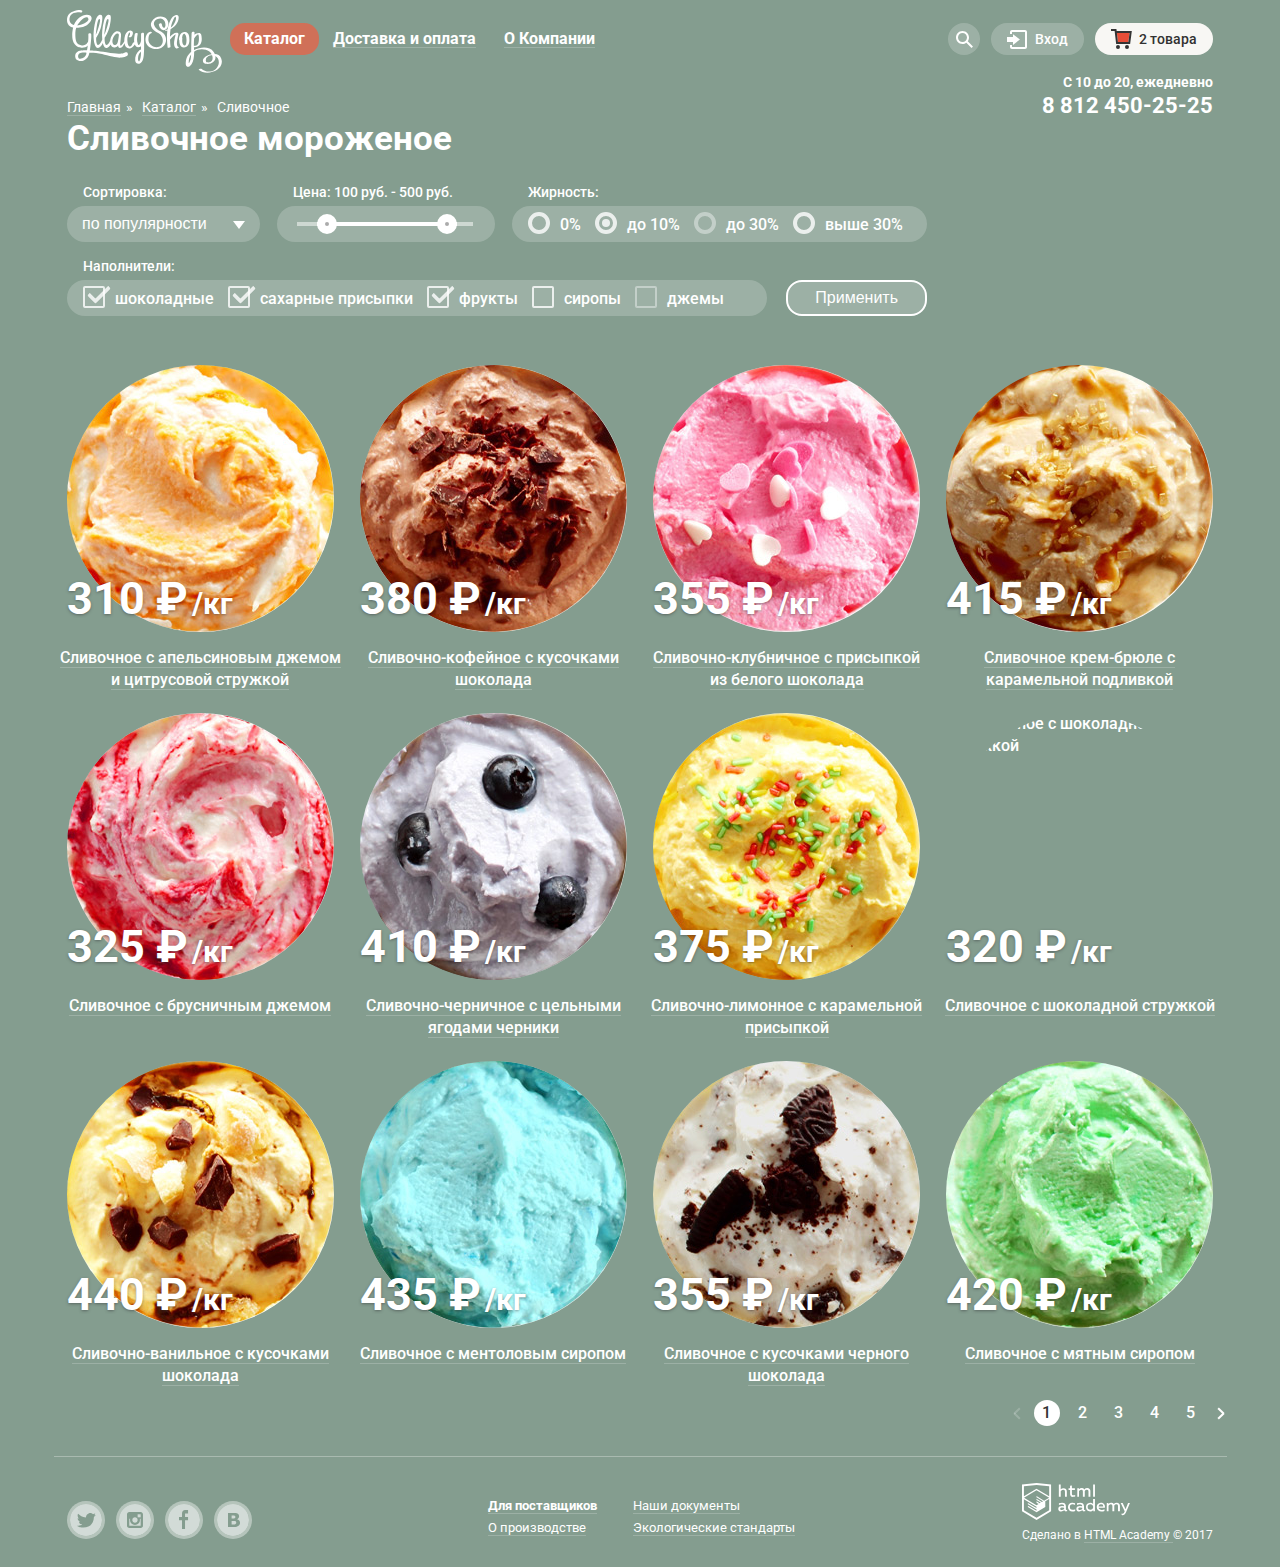
==== catalog.html @ 7d94f4c0 "Стилизовал чекбоксы" ====
<!DOCTYPE html>
<html lang="ru">

<head>
  <meta charset="UTF-8">
  <meta name="viewport" content="width=device-width, initial-scale=1.0">
  <meta http-equiv="X-UA-Compatible" content="ie=edge">
  <title>Каталог Глейси</title>
  <link href="https://fonts.googleapis.com/css?family=Roboto:400,500,700&amp;subset=cyrillic" rel="stylesheet">
  <link href="css/normalize.css" rel="stylesheet">
  <link href="css/style.css" rel="stylesheet">
</head>

<body class="general-body">

  <header class="general-header">
    <div class="container flex">
      <!-- Логитип -->
      <a class="general-header__link" href="index.html">
        <img class="general-header__logo" src="img/general-header__logo.svg" alt="Глейси" width="155" height="65" />
      </a>
      <!-- Главное меню -->
      <nav class="main-nav">
        <ul class="main-nav__menu flex">
          <li class="main-nav__item">
            <a class="main-nav__link main-nav__link--active" href="catmenu.html">Каталог</a>
            <ul class="main-nav__submenu">
              <li class="main-nav__subitem main-nav__promoitem">
                <a class="main-nav__sublink" href="#" tabindex="-1">Новинки</a>
              </li>
              <li class="main-nav__subitem">
                <a class="main-nav__sublink main-nav__sublink--active" tabindex="-1">Сливочное</a>
              </li>
              <li class="main-nav__subitem">
                <a class="main-nav__sublink" href="#" tabindex="-1">Щербеты</a>
              </li>
              <li class="main-nav__subitem">
                <a class="main-nav__sublink" href="#" tabindex="-1">Фруктовый лед</a>
              </li>
              <li class="main-nav__subitem">
                <a class="main-nav__sublink" href="#" tabindex="-1">Мелорин</a>
              </li>
            </ul>
          </li>
          <li class="main-nav__item">
            <a class="main-nav__link" href="#">Доставка и оплата</a>
          </li>
          <li class="main-nav__item">
            <a class="main-nav__link" href="#">О Компании</a>
          </li>
        </ul>
      </nav>
      <!-- Меню с пользовательскими функциями -->
      <!-- Иконки кнопок вставить псевдоэлементами -->
      <div class="user-interface flex">
        <div class="user-interface__wrapper">
          <!-- Кнопка поиска -->
          <a class="button button--interface button--search" href="search.html" name="search-button">Поиск</a>
          <!-- Форма поиска -->
          <form class="search-form" action="https://echo.htmlacademy.ru" method="post">
            <h3 class="visually-hidden">Форма поиска</h3>
            <label class="visually-hidden" for="search-input">Поиск:</label>
            <input class="search-form__input" type="text" name="search-input" id="search-input" placeholder="Что ищем?" tabindex="-1">
            <button class="button button--primary visually-hidden" type="submit" name="search-submit" tabindex="-1">Найти</button>
          </form>
        </div>
        <div class="user-interface__wrapper">
          <!-- Кнопка логина -->
          <a class="button button--interface button--login" href="login.html">Вход</a>
          <!-- Форма логина -->
          <form class="login-form" action="https://echo.htmlacademy.ru" method="post">
            <h3 class="visually-hidden">Форма входа</h3>
            <label class="visually-hidden" for="email-input">Электронная почта:</label>
            <input class="login-form__input" type="text" name="email-input" id="email-input" placeholder="Электронная почта" tabindex="-1">
            <label class="visually-hidden" for="password-input">Пароль:</label>
            <input class="login-form__input" type="password" name="password-input" id="password-input" placeholder="Пароль" tabindex="-1">
            <div class="flex">
              <button class="button button--primary" type="submit" name="login-button" tabindex="-1">Войти</button>
              <div class="flex flex--column">
                <span class="login-form__wrapper">
                  <a class="login-form__link" href="#" tabindex="-1">Забыли пароль?</a>
                </span>
                <span class="login-form__wrapper">
                  <a class="login-form__link" href="#" tabindex="-1">Новая регистрация</a>
                </span>
              </div>
            </div>
          </form>
        </div>
        <div class="user-interface__wrapper">
          <!-- Кнопка корзины -->
          <a class="button button--interface button--cart-active" href="cart.html">
            <span class="cart-counter">2 товара</span>
          </a>
          <!-- Корзина -->
          <form class="cart flex flex--column" action="https://echo.htmlacademy.ru" method="post">
            <h3 class="visually-hidden">Корзина</h3>
            <table class="cart__products">
              <caption class="cart__total">Итого: 750 руб.</caption>
              <tr class="cart__row visually-hidden">
                <th class="cart__col-header">Удалить товар</th>
                <th class="cart__col-header">Изображение товара</th>
                <th class="cart__col-header">Наименование товара</th>
                <th class="cart__col-header">Количество (вес)</th>
                <th class="cart__col-header">Цена</th>
                <th class="cart__col-header">Стоимость</th>
              </tr>
              <tr class="cart__row">
                <td class="cart__td cart__td--remove">
                  <button class="button button--remove" type="button" name="cart-button-remove" id="cart-button-remove-1" tabindex="-1">Удалить</button>
                </td>
                <td class="cart__td cart__td--img">
                  <img class="cart__image" src="img/cart__orange.jpg" alt="Апельсиновый джем" width="35" height="35" />
                </td>
                <td class="cart__td cart__name">Пломбир с апельсиновым джемом</td>
                <td class="cart__td cart__quantity">1,5 кг х</td>
                <td class="cart__td cart__price">200 руб</td>
                <td class="cart__td cart__subtotal">300 руб</td>
              </tr>
              <tr class="cart__row">
                <td class="cart__td cart__td--remove">
                  <button class="button button--remove" type="button" name="cart-button-remove" id="cart-button-remove-2" tabindex="-1">Удалить</button>
                </td>
                <td class="cart__td cart__td--img">
                  <img class="cart__image" src="img/cart__strawberry.jpg" alt="Клубника с белым шоколадом" width="35" height="35" />
                </td>
                <td class="cart__td cart__name">Клубничный пломбир с присыпкой из белого шоколада</td>
                <td class="cart__td cart__quantity">1,5 кг х</td>
                <td class="cart__td cart__price">300 руб</td>
                <td class="cart__td cart__subtotal">450 руб</td>
              </tr>
            </table>
            <button class="button button--primary" type="submit" name="cart-button" tabindex="-1">Оформить заказ</button>
          </form>
        </div>
      </div>
    </div>
    <div class="container flex flex--column flex--end">
      <p class="workhours">С 10 до 20, ежедневно</p>
      <p class="workphone">8 812 450-25-25</p>
    </div>
  </header>

  <main class="main">
    <div class="container flex flex--column relative">
      <!-- Хлебные крошки -->
      <nav class="breadcrumbs">
        <ul class="breadcrumbs__list">
          <li class="breadcrumbs__item">
            <a class="breadcrumbs__link" href="index.html">Главная</a>
          </li>
          <li class="breadcrumbs__item">
            <a class="breadcrumbs__link" href="#">Каталог</a>
          </li>
          <li class="breadcrumbs__item">
            Сливочное
          </li>
        </ul>
      </nav>


      <h1 class="main__title">Сливочное мороженое</h1>
    </div>

    <section class="filter">
      <!-- Фильтр -->
      <div class="container">
        <h2 class="visually-hidden">Фильтр товаров</h2>
        <form class="filter__form" action="https://echo.htmlacademy.ru" method="post">
          <div class="flex flex--wrap flex--between">
            <div class="flex flex--column relative">
              <!-- Выпадающий список -->
              <label class="filter__label" for="filter-sort">Сортировка:</label>
              <select class="filter__select" name="filter-sort" id="filter-sort">
                  <option class="filter__option">по популярности</option>
                  <option class="filter__option">сначала недорогие</option>
                  <option class="filter__option">сначала дорогие</option>
                  <option class="filter__option">по жирности</option>
                </select>
              <div class="filter__select-dropdown"></div>
            </div>
            <div class="flex flex--column">
              <!-- Ползунок -->
              <p class="filter__label">
                Цена: <span class="filter__range-start" id="filter-range-start">100</span> руб. -
                <span class="filter__range-end" id="filter-range-end">500</span> руб.
              </p>
              <div class="filter__range-control">
                <input class="filter__range visually-hidden" type="number" name="filter-range-start" id="filter-range-start" min="0" max="800" value="100" step="100" tabindex="-1">
                <label class="filter__label" for="filter-range-start" tabindex="0">Мин. цена</label>
                <input class="filter__range visually-hidden" type="number" name="filter-range-end" id="filter-range-end" min="0" max="800" value="500" step="100" tabindex="-1">
                <label class="filter__label" for="filter-range-end" tabindex="0">Макс. цена</label>
              </div>
            </div>
            <div class="flex flex--column">
              <!-- Радиокнопки -->
              <label class="filter__label" for="filter-fat2">Жирность:</label>
              <div class="filter__item filter__item--fat">
                <input class="filter__radio visually-hidden" type="radio" id="filter-fat1" name="filter-fat" value="0%">
                <label class="filter__label filter__label--big" for="filter-fat1">0%</label>
                <input class="filter__radio visually-hidden" type="radio" id="filter-fat2" name="filter-fat" value="до 10%" checked>
                <label class="filter__label filter__label--big" for="filter-fat2">до 10%</label>
                <input class="filter__radio visually-hidden" type="radio" id="filter-fat3" name="filter-fat" value="до 30%" disabled>
                <label class="filter__label filter__label--big" for="filter-fat3">до 30%</label>
                <input class="filter__radio visually-hidden" type="radio" id="filter-fat4" name="filter-fat" value="выше 30%">
                <label class="filter__label filter__label--big" for="filter-fat4">выше 30%</label>
              </div>
            </div>
            <!-- Чекбоксы -->
            <div class="flex flex--column">
              <label class="filter__label filter__label--checkbox" for="filter-filler3">Наполнители:</label>
              <div class="filter__item filter__item--filler">
                <input class="filter__checkbox visually-hidden" type="checkbox" id="filter-filler1" name="filter-filler" value="шоколадные" checked>
                <label class="filter__label filter__label--big" for="filter-filler1">шоколадные</label>
                <input class="filter__checkbox visually-hidden" type="checkbox" id="filter-filler2" name="filter-filler" value="сахарные присыпки" checked>
                <label class="filter__label filter__label--big" for="filter-filler2">сахарные присыпки</label>
                <input class="filter__checkbox visually-hidden" type="checkbox" id="filter-filler3" name="filter-filler" value="фрукты" checked>
                <label class="filter__label filter__label--big" for="filter-filler3">фрукты</label>
                <input class="filter__checkbox visually-hidden" type="checkbox" id="filter-filler4" name="filter-filler" value="сиропы">
                <label class="filter__label filter__label--big" for="filter-filler4">сиропы</label>
                <input class="filter__checkbox visually-hidden" type="checkbox" id="filter-filler5" name="filter-filler" value="джемы" disabled>
                <label class="filter__label filter__label--big" for="filter-filler5">джемы</label>
              </div>
            </div>
            <!-- Кнопка Применить -->
            <input class="button button--filter" type="submit" name="filter-button" value="Применить">
          </div>
        </form>
      </div>
    </section>

    <section class="products products--catalog">
      <!-- Список товаров -->
      <div class="container container--products">
        <h2 class="visually-hidden">Товары каталога</h2>
        <ul class="products__list flex flex--wrap">
          <li class="products__item flex flex--column flex--center">
            <a class="products__link flex flex--wrap" href="#">
              <img class="products__image flex-center" src="img/products__orange.jpg" alt="Сливочное с апельсиновым джемом и цитрусовой стружкой" width="267" height="267">
              <p class="products__wrapper">
                <span class="products__price">310 ₽</span>
                <span class="products__kg">/кг</span>
              </p>
              <p class="products__name">
                <span class="products__title">Сливочное с апельсиновым джемом и цитрусовой стружкой</span>
              </p>
            </a>
            <div class="products__quickview flex">
              <a class="button button--primary" href="#">Быстрый просмотр</a>
            </div>
          </li>
          <li class="products__item flex flex--column flex--center">
            <a class="products__link flex flex--wrap" href="#">
              <img class="products__image flex-center" src="img/products__coffee.jpg" alt="Сливочно-кофейное с кусочками шоколада" width="267" height="267">
              <p class="products__wrapper">
                <span class="products__price">380 ₽</span>
                <span class="products__kg">/кг</span>
              </p>
              <p class="products__name">
                <span class="products__title">Сливочно-кофейное с кусочками шоколада</span>
              </p>
            </a>
            <div class="products__quickview flex">
              <a class="button button--primary" href="#">Быстрый просмотр</a>
            </div>
          </li>
          <li class="products__item flex flex--column flex--center">
            <a class="products__link flex flex--wrap" href="#">
              <img class="products__image flex-center" src="img/products__strawberry.jpg" alt="Сливочно-клубничное с присыпкой из белого шоколада" width="267" height="267">
              <p class="products__wrapper">
                <span class="products__price">355 ₽</span>
                <span class="products__kg">/кг</span>
              </p>
              <p class="products__name">
                <span class="products__title">Сливочно-клубничное с присыпкой из белого шоколада</span>
              </p>
            </a>
            <div class="products__quickview flex">
              <a class="button button--primary" href="#">Быстрый просмотр</a>
            </div>
          </li>
          <li class="products__item flex flex--column flex--center">
            <a class="products__link flex flex--wrap" href="#">
              <img class="products__image flex-center" src="img/products__cream.jpg" alt="Сливочное крем-брюле с карамельной подливкой" width="267" height="267">
              <p class="products__wrapper">
                <span class="products__price">415 ₽</span>
                <span class="products__kg">/кг</span>
              </p>
              <p class="products__name">
                <span class="products__title">Сливочное крем-брюле с карамельной подливкой</span>
              </p>
            </a>
            <div class="products__quickview flex">
              <a class="button button--primary" href="#">Быстрый просмотр</a>
            </div>
          </li>
          <li class="products__item flex flex--column flex--center">
            <a class="products__link flex flex--wrap" href="#">
              <img class="products__image flex-center" src="img/products__lingonberry.jpg" alt="Сливочное с брусничным джемом" width="267" height="267">
              <p class="products__wrapper">
                <span class="products__price">325 ₽</span>
                <span class="products__kg">/кг</span>
              </p>
              <p class="products__name">
                <span class="products__title">Сливочное с брусничным джемом</span>
              </p>
            </a>
            <div class="products__quickview flex">
              <a class="button button--primary" href="#">Быстрый просмотр</a>
            </div>
          </li>
          <li class="products__item flex flex--column flex--center">
            <a class="products__link flex flex--wrap" href="#">
              <img class="products__image flex-center" src="img/products__blueberry.jpg" alt="Сливочно-черничное с цельными ягодами черники" width="267" height="267">
              <p class="products__wrapper">
                <span class="products__price">410 ₽</span>
                <span class="products__kg">/кг</span>
              </p>
              <p class="products__name">
                <span class="products__title">Сливочно-черничное с цельными ягодами черники</span>
              </p>
            </a>
            <div class="products__quickview flex">
              <a class="button button--primary" href="#">Быстрый просмотр</a>
            </div>
          </li>
          <li class="products__item flex flex--column flex--center">
            <a class="products__link flex flex--wrap" href="#">
              <img class="products__image flex-center" src="img/products__lemon.jpg" alt="Сливочно-лимонное с карамельной присыпкой" width="267" height="267">
              <p class="products__wrapper">
                <span class="products__price">375 ₽</span>
                <span class="products__kg">/кг</span>
              </p>
              <p class="products__name">
                <span class="products__title">Сливочно-лимонное с карамельной присыпкой</span>
              </p>
            </a>
            <div class="products__quickview flex">
              <a class="button button--primary" href="#">Быстрый просмотр</a>
            </div>
          </li>
          <li class="products__item flex flex--column flex--center">
            <a class="products__link flex flex--wrap" href="#">
              <img class="products__image flex-center" src="img/products__chocograced.jpg" alt="Сливочное с шоколадной стружкой" width="267" height="267">
              <p class="products__wrapper">
                <span class="products__price">320 ₽</span>
                <span class="products__kg">/кг</span>
              </p>
              <p class="products__name">
                <span class="products__title">Сливочное с шоколадной стружкой</span>
              </p>
            </a>
            <div class="products__quickview flex">
              <a class="button button--primary" href="#">Быстрый просмотр</a>
            </div>
          </li>
          <li class="products__item flex flex--column flex--center">
            <a class="products__link flex flex--wrap" href="#">
              <img class="products__image flex-center" src="img/products__vanilla.jpg" alt="Сливочно-ванильное с кусочками шоколада" width="267" height="267">
              <p class="products__wrapper">
                <span class="products__price">440 ₽</span>
                <span class="products__kg">/кг</span>
              </p>
              <p class="products__name">
                <span class="products__title">Сливочно-ванильное с кусочками шоколада</span>
              </p>
            </a>
            <div class="products__quickview flex">
              <a class="button button--primary" href="#">Быстрый просмотр</a>
            </div>
          </li>
          <li class="products__item flex flex--column flex--center">
            <a class="products__link flex flex--wrap" href="#">
              <img class="products__image flex-center" src="img/products__menthol.jpg" alt="Сливочноe с ментоловым сиропом" width="267" height="267">
              <p class="products__wrapper">
                <span class="products__price">435 ₽</span>
                <span class="products__kg">/кг</span>
              </p>
              <p class="products__name">
                <span class="products__title">Сливочноe с ментоловым сиропом</span>
              </p>
            </a>
            <div class="products__quickview flex">
              <a class="button button--primary" href="#">Быстрый просмотр</a>
            </div>
          </li>
          <li class="products__item flex flex--column flex--center">
            <a class="products__link flex flex--wrap" href="#">
              <img class="products__image flex-center" src="img/products__chocopieces.jpg" alt="Сливочное с кусочками черного шоколада" width="267" height="267">
              <p class="products__wrapper">
                <span class="products__price">355 ₽</span>
                <span class="products__kg">/кг</span>
              </p>
              <p class="products__name">
                <span class="products__title">Сливочное с кусочками черного шоколада</span>
              </p>
            </a>
            <div class="products__quickview flex">
              <a class="button button--primary" href="#">Быстрый просмотр</a>
            </div>
          </li>
          <li class="products__item flex flex--column flex--center">
            <a class="products__link  flex flex--wrap" href="#">
              <img class="products__image flex-center" src="img/products__mint.jpg" alt="Сливочное с мятным сиропом" width="267" height="267">
              <p class="products__wrapper">
                <span class="products__price">420 ₽</span>
                <span class="products__kg">/кг</span>
              </p>
              <p class="products__name">
                <span class="products__title">Сливочное с мятным сиропом</span>
              </p>
            </a>
            <div class="products__quickview flex">
              <a class="button button--primary" href="#">Быстрый просмотр</a>
            </div>
          </li>
        </ul>
        <div class="pagination">
          <ol class="pagination__list flex">
            <li class="pagination__item">
              <a class="pagination__link pagination__link--prev pagination__link--disabled" href="#">Назад</a>
            </li>
            <li class="pagination__item">
              <a class="pagination__link pagination__link--active">1</a>
            </li>
            <li class="pagination__item">
              <a class="pagination__link" href="#">2</a>
            </li>
            <li class="pagination__item">
              <a class="pagination__link" href="#">3</a>
            </li>
            <li class="pagination__item">
              <a class="pagination__link" href="#">4</a>
            </li>
            <li class="pagination__item">
              <a class="pagination__link" href="#">5</a>
            </li>
            <li class="pagination__item">
              <a class="pagination__link pagination__link--next" href="#">Вперед</a>
            </li>
          </ol>
        </div>
      </div>
    </section>
  </main>

  <footer class="general-footer">
    <!-- Подвал -->
    <div class="container flex flex--between">
      <ul class="social flex">
        <li class="social__item">
          <a class="social__link social__link--twitter" href="#">Twitter</a>
        </li>
        <li class="social__item">
          <a class="social__link social__link--instagram" href="#">Instagram</a>
        </li>
        <li class="social__item">
          <a class="social__link social__link--facebook" href="#">Facebook</a>
        </li>
        <li class="social__item">
          <a class="social__link social__link--vkontakte" href="#">Vkontakte</a>
        </li>
      </ul>
      <nav class="general-footer__nav">
        <ul class="links flex flex--wrap">
          <li class="links__item">
            <a class="links__link links__link links__link--like" href="#">Для поставщиков</a>
          </li>
          <li class="links__item">
            <a class="links__link" href="#">Наши документы</a>
          </li>
          <li class="links__item">
            <a class="links__link" href="#">О производстве</a>
          </li>
          <li class="links__item">
            <a class="links__link" href="#">Экологические стандарты</a>
          </li>
        </ul>
      </nav>
      <p class="copyright flex flex--column">
        <a class="copyright__link copyright__link--img" href="https://htmlacademy.ru/intensive/htmlcss">
          <img class="copyright__logo" src="img/copyright__logo.svg" alt="HTML Academy" width="108" height="39">
        </a>
        <span class="copyright__wrapper">
          Сделано в
          <a class="copyright__link" href="https://htmlacademy.ru/intensive/htmlcss">
            HTML Academy
          </a>
          © 2017
        </span>
      </p>
    </div>
  </footer>
  <script defer type="text/javascript" src="js/script.js"></script>
</body>

</html>
---- css/style.css ----
/* Общие стили============================================================================================================================
====================================================================================================================================
====================================================================================================================================
  */
html {
  box-sizing: border-box;
}

*,
*::before,
*::after {
  box-sizing: inherit;
}

img {
  max-width: 100%;
}

a {
  text-decoration: none;
}

.visually-hidden:not(:focus):not(:active),
.filter__radio.visually-hidden,
.filter__checkbox.visually-hidden,
.filter__range.visually-hidden {
  position: absolute;

  width: 1px;
  height: 1px;
  margin: -1px;
  padding: 0;
  overflow: hidden;

  white-space: nowrap;

  border: 0;

  clip: rect(0 0 0 0);
  clip-path: inset(100%);
}

/* Сетка  ============================================================================================================================
====================================================================================================================================
====================================================================================================================================
  */

.container {
  width: 95.5%;
  max-width: 1146px;
  margin-right: auto;
  margin-left: auto;
}

.container--slider {
  width: 100%;
}

.container--products {
  width: 97.75%;
  max-width: 1173px;
}

.relative {
  position: relative;
}

.flex {
  display: flex;
}

.flex--column {
  flex-direction: column;
}

.flex--end {
  align-items: flex-end;
}

.flex--center {
  align-items: center;
}

.flex--between {
  justify-content: space-between;
}

.flex--wrap {
  flex-wrap: wrap;
}

.flex-center {
  align-self: center;
}

.flex-end {
  align-self: flex-end;
}


/* Фоны и свойства body============================================================================================================================
====================================================================================================================================
====================================================================================================================================
  */

.general-body {
  width: auto;
  min-width: 900px;
  margin: 0;
  padding: 0;
  padding-top: 9px;

  font-weight: 400;
  font-size: 16px;
  line-height: 22px;
  font-family: "Roboto", "Arial", sans-serif;
  color: #ffffff;

  background-color: #849d8f;
}

.general-body--bg1 {
  background-color: #849d8f;
}

.general-body--bg2 {
  background-color: #8996a6;
}

.general-body--bg3 {
  background-color: #9d8b84;
}

.general-body__sliderbg {
  position: absolute;
  top: -9px;
  left: 0;
  z-index: -1;

  width: 100%;
  min-height: 900px;

  background-color: transparent;
  background-repeat: no-repeat;
  background-position: center top;
}

.general-body__sliderbg--1 {
  background-image: url("../img/general-slider__item--1.png");
}

.general-body__sliderbg--2 {
  background-image: url("../img/general-slider__item--2.png");
}

.general-body__sliderbg--3 {
  background-image: url("../img/general-slider__item--3.png");
}



/* Основные кнопки============================================================================================================================
====================================================================================================================================
====================================================================================================================================
  */

.button {
  display: inline-block;
  height: 46px;
  margin: 0;
  padding-top: 11px;
  padding-right: 24px;
  padding-bottom: 11px;
  padding-left: 24px;

  font-weight: 700;
  font-size: 18px;
  line-height: 24px;
  text-align: center;
  color: #ffffff;
  text-decoration: none;

  background-color: #dc4e33;
  background-image: linear-gradient( to top, #e74b36 0%, #f26843 100%);
  border-width: 0;
  border-radius: 24px;
  box-shadow: 0 2px 2px 0 #9e4334;
  cursor: pointer;

  transition-timing-function: ease-in-out;
  transition-duration: 0.3s;
  transition-property: all;
}

.button:hover,
.button:focus {
  color: #fefefe;

  background-color: #f07a63;
  background-image: linear-gradient( to top, #ec6f5e 0%, #f58669 100%);
  box-shadow: 0 2px 2px 0 #ac1000;
}

.button:active {
  color: #fceeec;

  background-color: #ac1000;
  background-image: linear-gradient( to top, #e1613e 0%, #d84732 100%);
  box-shadow: inset 0 2px 2px 0 #952718;
}

.button--primary {
  min-width: 24px;
  height: 44px;
  padding-top: 10px;
  padding-right: 24px;
  padding-bottom: 10px;
  padding-left: 24px;

  font-weight: 700;
  font-size: 18px;
  line-height: 24px;

  border-radius: 24px;
}

.button--big {
  min-width: 40px;
  height: 63px;
  padding-top: 9px;
  padding-right: 40px;
  padding-bottom: 10px;
  padding-left: 40px;

  font-weight: 700;
  font-size: 32px;
  line-height: 44px;
  text-shadow: 0 2px 5px rgba(160, 32, 11, 0.76);

  border-radius: 40px;
}

.button[disabled],
.button[disabled]:hover,
.button[disabled]:focus,
.button[disabled]:active {
  color: #999999;
  text-shadow: none;

  background-color: #e9dbd8;
  background-image: linear-gradient( to top, #ecc7bf 0%, #e9dbd8 100%);
  box-shadow: 0 2px 2px 0 #dfbcb5;
}

/* Поля ввода============================================================================================================================
====================================================================================================================================
====================================================================================================================================
  */

.subscribe-form__input,
.search-form__input,
.login-form__input,
.feedback-form__input,
.feedback-form__textarea {
  height: 44px;
  padding-left: 15px;

  font: inherit;
  font-size: 16px;
  line-height: 24px;
  color: #323232;

  background-color: #ffffff;
  border-width: 1px;
  border-style: solid;
  border-color: rgba(179, 179, 179, 0.52);
  border-radius: 5px;
}

.subscribe-form__input[placeholder],
.search-form__input[placeholder],
.login-form__input[placeholder],
.feedback-form__input[placeholder] {
  padding-left: 13px;
}

.subscribe-form__input:hover,
.search-form__input:hover,
.login-form__input:hover,
.feedback-form__input:hover,
.feedback-form__textarea:hover {
  border-color: rgba(154, 154, 154, 0.52);
}

.subscribe-form__input:focus,
.search-form__input:focus,
.login-form__input:focus,
.feedback-form__input:focus,
.feedback-form__textarea:focus {
  border-color: rgba(46, 136, 228, 0.52);
}

/* WARNING: Не работает MS! */
.subscribe-form__input::-ms-input-placeholder,
.subscribe-form__input::placeholder,
.search-form__input::placeholder,
.login-form__input::placeholder,
.feedback-form__input::placeholder,
.feedback-form__textarea::placeholder {
  color: #999999;
}

/* Подчеркивание и цвета ссылок============================================================================================================================
====================================================================================================================================
====================================================================================================================================
 */

.main-nav__link::before,
.blog__link,
.links__link,
.products__title,
.copyright__link,
.breadcrumbs__link,
.login-form__link {
  border-bottom: 1px solid rgba(255,255,255,0.2);

  transition: all 0.3s ease-in-out;
}

.login-form__link,
.blog__link {
  border-bottom-color: rgba(50, 50, 50, 0.2);
}

.blog__link {
  border-bottom-width: 2px;
}

.links__link:hover,
.links__link:focus,
.links__link:active,
.products__title:hover,
.products__title:focus,
.products__title:active,
.copyright__link:hover,
.copyright__link:focus,
.copyright__link:active,
.breadcrumbs__link:hover,
.breadcrumbs__link:focus,
.breadcrumbs__link:active {
  color: #ffbc9e;

  border-bottom-color: rgba(232,77,55,0.2);
}

.login-form__link:hover,
.login-form__link:focus,
.login-form__link:active,
.blog__link:hover,
.blog__link:focus,
.blog__link:active {
  color: #e84d37;

  border-bottom-color: rgba(232,77,55,0.2);
}

.main-nav__link:hover::before,
.main-nav__link:focus::before {
  border-bottom: none;
}

/* Шапка============================================================================================================================
====================================================================================================================================
====================================================================================================================================
  */

.general-header__link {
  display: inline-block;
  margin: 0;
  padding: 0;

  font-size: 0;
  line-height: 0;
}

.general-header__logo {
  width: 155px;
  height: 65px;
}

/*Главное меню============================================================================================================================
====================================================================================================================================
====================================================================================================================================
  */

.main-nav {
  margin: 0;
  margin-top: 14px;
  margin-left: 8px;
  padding: 0;

  font-weight: 700;
  font-size: 16px;
  line-height: 18px;
}

.main-nav__menu,
.main-nav__submenu,
.main-nav_item,
.main-nav__subitem {
  margin: 0;
  padding: 0;

  list-style: none;
}

.main-nav__menu {
  position: relative;

  line-height: 18px;
}

.main-nav__item,
.main-nav__link {
  color: #ffffff;
}

.main-nav__item {
  position: relative;

  padding-bottom: 10px;
}

.main-nav__link {
  position: relative;

  display: inline-block;
  width: auto;
  height: 32px;
  margin: 0;
  padding: 0;
  padding-top: 7px;
  padding-right: 14px;
  padding-bottom: 7px;
  padding-left: 14px;

  border-radius: 15px;

  transition: all 0.3s ease-in-out;
}

.main-nav__link::before {
  content: "";
  position: absolute;
  top: 24px;

  width: calc(100% - 28px);
}

.main-nav__link--active {
  background-color: #d07058;
}

.main-nav__link--active::before {
  border-bottom: none;
}

.main-nav__link:hover,
.main-nav__link:focus,
.main-nav__item:hover .main-nav__link {
  color: #333333;

  background-color: #f7f6f3;
}

.main-nav__link:active {
  background-color: #ededed;
  box-shadow: inset 0 2px 1px 0 #696969;
}

.main-nav__item:hover .main-nav__submenu,
.main-nav__link:hover + .main-nav__submenu
.main-nav__submenu:hover {
  left: 0;
}

/*Подменю============================================================================================================================
====================================================================================================================================
====================================================================================================================================
  */

.main-nav__submenu {
  position: absolute;
  top: 37px;
  left: -999em;
  z-index: 1;

  min-width: 145px;
  margin: 0;
  padding: 0;

  font-weight: 400;
  font-size: 14px;

  background-color: #f8f7f4;
  border-radius: 5px;
  box-shadow: 0 20px 20px 0 rgba(0, 0, 0, 0.4);
}

.main-nav__subitem,
.main-nav__sublink {
  margin: 0;
  padding: 0;

  color: #323232;
  text-decoration: none;
}

.main-nav__sublink {
  display: block;
  padding-top: 7px;
  padding-right: 21px;
  padding-bottom: 7px;
  padding-left: 21px;

  line-height: 16px;
}

.main-nav__subitem:first-child .main-nav__sublink {
  padding-top: 12px;

  border-top-left-radius: 5px;
  border-top-right-radius: 5px;
}

.main-nav__subitem:last-child .main-nav__sublink {
  padding-bottom: 14px;

  border-bottom-right-radius: 5px;
  border-bottom-left-radius: 5px;
}

.main-nav__promoitem {
  position: relative;
}

.main-nav__promoitem .main-nav__sublink {
  padding-bottom: 12px;

  font-weight: 700;
}

.main-nav__promoitem .main-nav__sublink::before {
  content: "";
  position: absolute;
  bottom: 0;
  left: 6px;

  width: calc(100% - 15px);
  height: 1px;

  background-color: rgba(50, 50, 50, 0.2);
}

.main-nav__sublink--active {
  color: #ffffff;

  background-color: #d07058;
}

.main-nav__sublink:hover,
.main-nav__sublink:focus {
  color: #323232;

  background-color: #fbded7;
}

.main-nav__sublink:active {
  color: #323232;

  background-color: #f6b5a5;
}

/*Пользовательское меню============================================================================================================================
====================================================================================================================================
====================================================================================================================================
  */

.user-interface {
  margin: 0;
  margin-top: 14px;
  margin-left: auto;
  padding: 0;
}

.user-interface__wrapper {
  position: relative;
}

.button--interface {
  min-width: 10px;
  height: 32px;
  margin: 0;
  margin-right: 11px;
  padding: 0;
  padding-top: 8px;
  padding-right: 16px;
  padding-bottom: 8px;
  padding-left: 44px;

  font-weight: 500;
  font-size: 14px;
  line-height: 16px;

  background-color: rgba(255,255,255,0.2);
  background-image: none;
  border-radius: 16px;
  box-shadow: none;
}

.user-interface__wrapper:last-child .button--interface {
  margin-right: 0;
}

.user-interface__wrapper:hover .button--interface,
.button--interface:hover,
.button--interface:focus,
.button--interface:active,
.button--cart-active {
  color: #323232;

  background-color: #f8f7f4;
  box-shadow: none;
}

.button--search,
.button--login,
.button--cart,
.button--cart-active {
  background-repeat: no-repeat;
}

.button--login,
.button--cart,
.button--cart-active {
  background-position: 16px center;
}

.button--search {
  padding-top: 18px;
  padding-left: 16px;

  font-size: 0;

  background-image: url("../img/button--search.svg");
  background-position: center center;
}

.user-interface__wrapper:hover .button--search,
.button--search:focus,
.button--search:active {
  background-image: url("../img/button--search--hover.svg");
}

.user-interface__wrapper:hover .search-form {
  right: 10px;
  left: auto;
}

.button--login {
  background-image: url("../img/button--login.svg");
}

.user-interface__wrapper:hover .button--login,
.button--login:focus,
.button--login:active {
  background-image: url("../img/button--login--hover.svg");
}

.user-interface__wrapper:hover .login-form {
  right: 10px;
  left: auto;
}

.button--cart,
.user-interface__wrapper:hover .button--cart,
.button--cart:focus,
.button--cart:active {
  color: inherit;

  background-color: rgba(255,255,255,0.2);
  background-image: url("../img/button--cart.svg");
  box-shadow: none;
}

.button--cart-active,
.user-interface__wrapper:hover .button--cart-active,
.button--cart-active:focus,
.button--cart-active:active {
  background-image: url("../img/button--cart--full.svg");
}

.user-interface__wrapper:hover .cart {
  right: 0;
  left: auto;
}

/* Режим работы============================================================================================================================
====================================================================================================================================
====================================================================================================================================
  */

.workhours,
.workphone {
  margin: 0;
  margin-left: auto;
  padding: 0;
}

.workhours {
  margin-bottom: 4px;

  font-weight: 700;
  font-size: 14px;
  line-height: 16px;
}

.workphone {
  font-weight: 700;
  font-size: 22px;
  line-height: 24px;
  text-decoration: none;
}

/* Хлебные крошки============================================================================================================================
====================================================================================================================================
====================================================================================================================================
  */

.breadcrumbs {
  position: absolute;
  top: -22px;

  display: inline;
  margin-right: auto;
}

.breadcrumbs__list,
.breadcrumbs__item {
  display: inline;
  margin: 0;
  padding: 0;

  list-style: none;
}

.breadcrumbs__item,
.breadcrumbs__link {
  position: relative;

  font-weight: 400;
  font-size: 14px;
  line-height: 16px;
  color: inherit;
}

.breadcrumbs__item {
  margin-right: 18px;
}

.breadcrumbs__link {
  margin: 0;
  padding: 0;
}

.breadcrumbs__link::after {
  content: "\00BB";
  position: absolute;
  top: 0;
  right: -12px;
}


/* Основной контент============================================================================================================================
====================================================================================================================================
====================================================================================================================================
  */

.main__title {
  margin: 0;
  margin-right: auto;
  margin-bottom: 25px;
  padding: 0;

  font-weight: 700;
  font-size: 35px;
  line-height: 41px;
  color: inherit;
}

/* Слайдер============================================================================================================================
====================================================================================================================================
====================================================================================================================================
  */

.hero {
  position: relative;

  margin-bottom: 40px;
}

.hero .container {
  position: relative;
}

.general-slider {
  width: 675px;
  margin-right: auto;
  margin-left: auto;
}

.general-slider__item {
  padding-top: 275px;
}

.hero__slogan {
  max-width: 100%;
  margin: 0;
  margin-bottom: 30px;
  padding: 0;

  font-weight: 700;
  font-size: 60px;
  line-height: 60px;
  text-align: center;
}

.slider-control {
  position: absolute;
  top: 443px;

  margin-right: auto;
}

.button--slider,
.button--slider-active {
  width: 21px;
  height: 21px;
  margin-right: 5px;
  padding: 0;

  font-size: 0;

  background-color: transparent;
  background-image: none;
  border: 2px solid #ffffff;
  border-radius: 21px;
  box-shadow: none;
}

.button--slider:hover,
.button--slider:focus,
.button--slider-active:hover,
.button--slider-active:focus {
  background-color: rgba(248, 247, 244, 0.4);
  background-image: none;
  box-shadow: none;
}

.button--slider-active,
.button--slider:active,
.button--slider-active:active {
  background-color: #ffffff;
  background-image: none;
  box-shadow: none;
}

/* Фильтр каталога============================================================================================================================
====================================================================================================================================
====================================================================================================================================
  */

.filter {
  margin: 0;
  margin-right: auto;
  margin-bottom: 40px;
  padding: 0;

  color: inherit;
}

.filter__form {
  max-width: 860px;
}

.filter__label {
  margin: 0;
  margin-bottom: 6px;
  padding: 0;

  font-weight: 500;
  font-size: 14px;
  line-height: 16px;
  color: inherit;
}

.filter__label:first-child {
  padding-left: 16px;
}

.filter__label--big {
  font-size: 16px;
  line-height: 18px;
}

.filter__label--checkbox {
  margin-top: 16px;
}

/* Выпадающий список */

.filter__select,
.filter__option {
  font-weight: 500;
  font-size: 16px;
  line-height: 18px;
  color: inherit;

  background-color: rgba(255, 255, 255, 0.2);
}

.filter__select {
  width: 193px;
  padding-left: 15px;

  border: none;
  cursor: pointer;

  -webkit-appearance: none;
     -moz-appearance: none;
          appearance: none;
}

.filter__select::-ms-expand {
  display: none;
}

.filter__select:focus {
  background-color: #ffffff;
}

.filter__select-dropdown {
  position: absolute;
  top: 37px;
  right: 15px;

  width: 0;
  height: 0;

  border-top: 8px solid #ffffff;
  border-right: 6px solid transparent;
  border-left: 6px solid transparent;
}

.filter__select:hover + .filter__select-dropdown,
.filter__select:focus + .filter__select-dropdown,
.filter__select:active + .filter__select-dropdown {
  border-top-color: #323232;
}

.filter__select:hover,
.filter__select:focus,
.filter__select:active,
.filter__option:hover,
.filter__option:focus,
.filter__option:active {
  color: #323232;
}

.filter__range-start,
.filter__range-end {
  color: inherit;
}

.filter__range-control,
.filter__item,
.filter__select {
  min-height: 36px;

  background-color: rgba(255, 255, 255, 0.2);
  border-radius: 20px;
}

.filter__item {
  padding-left: 16px;
}

.filter__item--fat {
  width: 415px;
}

.filter__item--filler {
  width: 700px;
}

/* Ползунок */

.filter__range-control {
  position: relative;

  width: 218px;
}

.filter__range-control::before,
.filter__range-control::after {
  content: "";
  position: absolute;
  top: 16px;
  left: 20px;
  z-index: 1;

  width: 176px;
  height: 4px;

  background-color: #ffffff;
  opacity: 0.5;
}

.filter__range-control::before {
  opacity: 0.5;
}

.filter__range-control .filter__label {
  position: absolute;

  font-size: 0;
}

.filter__range-control .filter__label::before {
  content: "";
  position: absolute;
  top: 8px;
  left: 20px;
  z-index: 2;

  display: block;
  width: 20px;
  height: 20px;

  background-color: #ababab;
  border: 8px solid #ffffff;
  border-radius: 50%;
  cursor: pointer;
}

.filter__range-control::before {
  /* Положение линейки для JS */
  /* Левая абцисса: 20 + смещение первого ползунка */
  /* Длина: смещение первого + смещение второго - начальная абцисса */
  left: calc(20px + 20px);

  width: calc(20px + 140px - 20px);

  opacity: 1;
}

.filter__range-control .filter__label[for="filter-range-start"]::before {
  /* Положение первого ползунка для JS */
  left: calc(20px + 20px);
}

.filter__range-control .filter__label[for="filter-range-end"]::before {
  /* Положение второго ползунка для JS */
  left: calc(20px + 140px);
}

.filter__range-control .filter__label:focus {
  outline: none;
}

.filter__range-control .filter__label:focus::before {
  outline: auto;
  outline-width: 2px;
  outline-style: solid;
  outline-color: Highlight;
}

/* Радиокнопки */

.filter__radio + .filter__label {
  position: relative;

  display: inline-block;
  margin-right: 10px;
  margin-bottom: 0;
  margin-left: 32px;
  padding-top: 10px;
  padding-bottom: 6px;

  cursor: pointer;
}

.filter__radio + .filter__label::before,
.filter__radio:checked + .filter__label::after {
  content: "";
  position: absolute;
  top: -2px;
  left: -32px;

  width: 22px;
  height: 22px;
  margin: 0;
  margin-top: 8px;
  margin-bottom: 8px;
  padding: 0;

  background-color: transparent;
  border: 4px solid #ffffff;
  border-radius: 11px;
  opacity: 0.8;
}

.filter__radio:checked + .filter__label::after {
  top: 5px;
  left: -25px;

  width: 8px;
  height: 8px;

  background-color: #ffffff;
  border: none;
  opacity: 0.8;
}

.filter__radio + .filter__label:hover::before,
.filter__radio + .filter__label:active::before,
.filter__radio + .filter__label:hover::after,
.filter__radio + .filter__label:active::after {
  opacity: 1;
}

.filter__radio:focus + .filter__label::before {
  outline: auto;
  outline-width: 2px;
  outline-style: solid;
  outline-color: Highlight;
  opacity: 1;
}

.filter__radio:focus + .filter__label::after {
  opacity: 1;
}

.filter__radio:disabled + .filter__label::before,
.filter__radio:disabled + .filter__label::after {
  opacity: 0.4;
}

/* Чекбоксы */

.filter__checkbox + .filter__label {
  position: relative;

  display: inline-block;
  margin-right: 10px;
  margin-bottom: 0;
  margin-left: 32px;
  padding-top: 10px;
  padding-bottom: 6px;

  cursor: pointer;
}

.filter__checkbox + .filter__label::before,
.filter__checkbox:checked + .filter__label::after {
  content: "";
  position: absolute;
  top: -2px;
  left: -32px;

  width: 22px;
  height: 22px;
  margin-top: 8px;
  margin-bottom: 8px;

  background-color: transparent;
  border: 2px solid #ffffff;
  border-radius: 2px;
  opacity: 0.8;
}

.filter__checkbox:checked + .filter__label::after {
  top: -2px;
  left: -27px;

  height: 12px;

  border-width: 4px;
  border-top: none;
  border-right: none;
  transform: rotate(-45deg);
}

.filter__checkbox + .filter__label:hover::before,
.filter__checkbox + .filter__label:active::before,
.filter__checkbox + .filter__label:hover::after,
.filter__checkbox + .filter__label:active::after {
  opacity: 1;
}

/* .filter__checkbox:checked {
  background-image: url(../img/filter__checkbox--checked.svg);
} */

.filter__checkbox:focus + .filter__label::before {
  outline: auto;
  outline-width: 2px;
  outline-style: solid;
  outline-color: Highlight;
  opacity: 1;
}

.filter__checkbox:focus + .filter__label::after {
  opacity: 1;
}

.filter__checkbox:disabled + .filter__label::before,
.filter__checkbox:disabled + .filter__label::after {
  opacity: 0.4;
}

/* Кнопка фильтра */

.button--filter {
  display: inline-block;
  height: 36px;
  margin-top: auto;
  padding-top: 7px;
  padding-right: 27px;
  padding-bottom: 7px;
  padding-left: 27px;

  font-weight: 500;
  font-size: 16px;
  line-height: 18px;
  color: #ffffff;

  background-color: rgba(255, 255, 255, 0.2);
  background-image: none;
  border-width: 2px;
  border-style: solid;
  border-color: #ffffff;
  border-radius: 16px;
  box-shadow: none;
}

.button--filter:hover,
.button--filter:focus {
  color: #323232;

  background-color: #ffffff;
  background-image: none;
  border-color: transparent;
  box-shadow: none;
}

.button--filter:active {
  padding-top: 9px;
  padding-right: 29px;
  padding-bottom: 9px;
  padding-left: 29px;

  color: #323232;

  background-color: #ededed;
  background-image: none;
  border-width: 0;
  box-shadow: inset 0 2px 2px 0 #696969;
}

/* Акции============================================================================================================================
====================================================================================================================================
====================================================================================================================================
  */
.promo {
  margin-bottom: 30px;
}
.promo__item {
  width: 100%;
  min-height: 230px;
  padding: 18px;

  font-weight: 700;

  background-repeat: no-repeat;
  border-radius: 12px;
}

.promo__item--raspberry {
  margin-right: 2.5%;

  background-color: #851127;
  background-image: url("../img/promo__item--raspberry.jpg");
}

.promo__item--chocolate {
  background-color: #3e2419;
  background-image: url("../img/promo__item--chocolate.jpg");
}

.promo__title,
.promo__content {
  margin: 0;
  padding: 0;
}

.promo__title {
  margin-bottom: 15px;

  font-size: 35px;
  line-height: 41px;
}

.promo__content {
  margin-bottom: auto;

  font-size: 18px;
  line-height: 22px;
}

.promo__item .button {
  margin-bottom: 5px;
}


/* Популярные товары============================================================================================================================
====================================================================================================================================
====================================================================================================================================
  */

.products {
  margin-bottom: 25px;
}

.products__list,
.products__item {
  margin: 0;
  padding: 0;

  list-style: none;
}

.products__item {
  position: relative;
  z-index: 1;

  width: 25%;
  padding-top: 9px;
  padding-right: 0.5%;
  padding-left: 0.5%;

  border-radius: 5px;
  border-bottom-right-radius: 0;
  border-bottom-left-radius: 0;

  transition: all 0.2s ease-in-out;
}

.products__quickview {
  position: absolute;
  bottom: -60px;
  left: 0;
  z-index: -1;

  width: 100%;
  height: 60px;

  border-bottom-right-radius: 5px;
  border-bottom-left-radius: 5px;

  transition: all 0.2s ease-in-out;
}

.products__quickview .button {
  margin: 0 auto;
}

.products__item:hover,
.products__item:hover .products__quickview,
.products__item:focus,
.products__item:focus .products__quickview,
.products__quickview:hover,
.products__quickview:focus {
  z-index: 2;

  background-color: rgba(255, 255, 255,0.2);
}

.products__item:hover,
.products__item:focus {
  box-shadow: 0 -10px 20px 0 rgba(0, 0, 0, 0.4);
}

.products__item:hover .products__quickview,
.products__item:focus .products__quickview,
.products__quickview:hover,
.products__quickview:focus {
  box-shadow: 0 10px 20px 0 rgba(0, 0, 0, 0.4);
}

.products__link,
.products__title {
  font-weight: 500;
  font-size: 16px;
  line-height: 22px;
  color: #ffffff;
}

.products__link {
  max-width: 100%;
  margin-bottom: 13px;
}

.products__name {
  width: 100%;
  margin: 0;

  text-align: center;
}


.products__icon {
  position: absolute;
  top: 10px;
  left: 15px;

  display: inline-block;
  width: 61px;
  height: 61px;

  font-size: 0;

  background-image: url("../img/products__icon.svg");
  background-repeat: no-repeat;
}

.products__image {
  max-width: 100%;
  height: auto;
  margin-right: auto;
  margin-bottom: 15px;
  margin-left: auto;

  border-radius: 50%;
}

.products__price,
.products__kg {
  font-weight: 700;
  line-height: 45px;
}

.products__wrapper {
  position: absolute;
  bottom: 78px;
  left: 4.5%;

  margin: 0;

  text-shadow: 0 1px 3px rgba(49, 50, 53, 0.5);
}

.products__price {
  font-size: 45px;
}

.products__kg {
  font-size: 30px;
}

.products__item .button {
  margin-bottom: 5%;
  padding-right: 17px;
  padding-left: 17px;

  opacity: 0;
}

.products__item:hover .button,
.products__item:focus .button,
.products__item .button:focus {
  opacity: 1;
}

/* Наши преимущества============================================================================================================================
====================================================================================================================================
====================================================================================================================================
  */

.advantages {
  margin-bottom: 40px;
  padding: 21px;
  padding-top: 24px;
  padding-bottom: 14px;

  font-weight: 400;
  font-size: 16px;
  line-height: 22px;
  color: #323232;

  background-color: #eee1c6;
  background-image: url("../img/advantages.jpg");
  background-repeat: repeat;
  border-radius: 12px;
}

.advantages__lead {
  margin: 0;
  padding: 0;

  font-weight: 500;
  font-size: 24px;
  line-height: 30px;
}

.advantages__list,
.advantages__item {
  margin: 0;
  padding: 0;

  list-style: none;
}

.advantages__list {
  padding-top: 10px;
}

.advantages__item {
  width: 48.75%;
  padding-bottom: 12px;
  padding-left: 57px;

  background-repeat: no-repeat;
  background-position: 0 0;
}

.advantages__item:nth-child(odd) {
  margin-right: 2.5%;
}


.advantages__item--ice-cream {
  background-image: url("../img/advantages__item--ice-cream.svg");
}

.advantages__item--cow {
  background-image: url("../img/advantages__item--cow.svg");
}

.advantages__item--leaf {
  background-image: url("../img/advantages__item--leaf.svg");
}

.advantages__item--thermo {
  background-image: url("../img/advantages__item--thermo.svg");
}

.advantages_content {
  margin: 0;
  margin-top: 10px;
  padding: 0;
}

/* Новости============================================================================================================================
====================================================================================================================================
====================================================================================================================================
  */

.news {
  width: 50%;
  min-height: 220px;
  margin-right: 2.5%;
  margin-bottom: 40px;
  padding: 20px;
  padding-top: 22px;

  color: #323232;

  background-color: #ffffff;
  background-image: url("../img/blog.jpg");
  background-repeat: no-repeat;
  background-position: -50px -220px;
  border-radius: 12px;
}

.blog {
  margin: 0;
  padding: 0;
}

.blog__title {
  margin: 0;
  margin-bottom: 4px;
  padding: 0;

  font-weight: 500;
  font-size: 16px;
  line-height: 22px;
}

.blog__wrapper {
  max-width: 285px;
}

.blog__link {
  display: inline;
  margin: 0;
  padding: 0;

  font-weight: 700;
  font-size: 24px;
  line-height: 30px;
  color: inherit;
  text-decoration: none;
}

/* Подписка============================================================================================================================
====================================================================================================================================
====================================================================================================================================
  */

.subscribe {
  width: 50%;
  min-height: 220px;
  margin-bottom: 40px;
  padding: 5px;

  font-weight: 400;
  font-size: 16px;
  line-height: 22px;
  color: #5a5a5a;

  background-color: #f8f7f4;
  background-image: linear-gradient(135deg, #fe9e90 12.50%, #f8f7f4 12.50%, #f8f7f4 25%, #92cdff 25%, #92cdff 37.50%, #f8f7f4 37.50%, #f8f7f4 50%, #fe9e90 50%, #fe9e90 62.50%, #f8f7f4 62.50%, #f8f7f4 75%, #92cdff 75%, #92cdff 87.50%, #f8f7f4 87.50%, #f8f7f4 100%);
  background-repeat: repeat;
  background-size: 38px 38px;
  border-radius: 12px;
}

.subscribe__content {
  margin: 0;
  margin-bottom: 35px;
  padding: 0;
}

.subscribe-form {
  min-height: 100%;
  margin: 0;
  padding: 28px;
  padding-right: 21px;
  padding-left: 21px;

  background-color: #f8f7f4;
  border-radius: 12px;
}

.subscribe-form__input {
  width: 100%;
  margin: 0;
  margin-right: 13px;
  padding: 0;
}

.subscribe-form .button--primary {
  flex-shrink: 0;
  padding-right: 17px;
  padding-left: 17px;
}

/* Пагинация============================================================================================================================
====================================================================================================================================
====================================================================================================================================
============================================================================================================================
====================================================================================================================================
====================================================================================================================================
  */

.pagination {
  padding-bottom: 30px;

  color: inherit;

  border-bottom: 1px solid rgba(255, 255, 255, 0.3);
}

.pagination__list {
  margin: 0;
  padding: 0;

  list-style: none;
}

.pagination__item {
  position: relative;

  margin-left: 10px;
}

.pagination__item:first-child {
  margin-left: auto;
}

.pagination__item:last-child {
  margin-right: 5px;
}

.pagination__link {
  display: inline-block;
  width: 26px;
  height: 26px;
  padding-top: 4px;
  padding-left: 8px;

  font-weight: 500;
  font-size: 16px;
  line-height: 18px;
  color: inherit;

  background-color: rgba(255, 255, 255, 0.0);
  border-radius: 13px;
}

.pagination__link:hover,
.pagination__link:focus {
  background-color: rgba(255, 255, 255, 0.2);
}

.pagination__link--active,
.pagination__link:active {
  color: #323232;

  background-color: rgba(255, 255, 255, 1);
}

.pagination__link--disabled,
.pagination__link--disabled::before,
.pagination__link--disabled::after {
  border-color: rgba(255, 255, 255, 0.2);
}

.pagination__link--prev,
.pagination__link--next,
.pagination__link--prev:hover,
.pagination__link--next:hover,
.pagination__link--prev:focus,
.pagination__link--next:focus,
.pagination__link--prev:active,
.pagination__link--next:active {
  width: 0;
  height: 0;

  font-size: 0;

  background-color: rgba(255, 255, 255, 0.0);
}

.pagination__link--next::before,
.pagination__link--next::after,
.pagination__link--prev::before,
.pagination__link--prev::after {
  content: "";
  position: absolute;
  top: 50%;

  display: block;
  width: 0;
  height: 8px;
}

.pagination__link--next::before,
.pagination__link--next::after {
  right: 0;

  border-right-width: 2px;
  border-right-style: solid;
}

.pagination__link--next::before {
  margin-top: -6px;

  transform: rotate(135deg);
}

.pagination__link--next::after {
  margin-top: -1px;

  transform: rotate(45deg);
}

.pagination__link--prev::before,
.pagination__link--prev::after {
  left: 0;

  border-left-width: 2px;
  border-left-style: solid;
}

.pagination__link--prev::before {
  margin-top: -6px;

  transform: rotate(45deg);
}

.pagination__link--prev::after {
  margin-top: -1px;

  transform: rotate(135deg);
}

/* Карта============================================================================================================================
====================================================================================================================================
====================================================================================================================================
  */

.map {
  height: 430px;

  background-color: #e7e3d1;
  background-image: url("../img/map.jpg");
  background-repeat: no-repeat;
  background-position: center top;
}

.map__google {
  width: 100%;
  height: 430px;

  border: none;
}

.map .container {
  position: relative;
}

.contact-card {
  position: absolute;
  top: -370px;
  right: 0;

  width: 302px;
  min-height: 305px;
  margin-left: auto;
  padding: 25px;

  font-weight: 400;
  color: #323232;

  background-color: #f9f9f9;
  border-radius: 15px;
}

.contact-card__title {
  margin: 0;
  margin-bottom: 4px;
  padding: 0;
  padding-top: 19px;

  font-weight: inherit;
  font-size: 14px;
  line-height: 20px;
}

.contact-card__title:first-child {
  margin-bottom: 0;
  padding-top: 4px;
}



.contact-card__info {
  margin: 0;
  padding: 0;
  padding-top: 2px;

  font-weight: 700;
  font-size: 18px;
  line-height: 24px;
  font-style: normal;
}

.contact-card__caption {
  margin: 0;
  margin-bottom: 22px;
  padding: 0;

  font-weight: inherit;
  font-size: 14px;
  line-height: 22px;
}

.contact-card .button--primary {
  width: 100%;
}



/* Соцкнопки подвала============================================================================================================================
====================================================================================================================================
====================================================================================================================================
  */
.general-footer {
  min-height: 85px;
  margin-top: 16px;
}

.social,
.social__item,
.links,
.links__item {
  margin: 0;
  padding: 0;

  list-style: none;
}

.social {
  margin-top: 17px;
}

.social__item {
  margin-right: 11px;
}

.social__link {
  display: inline-block;
  width: 38px;
  height: 38px;

  font-size: 0;

  background-repeat: no-repeat;
  background-position: center;
  border-width: 3px;
  border-style: solid;
  border-color: rgba(255, 255, 255, 0.5);
  border-radius: 19px;
  opacity: 0.8;
}

.social__link--twitter {
  background-image: url("../img/social__link--twitter.svg");
}

.social__link--instagram {
  background-image: url("../img/social__link--instagram.svg");
}

.social__link--facebook {
  background-image: url("../img/social__link--facebook.svg");
}

.social__link--vkontakte {
  background-image: url("../img/social__link--vkontakte.svg");
}

.social__link:hover,
.social__link:focus,
.social__link:active {
  border-color: rgba(255, 255, 255, 0.7);
}

.social__link:hover,
.social__link:focus {
  opacity: 1;
}

.social__link:active {
  opacity: 0.9;
}


/* Ссылки подвала============================================================================================================================
====================================================================================================================================
====================================================================================================================================
 */

.general-footer__nav {
  width: 310px;
  margin-top: 12px;
}

.links,
.links__item,
.links__link {
  color: inherit;
}

.links__item {
  width: 145px;
}

.links__item:nth-child(even) {
  width: 165px;
}

.links__link {
  position: relative;

  font-size: 13px;
  line-height: 18px;
}

.links__link--like {
  font-weight: 700;
}

.links__link--like::before {
  content: "";
  position: absolute;
  top: 3px;
  left: -20px;

  width: 15px;
  height: 13px;

  font-weight: 400;

  background-image: url("../img/links__link--like.svg");
}

/* Копирайт в подвале============================================================================================================================
====================================================================================================================================
====================================================================================================================================
  */

.copyright,
.copyright__link {
  margin: 0;
  padding: 0;

  font-size: 12px;
  line-height: 18px;
  color: #fefefe;
}

.copyright__link--img,
.copyright__link--img:hover,
.copyright__link--img:focus,
.copyright__link--img:active {
  border-bottom: none;
}

.copyright__logo {
  width: 108px;
  height: 39px;
}

/* Скрытые формы ============================================================================================================================
====================================================================================================================================
====================================================================================================================================
 */

.search-form,
.login-form,
.cart,
.feedback-form {
  color: #323232;

  background-color: #f8f7f4;
  border-radius: 6px;
  box-shadow: 0 20px 20px 0 rgba(0, 0, 0, 0.4);
}

.search-form,
.login-form,
.cart {
  position: absolute;
  top: 36px;
  left: -999em;
  z-index: 1;

  padding-top: 20px;
  padding-right: 15px;
  padding-bottom: 20px;
  padding-left: 15px;
}

/* Форма поиска ============================================================================================================================
====================================================================================================================================
====================================================================================================================================
  */

.search-form {
  width: 341px;
  min-height: 84px;
}

.search-form__input {
  width: 100%;
}

/* Форма логина ============================================================================================================================
====================================================================================================================================
====================================================================================================================================
   */

.login-form {
  width: 277px;
  min-height: 214px;
  padding-right: 19px;
  padding-left: 19px;
}

.login-form__input {
  width: 100%;
  margin-bottom: 20px;
}

.login-form__link {
  font-weight: 400;
  font-size: 13px;
  line-height: 24px;
  color: inherit;
}

.login-form .button {
  margin-right: 19px;
}

/* Форма корзины  ============================================================================================================================
====================================================================================================================================
====================================================================================================================================
   */

.cart {
  width: 539px;
  min-height: 242px;

  border-radius: 5px;
}

.cart__products {
  margin: 0;
  padding: 0;

  border-collapse: collapse;
  border-spacing: 0;

  border-bottom-width: 1px;
  border-bottom-style: solid;
  border-bottom-color: #cacac7;
}

.cart__row {
  height: 40px;
  margin: 0;
  padding: 0;
}

.cart__col-header {
  margin: 0;
  padding: 0;

  color: inherit;
}

.cart__td {
  margin: 0;
  padding: 0;
  padding-bottom: 20px;
}

.button--remove {
  position: relative;

  width: 11px;
  height: 11px;
  margin: 0;
  padding: 0;

  font-size: 0;

  background-color: transparent;
  background-image: none;
  box-shadow: none;
}

.button--remove:hover,
.button--remove:focus,
.button--remove:active {
  background-color: transparent;
  background-image: none;
  box-shadow: none;
  opacity: 0.5;
}

.button--remove::before,
.button--remove::after {
  content: "";
  position: absolute;

  width: 1px;
  height: 12px;

  background-color: #2c2829;
}

.button--remove::before {
  transform: rotate(45deg);
}

.button--remove::after {
  transform: rotate(-45deg);
}

.cart__td--remove {
  padding-left: 6px;
}

.cart__td--img {
  padding-left: 9px;
}

.cart__image {
  width: 35px;
  height: 35px;

  border-radius: 35px;
}

.cart__name {
  width: 220px;
  padding-left: 13px;

  vertical-align: bottom;
}

.cart__name,
.cart__quantity,
.cart__price,
.cart__subtotal {
  font-weight: 400;
  font-size: 13px;
  line-height: 16px;
  color: inherit;
}

.cart__quantity {
  padding-left: 32px;
}

.cart__price {
  padding-left: 4px;

  color: #999999;
}

.cart__subtotal {
  padding-left: 28px;
}

.cart__total {
  padding-top: 15px;
  padding-bottom: 15px;

  caption-side: bottom;
  font-weight: 700;
  font-size: 15px;
  line-height: 18px;
  text-align: right;
  color: inherit;
}

.cart .button {
  margin-top: auto;
  margin-left: auto;
}

.cart--empty {
  width: 250px;
  min-height: 50px;
}

.cart--empty .button {
  margin: auto;
}

/* Модальное окно и форма обратной связи  ============================================================================================================================
====================================================================================================================================
====================================================================================================================================
   */

.feedback {
  color: inherit;
}

.modal {
  position: relative;

  color: inherit;
}

.button--modal-close {
  position: absolute;
  top: 5px;
  left: 440px;

  width: 18px;
  height: 18px;
}

.button--modal-close::before,
.button--modal-close::after {
  width: 2px;
  height: 18px;

  background-color: #231f20;
}

.feedback-form {
  width: 478px;
  min-height: 443px;

  border-radius: 10px;
  box-shadow: none;
}

.feedback-form__title {
  font-weight: 500;
  font-size: 24px;
  line-height: 28px;
  color: inherit;
}

.feedback-form__input {
  width: 271px;
}

.feedback-form__textarea {
  width: 432px;
  height: 159px;

  resize: none;
}
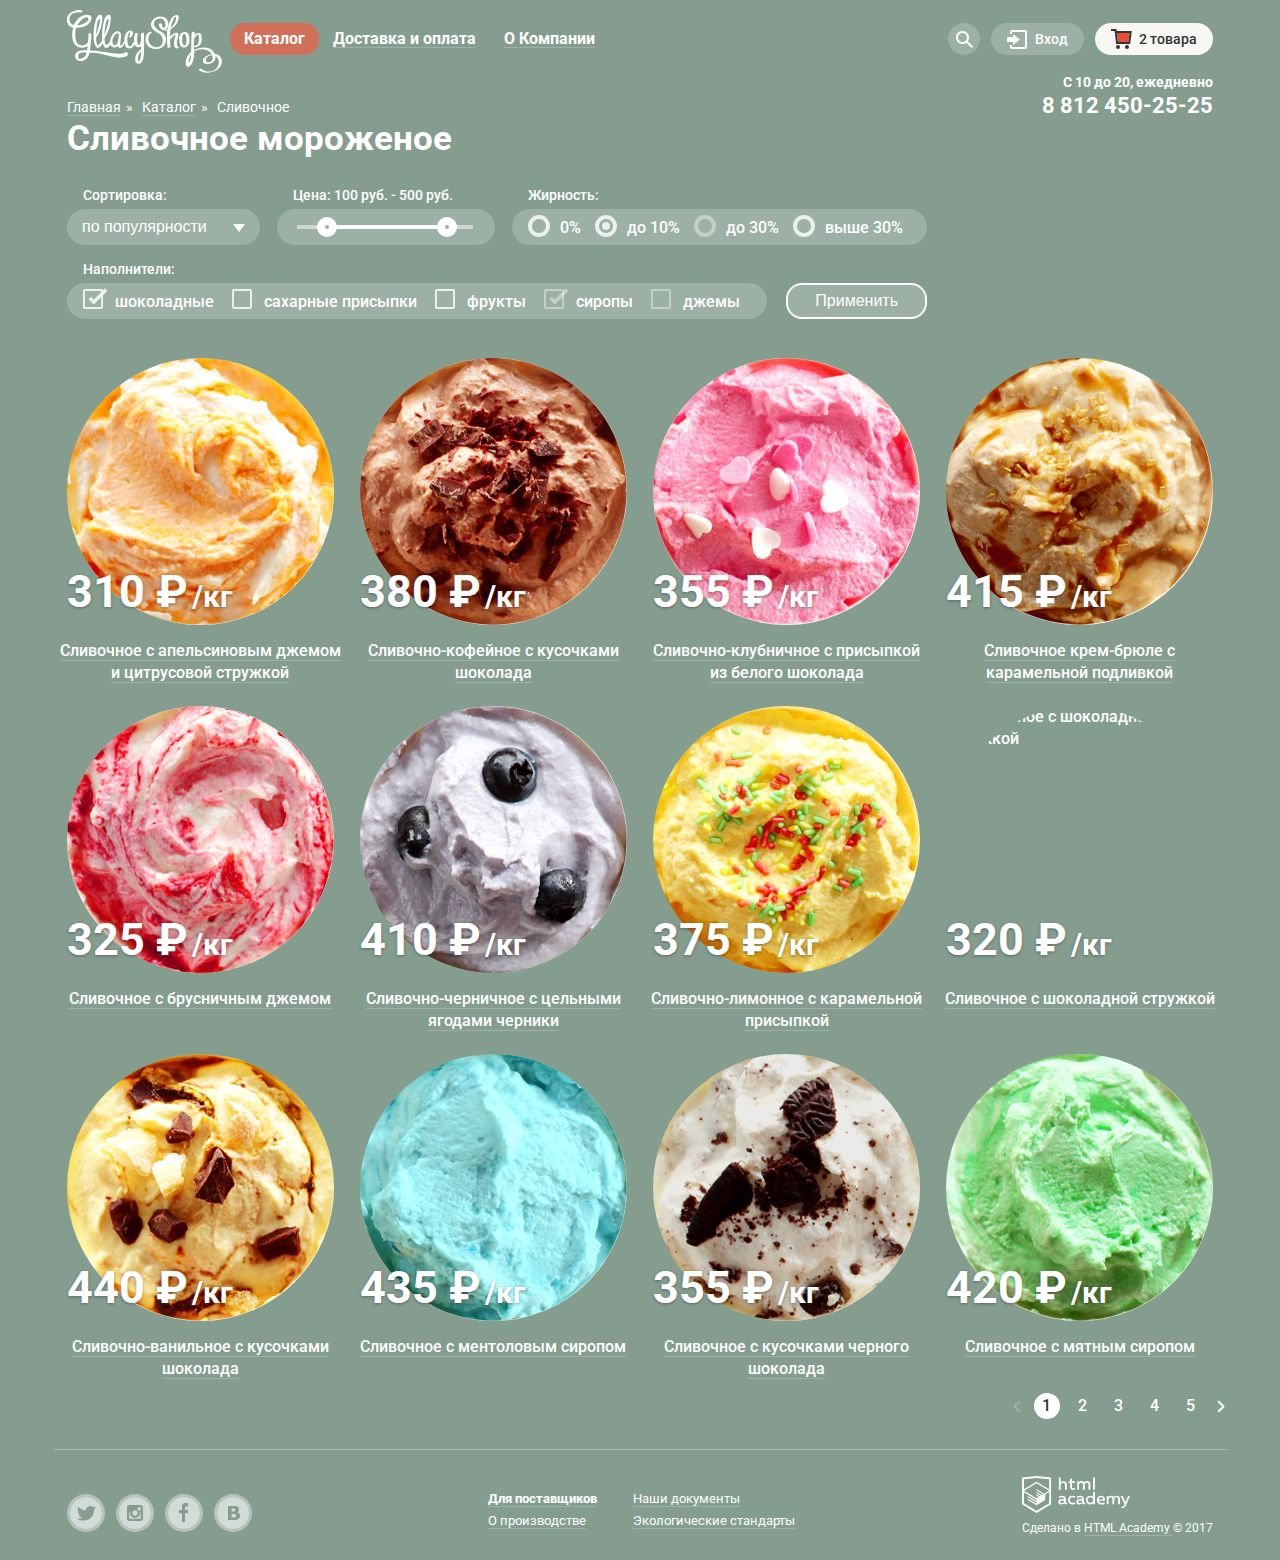
==== commit ec18fa30: "Поправил каталог по PP" ====
--- a/catalog.html
+++ b/catalog.html
@@ -212,11 +212,11 @@
               <div class="filter__item filter__item--filler">
                 <input class="filter__checkbox visually-hidden" type="checkbox" id="filter-filler1" name="filter-filler" value="шоколадные" checked>
                 <label class="filter__label filter__label--big" for="filter-filler1">шоколадные</label>
-                <input class="filter__checkbox visually-hidden" type="checkbox" id="filter-filler2" name="filter-filler" value="сахарные присыпки" checked>
+                <input class="filter__checkbox visually-hidden" type="checkbox" id="filter-filler2" name="filter-filler" value="сахарные присыпки">
                 <label class="filter__label filter__label--big" for="filter-filler2">сахарные присыпки</label>
-                <input class="filter__checkbox visually-hidden" type="checkbox" id="filter-filler3" name="filter-filler" value="фрукты" checked>
+                <input class="filter__checkbox visually-hidden" type="checkbox" id="filter-filler3" name="filter-filler" value="фрукты">
                 <label class="filter__label filter__label--big" for="filter-filler3">фрукты</label>
-                <input class="filter__checkbox visually-hidden" type="checkbox" id="filter-filler4" name="filter-filler" value="сиропы">
+                <input class="filter__checkbox visually-hidden" type="checkbox" id="filter-filler4" name="filter-filler" value="сиропы" checked disabled>
                 <label class="filter__label filter__label--big" for="filter-filler4">сиропы</label>
                 <input class="filter__checkbox visually-hidden" type="checkbox" id="filter-filler5" name="filter-filler" value="джемы" disabled>
                 <label class="filter__label filter__label--big" for="filter-filler5">джемы</label>
--- a/css/style.css
+++ b/css/style.css
@@ -789,7 +789,7 @@
 .main__title {
   margin: 0;
   margin-right: auto;
-  margin-bottom: 25px;
+  margin-bottom: 28px;
   padding: 0;
 
   font-weight: 700;
@@ -883,7 +883,7 @@
 .filter {
   margin: 0;
   margin-right: auto;
-  margin-bottom: 40px;
+  margin-bottom: 30px;
   padding: 0;
 
   color: inherit;
@@ -1162,7 +1162,7 @@
   position: relative;
 
   display: inline-block;
-  margin-right: 10px;
+  margin-right: 14px;
   margin-bottom: 0;
   margin-left: 32px;
   padding-top: 10px;
@@ -1178,8 +1178,8 @@
   top: -2px;
   left: -32px;
 
-  width: 22px;
-  height: 22px;
+  width: 20px;
+  height: 20px;
   margin-top: 8px;
   margin-bottom: 8px;
 
@@ -1190,10 +1190,10 @@
 }
 
 .filter__checkbox:checked + .filter__label::after {
-  top: -2px;
+  top: 0;
   left: -27px;
 
-  height: 12px;
+  height: 8px;
 
   border-width: 4px;
   border-top: none;
@@ -1207,10 +1207,6 @@
 .filter__checkbox + .filter__label:active::after {
   opacity: 1;
 }
-
-/* .filter__checkbox:checked {
-  background-image: url(../img/filter__checkbox--checked.svg);
-} */
 
 .filter__checkbox:focus + .filter__label::before {
   outline: auto;
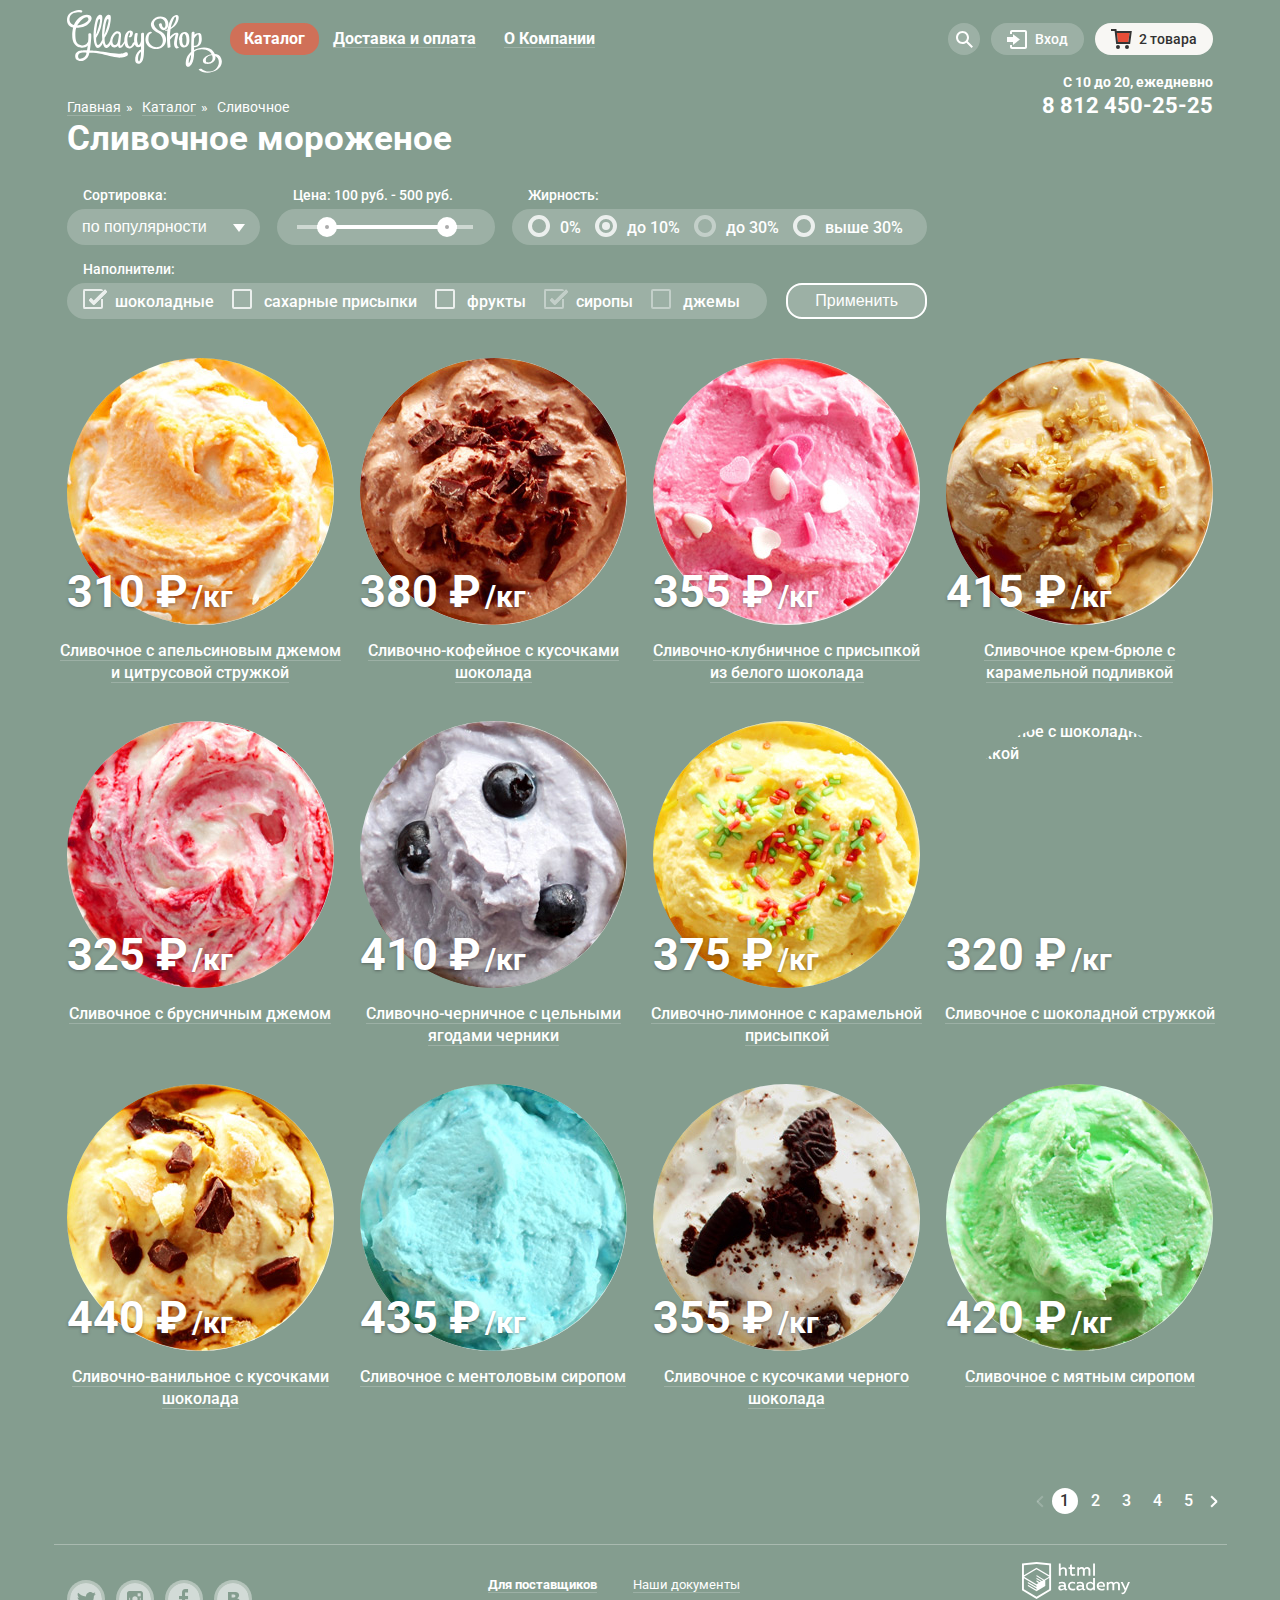
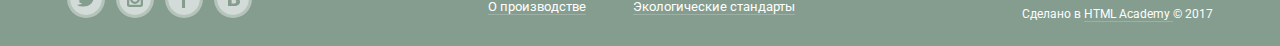
==== commit 99cd1f9e: "Стилизовал модальное окно" ====
--- a/catalog.html
+++ b/catalog.html
@@ -107,7 +107,7 @@
               </tr>
               <tr class="cart__row">
                 <td class="cart__td cart__td--remove">
-                  <button class="button button--remove" type="button" name="cart-button-remove" id="cart-button-remove-1" tabindex="-1">Удалить</button>
+                  <button class="button button--remove" type="button" name="cart-button-remove" id="cart-button-remove-1" tabindex="-1"><span class="visually-hidden">Удалить</span></button>
                 </td>
                 <td class="cart__td cart__td--img">
                   <img class="cart__image" src="img/cart__orange.jpg" alt="Апельсиновый джем" width="35" height="35" />
@@ -119,7 +119,7 @@
               </tr>
               <tr class="cart__row">
                 <td class="cart__td cart__td--remove">
-                  <button class="button button--remove" type="button" name="cart-button-remove" id="cart-button-remove-2" tabindex="-1">Удалить</button>
+                  <button class="button button--remove" type="button" name="cart-button-remove" id="cart-button-remove-2" tabindex="-1"><span class="visually-hidden">Удалить</span></button>
                 </td>
                 <td class="cart__td cart__td--img">
                   <img class="cart__image" src="img/cart__strawberry.jpg" alt="Клубника с белым шоколадом" width="35" height="35" />
--- a/css/style.css
+++ b/css/style.css
@@ -277,13 +277,6 @@
   border-radius: 5px;
 }
 
-.subscribe-form__input[placeholder],
-.search-form__input[placeholder],
-.login-form__input[placeholder],
-.feedback-form__input[placeholder] {
-  padding-left: 13px;
-}
-
 .subscribe-form__input:hover,
 .search-form__input:hover,
 .login-form__input:hover,
@@ -300,13 +293,37 @@
   border-color: rgba(46, 136, 228, 0.52);
 }
 
-/* WARNING: Не работает MS! */
-.subscribe-form__input::-ms-input-placeholder,
 .subscribe-form__input::placeholder,
 .search-form__input::placeholder,
 .login-form__input::placeholder,
 .feedback-form__input::placeholder,
 .feedback-form__textarea::placeholder {
+  /* padding-left: 15px; */
+  color: #999999;
+}
+
+.subscribe-form__input::-webkit-input-placeholder,
+.search-form__input::-webkit-input-placeholder,
+.login-form__input::-webkit-input-placeholder,
+.feedback-form__input::-webkit-input-placeholder,
+.feedback-form__textarea::-webkit-input-placeholder {
+  /* padding-left: 15px; */
+  color: #999999;
+}
+
+.subscribe-form__input:-ms-input-placeholder,
+.search-form__input:-ms-input-placeholder,
+.login-form__input:-ms-input-placeholder,
+.feedback-form__input:-ms-input-placeholder,
+.feedback-form__textarea:-ms-input-placeholder {
+  color: #999999;
+}
+
+.subscribe-form__input::-ms-input-placeholder,
+.search-form__input::-ms-input-placeholder,
+.login-form__input::-ms-input-placeholder,
+.feedback-form__input::-ms-input-placeholder,
+.feedback-form__textarea::-ms-input-placeholder {
   color: #999999;
 }
 
@@ -1189,8 +1206,16 @@
   opacity: 0.8;
 }
 
+.filter__checkbox:checked + .filter__label::before {
+  background-image: linear-gradient(#ffffff,#ffffff);
+  background-repeat: no-repeat;
+  background-position: right bottom;
+  background-size: 2px 8px;
+  border-right: none;
+}
+
 .filter__checkbox:checked + .filter__label::after {
-  top: 0;
+  top: 1px;
   left: -27px;
 
   height: 8px;
@@ -1334,16 +1359,16 @@
 ====================================================================================================================================
   */
 
-.products {
-  margin-bottom: 25px;
-}
-
 .products__list,
 .products__item {
   margin: 0;
   padding: 0;
 
   list-style: none;
+}
+
+.products--catalog .products__list {
+  margin-bottom: 50px;
 }
 
 .products__item {
@@ -1351,6 +1376,7 @@
   z-index: 1;
 
   width: 25%;
+  margin-bottom: 25px;
   padding-top: 9px;
   padding-right: 0.5%;
   padding-left: 0.5%;
@@ -1360,6 +1386,10 @@
   border-bottom-left-radius: 0;
 
   transition: all 0.2s ease-in-out;
+}
+
+.products--catalog .products__item {
+  margin-bottom: 15px;
 }
 
 .products__quickview {
@@ -1699,7 +1729,7 @@
 .pagination__item {
   position: relative;
 
-  margin-left: 10px;
+  margin-left: 5px;
 }
 
 .pagination__item:first-child {
@@ -1707,23 +1737,28 @@
 }
 
 .pagination__item:last-child {
-  margin-right: 5px;
+  margin-right: 12px;
 }
 
 .pagination__link {
   display: inline-block;
   width: 26px;
   height: 26px;
+  margin: 0;
+  padding: 0;
   padding-top: 4px;
-  padding-left: 8px;
+  padding-right: 4px;
+  padding-bottom: 4px;
+  padding-left: 4px;
 
   font-weight: 500;
   font-size: 16px;
   line-height: 18px;
+  text-align: center;
   color: inherit;
 
   background-color: rgba(255, 255, 255, 0.0);
-  border-radius: 13px;
+  border-radius: 50%;
 }
 
 .pagination__link:hover,
@@ -2174,7 +2209,7 @@
   margin: 0;
   padding: 0;
 
-  font-size: 0;
+  vertical-align: text-top;
 
   background-color: transparent;
   background-image: none;
@@ -2194,6 +2229,8 @@
 .button--remove::after {
   content: "";
   position: absolute;
+  top: 0;
+  left: 0;
 
   width: 1px;
   height: 12px;
@@ -2268,8 +2305,7 @@
 }
 
 .cart .button {
-  margin-top: auto;
-  margin-left: auto;
+  align-self: flex-end;
 }
 
 .cart--empty {
@@ -2291,37 +2327,59 @@
 }
 
 .modal {
-  position: relative;
+  position: fixed;
+  top: 0;
+  left: 0;
+  z-index: 5;
+
+  width: 100%;
+  height: 100%;
 
   color: inherit;
+
+  background-color: rgba(0, 0, 0, 0.3);
 }
 
 .button--modal-close {
   position: absolute;
-  top: 5px;
-  left: 440px;
+  top: calc(50% - 210px);
+  left: calc(50% + 205px);
+  z-index: 1;
 
   width: 18px;
   height: 18px;
+
+  /* background-color: #231f20; */
 }
 
 .button--modal-close::before,
 .button--modal-close::after {
+  top: 5px;
+  left: 5px;
+
   width: 2px;
   height: 18px;
-
-  background-color: #231f20;
 }
 
 .feedback-form {
+  position: absolute;
+  top: calc(50% - 220px);
+  left: calc(50% - 240px);
+
   width: 478px;
   min-height: 443px;
+  padding-top: 15px;
+  padding-right: 24px;
+  padding-bottom: 23px;
+  padding-left: 24px;
 
   border-radius: 10px;
   box-shadow: none;
 }
 
 .feedback-form__title {
+  margin-bottom: 20px;
+
   font-weight: 500;
   font-size: 24px;
   line-height: 28px;
@@ -2330,11 +2388,19 @@
 
 .feedback-form__input {
   width: 271px;
+  margin-bottom: 20px;
 }
 
 .feedback-form__textarea {
-  width: 432px;
-  height: 159px;
+  width: 100%;
+  min-height: 159px;
+  margin-bottom: 20px;
+  padding-top: 10px;
+  padding-bottom: 10px;
 
   resize: none;
 }
+
+.feedback-form .button {
+  align-self: flex-end;
+}
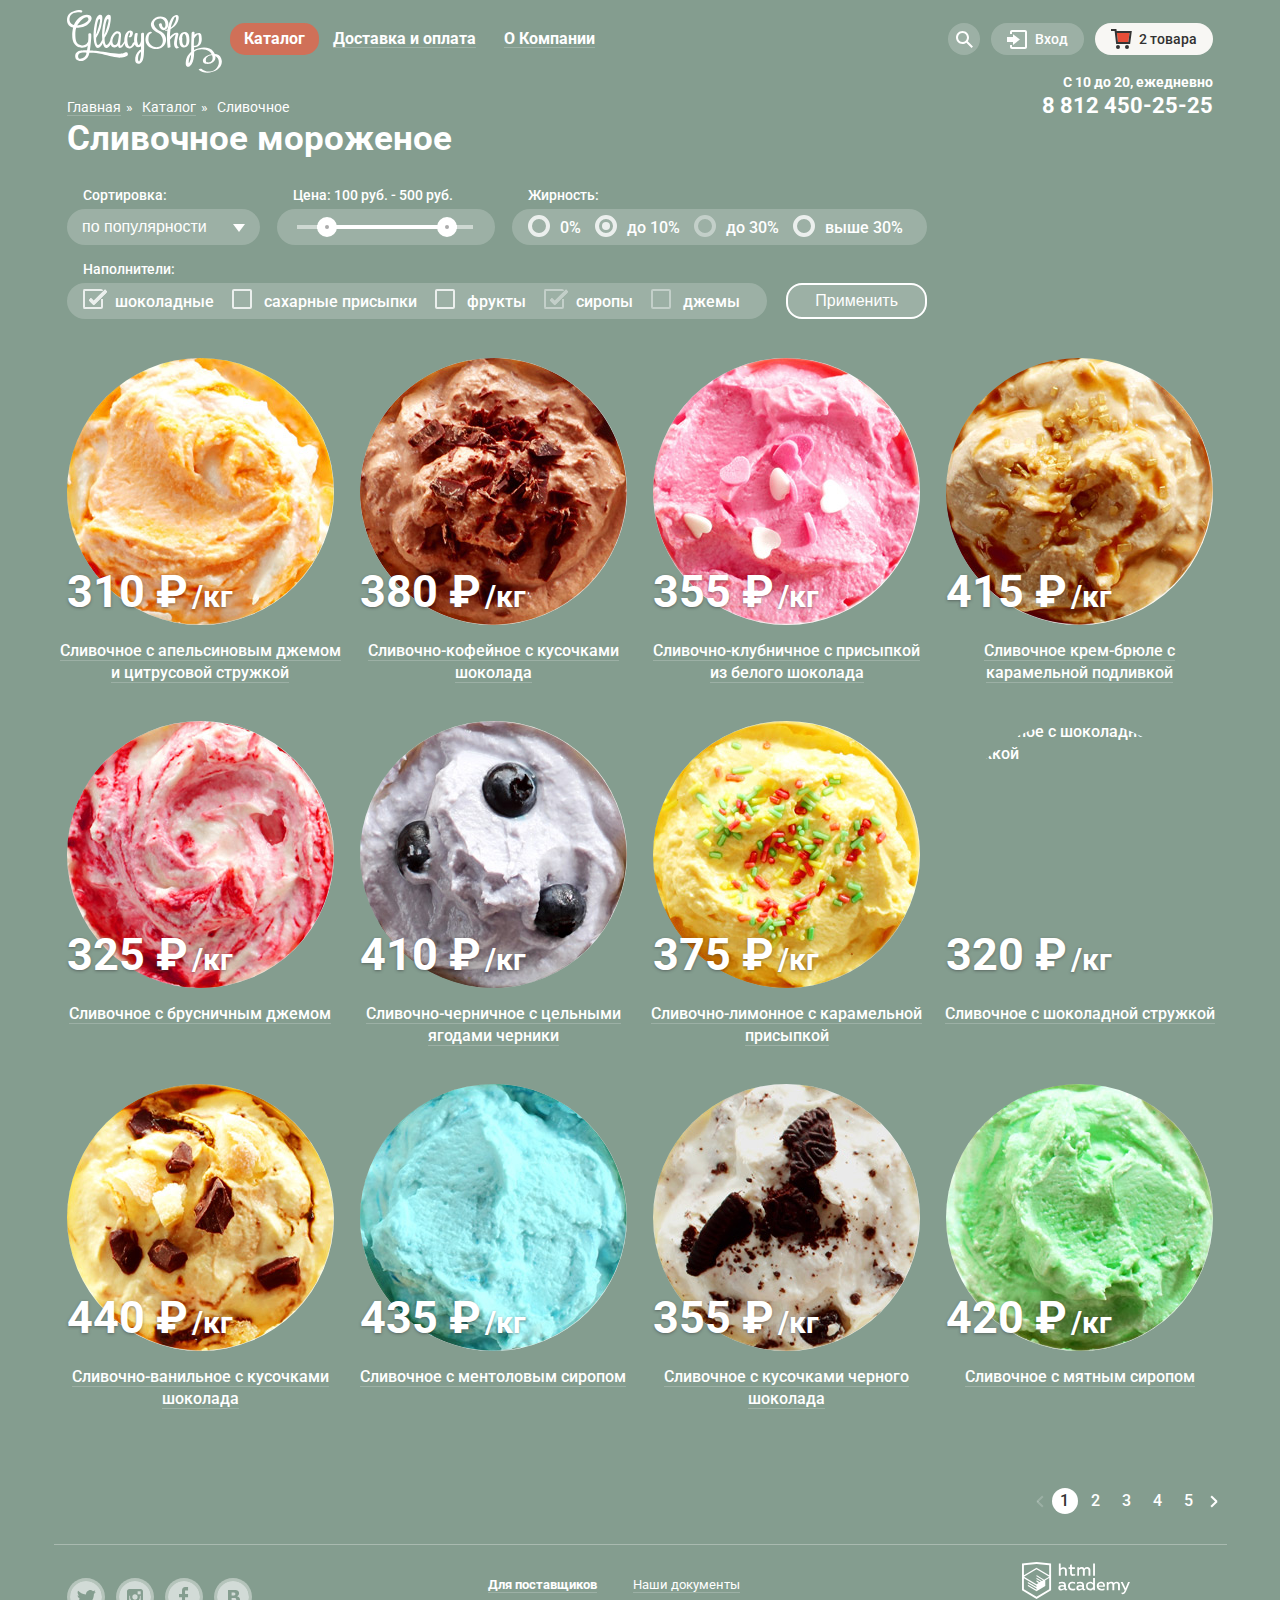
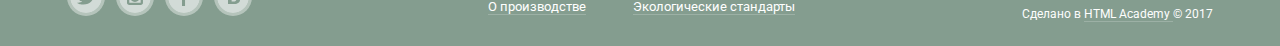
==== commit cefc6ed6: "Поправил переполнение контентом меню" ====
--- a/catalog.html
+++ b/catalog.html
@@ -21,7 +21,7 @@
       </a>
       <!-- Главное меню -->
       <nav class="main-nav">
-        <ul class="main-nav__menu flex">
+        <ul class="main-nav__menu flex flex--wrap">
           <li class="main-nav__item">
             <a class="main-nav__link main-nav__link--active" href="catmenu.html">Каталог</a>
             <ul class="main-nav__submenu">
@@ -52,10 +52,10 @@
       </nav>
       <!-- Меню с пользовательскими функциями -->
       <!-- Иконки кнопок вставить псевдоэлементами -->
-      <div class="user-interface flex">
+      <div class="user-interface flex flex--wrap">
         <div class="user-interface__wrapper">
           <!-- Кнопка поиска -->
-          <a class="button button--interface button--search" href="search.html" name="search-button">Поиск</a>
+          <a class="button button--interface button--search" href="search.html" name="search-button"><span class="visually-hidden">Поиск</span></a>
           <!-- Форма поиска -->
           <form class="search-form" action="https://echo.htmlacademy.ru" method="post">
             <h3 class="visually-hidden">Форма поиска</h3>
@@ -187,9 +187,9 @@
               </p>
               <div class="filter__range-control">
                 <input class="filter__range visually-hidden" type="number" name="filter-range-start" id="filter-range-start" min="0" max="800" value="100" step="100" tabindex="-1">
-                <label class="filter__label" for="filter-range-start" tabindex="0">Мин. цена</label>
+                <label class="filter__label" for="filter-range-start" tabindex="0"><span class="visually-hidden">Мин. цена</span></label>
                 <input class="filter__range visually-hidden" type="number" name="filter-range-end" id="filter-range-end" min="0" max="800" value="500" step="100" tabindex="-1">
-                <label class="filter__label" for="filter-range-end" tabindex="0">Макс. цена</label>
+                <label class="filter__label" for="filter-range-end" tabindex="0"><span class="visually-hidden">Макс. цена</span></label>
               </div>
             </div>
             <div class="flex flex--column">
@@ -418,7 +418,7 @@
         <div class="pagination">
           <ol class="pagination__list flex">
             <li class="pagination__item">
-              <a class="pagination__link pagination__link--prev pagination__link--disabled" href="#">Назад</a>
+              <a class="pagination__link pagination__link--prev pagination__link--disabled" href="#"><span class="visually-hidden">Назад</span></a>
             </li>
             <li class="pagination__item">
               <a class="pagination__link pagination__link--active">1</a>
@@ -436,7 +436,7 @@
               <a class="pagination__link" href="#">5</a>
             </li>
             <li class="pagination__item">
-              <a class="pagination__link pagination__link--next" href="#">Вперед</a>
+              <a class="pagination__link pagination__link--next" href="#"><span class="visually-hidden">Вперед</span></a>
             </li>
           </ol>
         </div>
@@ -449,16 +449,16 @@
     <div class="container flex flex--between">
       <ul class="social flex">
         <li class="social__item">
-          <a class="social__link social__link--twitter" href="#">Twitter</a>
+          <a class="social__link social__link--twitter" href="#" title="Twitter"></a>
         </li>
         <li class="social__item">
-          <a class="social__link social__link--instagram" href="#">Instagram</a>
+          <a class="social__link social__link--instagram" href="#" title="Instagram"></a>
         </li>
         <li class="social__item">
-          <a class="social__link social__link--facebook" href="#">Facebook</a>
+          <a class="social__link social__link--facebook" href="#" title="Facebook"></a>
         </li>
         <li class="social__item">
-          <a class="social__link social__link--vkontakte" href="#">Vkontakte</a>
+          <a class="social__link social__link--vkontakte" href="#" title="Vkontakte"></a>
         </li>
       </ul>
       <nav class="general-footer__nav">
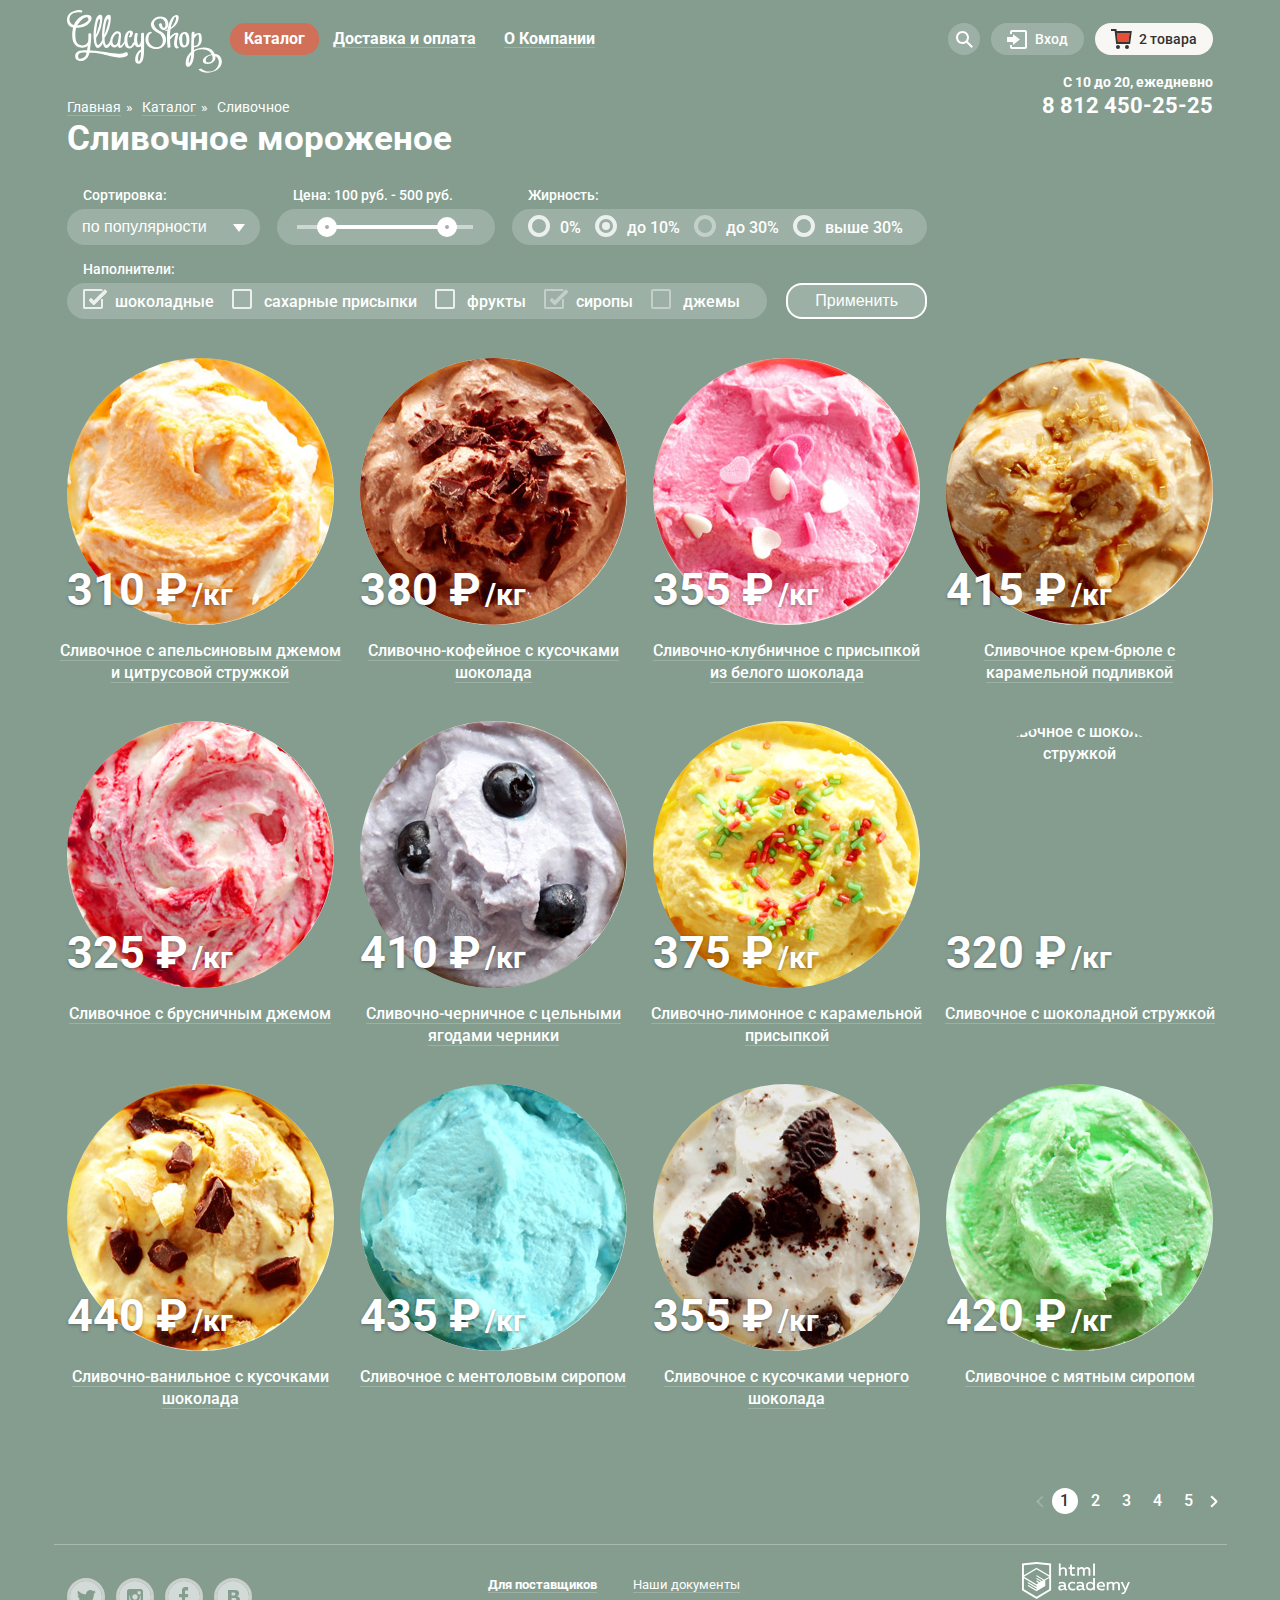
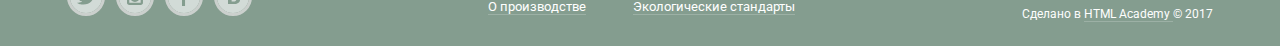
==== commit 6ba63b81: "Поправил сетку товаров от переполнения" ====
--- a/catalog.html
+++ b/catalog.html
@@ -51,11 +51,12 @@
         </ul>
       </nav>
       <!-- Меню с пользовательскими функциями -->
-      <!-- Иконки кнопок вставить псевдоэлементами -->
       <div class="user-interface flex flex--wrap">
         <div class="user-interface__wrapper">
           <!-- Кнопка поиска -->
-          <a class="button button--interface button--search" href="search.html" name="search-button"><span class="visually-hidden">Поиск</span></a>
+          <a class="button button--interface button--search" href="search.html" name="search-button">
+            <span class="visually-hidden">Поиск</span>
+          </a>
           <!-- Форма поиска -->
           <form class="search-form" action="https://echo.htmlacademy.ru" method="post">
             <h3 class="visually-hidden">Форма поиска</h3>
@@ -182,7 +183,8 @@
             <div class="flex flex--column">
               <!-- Ползунок -->
               <p class="filter__label">
-                Цена: <span class="filter__range-start" id="filter-range-start">100</span> руб. -
+                Цена:
+                <span class="filter__range-start" id="filter-range-start">100</span> руб. -
                 <span class="filter__range-end" id="filter-range-end">500</span> руб.
               </p>
               <div class="filter__range-control">
@@ -234,191 +236,206 @@
       <div class="container container--products">
         <h2 class="visually-hidden">Товары каталога</h2>
         <ul class="products__list flex flex--wrap">
-          <li class="products__item flex flex--column flex--center">
-            <a class="products__link flex flex--wrap" href="#">
+
+          <li class="products__item flex flex--column flex--center">
+            <a class="products__link flex flex--wrap relative" href="#">
               <img class="products__image flex-center" src="img/products__orange.jpg" alt="Сливочное с апельсиновым джемом и цитрусовой стружкой" width="267" height="267">
               <p class="products__wrapper">
                 <span class="products__price">310 ₽</span>
                 <span class="products__kg">/кг</span>
               </p>
-              <p class="products__name">
-                <span class="products__title">Сливочное с апельсиновым джемом и цитрусовой стружкой</span>
-              </p>
-            </a>
-            <div class="products__quickview flex">
-              <a class="button button--primary" href="#">Быстрый просмотр</a>
-            </div>
-          </li>
-          <li class="products__item flex flex--column flex--center">
-            <a class="products__link flex flex--wrap" href="#">
+            </a>
+            <a class="products__link products__link--text" href="#">
+              <span class="products__title">Сливочное с апельсиновым джемом и цитрусовой стружкой</span>
+            </a>
+            <div class="products__quickview flex">
+              <a class="button button--primary" href="#">Быстрый просмотр</a>
+            </div>
+          </li>
+
+          <li class="products__item flex flex--column flex--center">
+            <a class="products__link flex flex--wrap relative" href="#">
               <img class="products__image flex-center" src="img/products__coffee.jpg" alt="Сливочно-кофейное с кусочками шоколада" width="267" height="267">
               <p class="products__wrapper">
                 <span class="products__price">380 ₽</span>
                 <span class="products__kg">/кг</span>
               </p>
-              <p class="products__name">
-                <span class="products__title">Сливочно-кофейное с кусочками шоколада</span>
-              </p>
-            </a>
-            <div class="products__quickview flex">
-              <a class="button button--primary" href="#">Быстрый просмотр</a>
-            </div>
-          </li>
-          <li class="products__item flex flex--column flex--center">
-            <a class="products__link flex flex--wrap" href="#">
+            </a>
+            <a class="products__link products__link--text" href="#">
+              <span class="products__title">Сливочно-кофейное с кусочками шоколада</span>
+            </a>
+            <div class="products__quickview flex">
+              <a class="button button--primary" href="#">Быстрый просмотр</a>
+            </div>
+          </li>
+
+          <li class="products__item flex flex--column flex--center">
+            <a class="products__link flex flex--wrap relative" href="#">
               <img class="products__image flex-center" src="img/products__strawberry.jpg" alt="Сливочно-клубничное с присыпкой из белого шоколада" width="267" height="267">
               <p class="products__wrapper">
                 <span class="products__price">355 ₽</span>
                 <span class="products__kg">/кг</span>
               </p>
-              <p class="products__name">
-                <span class="products__title">Сливочно-клубничное с присыпкой из белого шоколада</span>
-              </p>
-            </a>
-            <div class="products__quickview flex">
-              <a class="button button--primary" href="#">Быстрый просмотр</a>
-            </div>
-          </li>
-          <li class="products__item flex flex--column flex--center">
-            <a class="products__link flex flex--wrap" href="#">
+            </a>
+            <a class="products__link products__link--text" href="#">
+              <span class="products__title">Сливочно-клубничное с присыпкой из белого шоколада</span>
+            </a>
+            <div class="products__quickview flex">
+              <a class="button button--primary" href="#">Быстрый просмотр</a>
+            </div>
+          </li>
+
+          <li class="products__item flex flex--column flex--center">
+            <a class="products__link flex flex--wrap relative" href="#">
               <img class="products__image flex-center" src="img/products__cream.jpg" alt="Сливочное крем-брюле с карамельной подливкой" width="267" height="267">
               <p class="products__wrapper">
                 <span class="products__price">415 ₽</span>
                 <span class="products__kg">/кг</span>
               </p>
-              <p class="products__name">
-                <span class="products__title">Сливочное крем-брюле с карамельной подливкой</span>
-              </p>
-            </a>
-            <div class="products__quickview flex">
-              <a class="button button--primary" href="#">Быстрый просмотр</a>
-            </div>
-          </li>
-          <li class="products__item flex flex--column flex--center">
-            <a class="products__link flex flex--wrap" href="#">
+            </a>
+            <a class="products__link products__link--text" href="#">
+              <span class="products__title">Сливочное крем-брюле с карамельной подливкой</span>
+            </a>
+            <div class="products__quickview flex">
+              <a class="button button--primary" href="#">Быстрый просмотр</a>
+            </div>
+          </li>
+
+          <li class="products__item flex flex--column flex--center">
+            <a class="products__link flex flex--wrap relative" href="#">
               <img class="products__image flex-center" src="img/products__lingonberry.jpg" alt="Сливочное с брусничным джемом" width="267" height="267">
               <p class="products__wrapper">
                 <span class="products__price">325 ₽</span>
                 <span class="products__kg">/кг</span>
               </p>
-              <p class="products__name">
-                <span class="products__title">Сливочное с брусничным джемом</span>
-              </p>
-            </a>
-            <div class="products__quickview flex">
-              <a class="button button--primary" href="#">Быстрый просмотр</a>
-            </div>
-          </li>
-          <li class="products__item flex flex--column flex--center">
-            <a class="products__link flex flex--wrap" href="#">
+            </a>
+            <a class="products__link products__link--text" href="#">
+              <span class="products__title">Сливочное с брусничным джемом</span>
+            </a>
+            <div class="products__quickview flex">
+              <a class="button button--primary" href="#">Быстрый просмотр</a>
+            </div>
+          </li>
+
+          <li class="products__item flex flex--column flex--center">
+            <a class="products__link flex flex--wrap relative" href="#">
               <img class="products__image flex-center" src="img/products__blueberry.jpg" alt="Сливочно-черничное с цельными ягодами черники" width="267" height="267">
               <p class="products__wrapper">
                 <span class="products__price">410 ₽</span>
                 <span class="products__kg">/кг</span>
               </p>
-              <p class="products__name">
-                <span class="products__title">Сливочно-черничное с цельными ягодами черники</span>
-              </p>
-            </a>
-            <div class="products__quickview flex">
-              <a class="button button--primary" href="#">Быстрый просмотр</a>
-            </div>
-          </li>
-          <li class="products__item flex flex--column flex--center">
-            <a class="products__link flex flex--wrap" href="#">
+            </a>
+            <a class="products__link products__link--text" href="#">
+              <span class="products__title">Сливочно-черничное с цельными ягодами черники</span>
+            </a>
+            <div class="products__quickview flex">
+              <a class="button button--primary" href="#">Быстрый просмотр</a>
+            </div>
+          </li>
+
+          <li class="products__item flex flex--column flex--center">
+            <a class="products__link flex flex--wrap relative" href="#">
               <img class="products__image flex-center" src="img/products__lemon.jpg" alt="Сливочно-лимонное с карамельной присыпкой" width="267" height="267">
               <p class="products__wrapper">
                 <span class="products__price">375 ₽</span>
                 <span class="products__kg">/кг</span>
               </p>
-              <p class="products__name">
-                <span class="products__title">Сливочно-лимонное с карамельной присыпкой</span>
-              </p>
-            </a>
-            <div class="products__quickview flex">
-              <a class="button button--primary" href="#">Быстрый просмотр</a>
-            </div>
-          </li>
-          <li class="products__item flex flex--column flex--center">
-            <a class="products__link flex flex--wrap" href="#">
+            </a>
+            <a class="products__link products__link--text" href="#">
+              <span class="products__title">Сливочно-лимонное с карамельной присыпкой</span>
+            </a>
+            <div class="products__quickview flex">
+              <a class="button button--primary" href="#">Быстрый просмотр</a>
+            </div>
+          </li>
+
+          <li class="products__item flex flex--column flex--center">
+            <a class="products__link flex flex--wrap relative" href="#">
               <img class="products__image flex-center" src="img/products__chocograced.jpg" alt="Сливочное с шоколадной стружкой" width="267" height="267">
               <p class="products__wrapper">
                 <span class="products__price">320 ₽</span>
                 <span class="products__kg">/кг</span>
               </p>
-              <p class="products__name">
-                <span class="products__title">Сливочное с шоколадной стружкой</span>
-              </p>
-            </a>
-            <div class="products__quickview flex">
-              <a class="button button--primary" href="#">Быстрый просмотр</a>
-            </div>
-          </li>
-          <li class="products__item flex flex--column flex--center">
-            <a class="products__link flex flex--wrap" href="#">
+            </a>
+            <a class="products__link products__link--text" href="#">
+              <span class="products__title">Сливочное с шоколадной стружкой</span>
+            </a>
+            <div class="products__quickview flex">
+              <a class="button button--primary" href="#">Быстрый просмотр</a>
+            </div>
+          </li>
+
+          <li class="products__item flex flex--column flex--center">
+            <a class="products__link flex flex--wrap relative" href="#">
               <img class="products__image flex-center" src="img/products__vanilla.jpg" alt="Сливочно-ванильное с кусочками шоколада" width="267" height="267">
               <p class="products__wrapper">
                 <span class="products__price">440 ₽</span>
                 <span class="products__kg">/кг</span>
               </p>
-              <p class="products__name">
-                <span class="products__title">Сливочно-ванильное с кусочками шоколада</span>
-              </p>
-            </a>
-            <div class="products__quickview flex">
-              <a class="button button--primary" href="#">Быстрый просмотр</a>
-            </div>
-          </li>
-          <li class="products__item flex flex--column flex--center">
-            <a class="products__link flex flex--wrap" href="#">
+            </a>
+            <a class="products__link products__link--text" href="#">
+              <span class="products__title">Сливочно-ванильное с кусочками шоколада</span>
+            </a>
+            <div class="products__quickview flex">
+              <a class="button button--primary" href="#">Быстрый просмотр</a>
+            </div>
+          </li>
+
+          <li class="products__item flex flex--column flex--center">
+            <a class="products__link flex flex--wrap relative" href="#">
               <img class="products__image flex-center" src="img/products__menthol.jpg" alt="Сливочноe с ментоловым сиропом" width="267" height="267">
               <p class="products__wrapper">
                 <span class="products__price">435 ₽</span>
                 <span class="products__kg">/кг</span>
               </p>
-              <p class="products__name">
-                <span class="products__title">Сливочноe с ментоловым сиропом</span>
-              </p>
-            </a>
-            <div class="products__quickview flex">
-              <a class="button button--primary" href="#">Быстрый просмотр</a>
-            </div>
-          </li>
-          <li class="products__item flex flex--column flex--center">
-            <a class="products__link flex flex--wrap" href="#">
+            </a>
+            <a class="products__link products__link--text" href="#">
+              <span class="products__title">Сливочноe с ментоловым сиропом</span>
+            </a>
+            <div class="products__quickview flex">
+              <a class="button button--primary" href="#">Быстрый просмотр</a>
+            </div>
+          </li>
+
+          <li class="products__item flex flex--column flex--center">
+            <a class="products__link flex flex--wrap relative" href="#">
               <img class="products__image flex-center" src="img/products__chocopieces.jpg" alt="Сливочное с кусочками черного шоколада" width="267" height="267">
               <p class="products__wrapper">
                 <span class="products__price">355 ₽</span>
                 <span class="products__kg">/кг</span>
               </p>
-              <p class="products__name">
-                <span class="products__title">Сливочное с кусочками черного шоколада</span>
-              </p>
-            </a>
-            <div class="products__quickview flex">
-              <a class="button button--primary" href="#">Быстрый просмотр</a>
-            </div>
-          </li>
-          <li class="products__item flex flex--column flex--center">
-            <a class="products__link  flex flex--wrap" href="#">
+            </a>
+            <a class="products__link products__link--text" href="#">
+              <span class="products__title">Сливочное с кусочками черного шоколада</span>
+            </a>
+            <div class="products__quickview flex">
+              <a class="button button--primary" href="#">Быстрый просмотр</a>
+            </div>
+          </li>
+
+          <li class="products__item flex flex--column flex--center">
+            <a class="products__link flex flex--wrap relative" href="#">
               <img class="products__image flex-center" src="img/products__mint.jpg" alt="Сливочное с мятным сиропом" width="267" height="267">
               <p class="products__wrapper">
                 <span class="products__price">420 ₽</span>
                 <span class="products__kg">/кг</span>
               </p>
-              <p class="products__name">
-                <span class="products__title">Сливочное с мятным сиропом</span>
-              </p>
-            </a>
-            <div class="products__quickview flex">
-              <a class="button button--primary" href="#">Быстрый просмотр</a>
-            </div>
-          </li>
+            </a>
+            <a class="products__link products__link--text" href="#">
+              <span class="products__title">Сливочное с мятным сиропом</span>
+            </a>
+            <div class="products__quickview flex">
+              <a class="button button--primary" href="#">Быстрый просмотр</a>
+            </div>
+          </li>
+
         </ul>
         <div class="pagination">
           <ol class="pagination__list flex">
             <li class="pagination__item">
-              <a class="pagination__link pagination__link--prev pagination__link--disabled" href="#"><span class="visually-hidden">Назад</span></a>
+              <a class="pagination__link pagination__link--prev pagination__link--disabled" href="#">
+                <span class="visually-hidden">Назад</span>
+              </a>
             </li>
             <li class="pagination__item">
               <a class="pagination__link pagination__link--active">1</a>
@@ -436,7 +453,9 @@
               <a class="pagination__link" href="#">5</a>
             </li>
             <li class="pagination__item">
-              <a class="pagination__link pagination__link--next" href="#"><span class="visually-hidden">Вперед</span></a>
+              <a class="pagination__link pagination__link--next" href="#">
+                <span class="visually-hidden">Вперед</span>
+              </a>
             </li>
           </ol>
         </div>
@@ -485,8 +504,7 @@
           Сделано в
           <a class="copyright__link" href="https://htmlacademy.ru/intensive/htmlcss">
             HTML Academy
-          </a>
-          © 2017
+          </a> © 2017
         </span>
       </p>
     </div>
--- a/css/style.css
+++ b/css/style.css
@@ -396,7 +396,6 @@
   margin: 0;
   padding: 0;
 
-  font-size: 0;
   line-height: 0;
 }
 
@@ -667,8 +666,6 @@
   padding-top: 18px;
   padding-left: 16px;
 
-  font-size: 0;
-
   background-image: url("../img/button--search.svg");
   background-position: center center;
 }
@@ -865,8 +862,6 @@
   height: 21px;
   margin-right: 5px;
   padding: 0;
-
-  font-size: 0;
 
   background-color: transparent;
   background-image: none;
@@ -1049,8 +1044,6 @@
 
 .filter__range-control .filter__label {
   position: absolute;
-
-  font-size: 0;
 }
 
 .filter__range-control .filter__label::before {
@@ -1434,37 +1427,28 @@
   box-shadow: 0 10px 20px 0 rgba(0, 0, 0, 0.4);
 }
 
-.products__link,
-.products__title {
+.products__link {
+  max-width: 100%;
+
   font-weight: 500;
   font-size: 16px;
   line-height: 22px;
+  text-align: center;
   color: #ffffff;
 }
 
-.products__link {
-  max-width: 100%;
+.products__link--text {
   margin-bottom: 13px;
 }
-
-.products__name {
-  width: 100%;
-  margin: 0;
-
-  text-align: center;
-}
-
 
 .products__icon {
   position: absolute;
-  top: 10px;
-  left: 15px;
+  top: -15px;
+  left: 0;
 
   display: inline-block;
   width: 61px;
   height: 61px;
-
-  font-size: 0;
 
   background-image: url("../img/products__icon.svg");
   background-repeat: no-repeat;
@@ -1488,8 +1472,8 @@
 
 .products__wrapper {
   position: absolute;
-  bottom: 78px;
-  left: 4.5%;
+  bottom: 23px;
+  left: 0;
 
   margin: 0;
 
@@ -1692,9 +1676,7 @@
 
 .subscribe-form__input {
   width: 100%;
-  margin: 0;
   margin-right: 13px;
-  padding: 0;
 }
 
 .subscribe-form .button--primary {
@@ -1790,8 +1772,6 @@
   width: 0;
   height: 0;
 
-  font-size: 0;
-
   background-color: rgba(255, 255, 255, 0.0);
 }
 
@@ -1963,18 +1943,17 @@
 }
 
 .social__link {
-  display: inline-block;
+  display: block;
   width: 38px;
   height: 38px;
-
-  font-size: 0;
 
   background-repeat: no-repeat;
   background-position: center;
   border-width: 3px;
   border-style: solid;
-  border-color: rgba(255, 255, 255, 0.5);
-  border-radius: 19px;
+  /* border-color: rgba(255, 255, 255, 0.5); */
+  border-color: #dddddd;
+  border-radius: 50%;
   opacity: 0.8;
 }
 
@@ -1992,12 +1971,6 @@
 
 .social__link--vkontakte {
   background-image: url("../img/social__link--vkontakte.svg");
-}
-
-.social__link:hover,
-.social__link:focus,
-.social__link:active {
-  border-color: rgba(255, 255, 255, 0.7);
 }
 
 .social__link:hover,
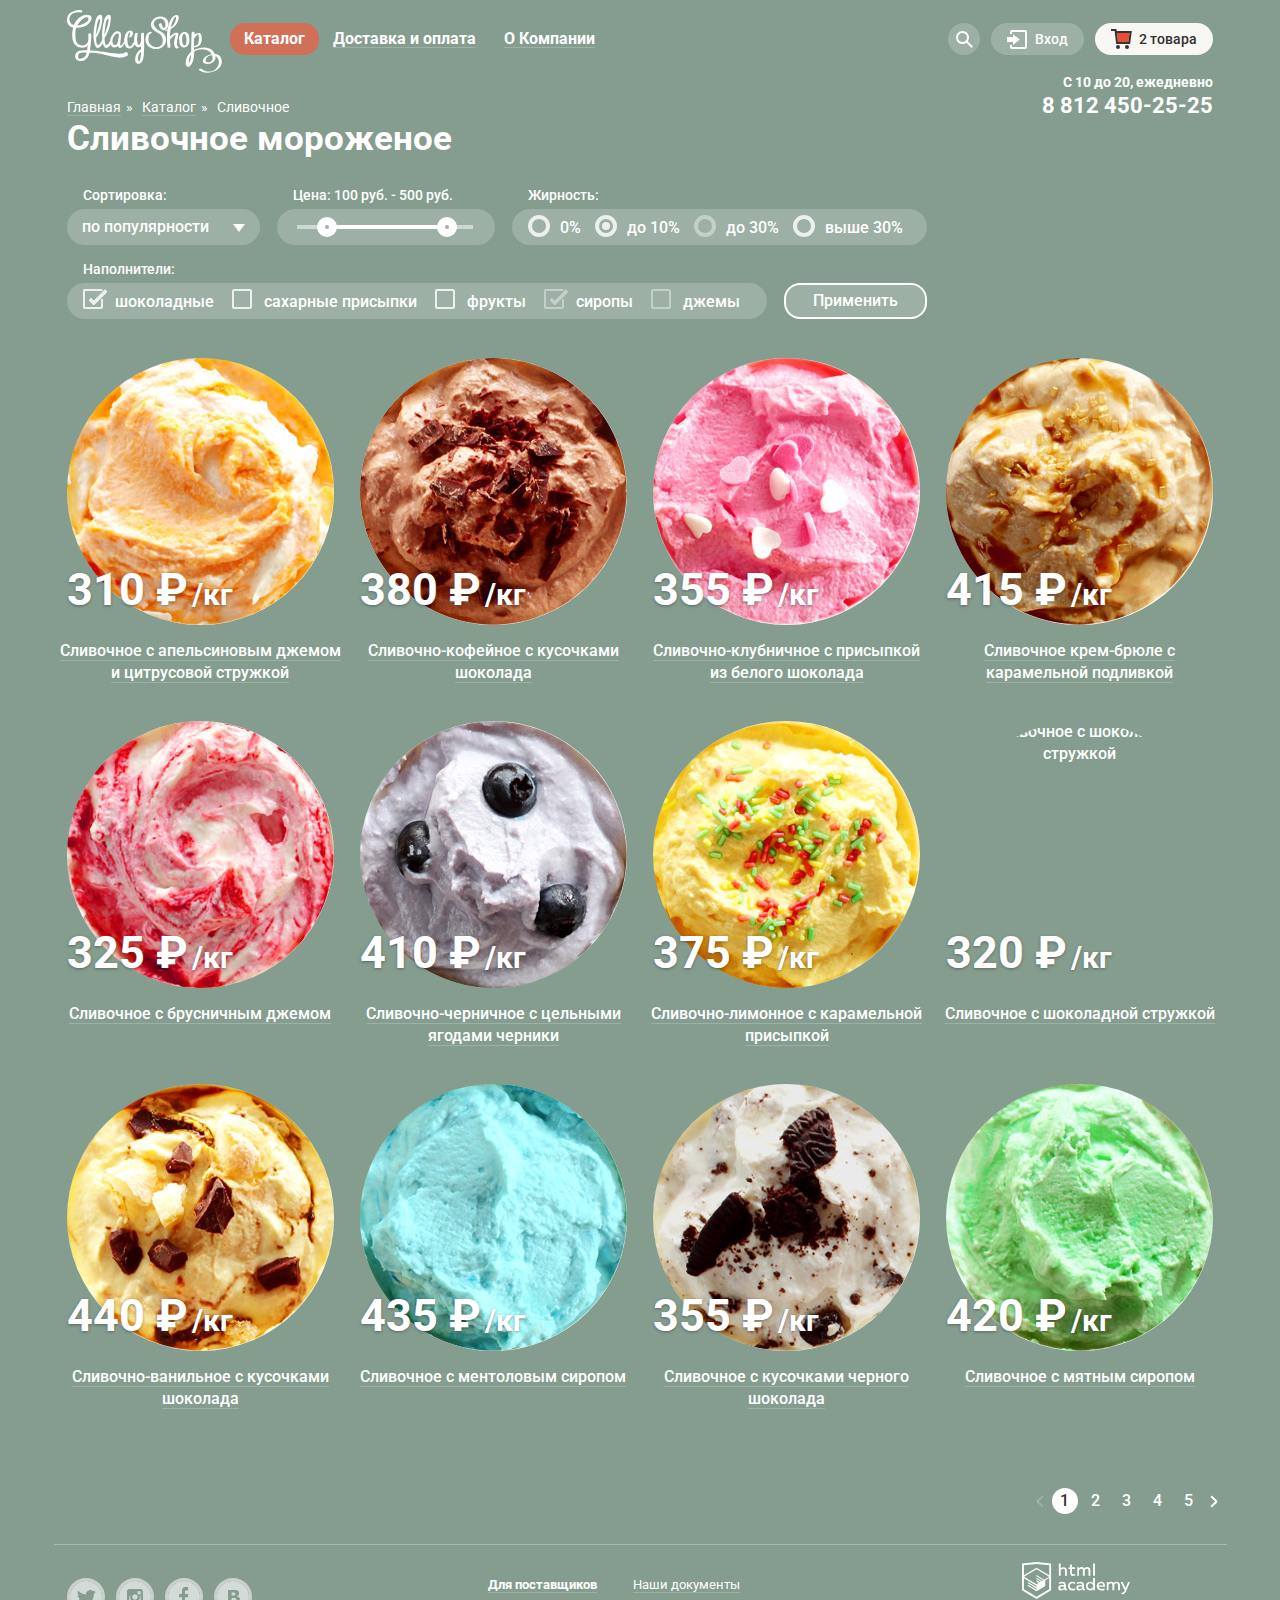
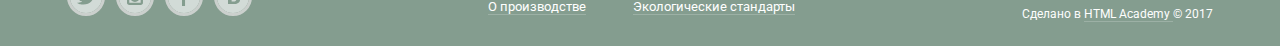
==== commit 1dfac61f: "Минифицировал css" ====
--- a/catalog.html
+++ b/catalog.html
@@ -7,8 +7,8 @@
   <meta http-equiv="X-UA-Compatible" content="ie=edge">
   <title>Каталог Глейси</title>
   <link href="https://fonts.googleapis.com/css?family=Roboto:400,500,700&amp;subset=cyrillic" rel="stylesheet">
-  <link href="css/normalize.css" rel="stylesheet">
-  <link href="css/style.css" rel="stylesheet">
+  <link href="css/normalize.min.css" rel="stylesheet">
+  <link href="css/style.min.css" rel="stylesheet">
 </head>
 
 <body class="general-body">
@@ -54,7 +54,7 @@
       <div class="user-interface flex flex--wrap">
         <div class="user-interface__wrapper">
           <!-- Кнопка поиска -->
-          <a class="button button--interface button--search" href="search.html" name="search-button">
+          <a class="button button--interface button--search" href="search.html">
             <span class="visually-hidden">Поиск</span>
           </a>
           <!-- Форма поиска -->
@@ -158,8 +158,6 @@
           </li>
         </ul>
       </nav>
-
-
       <h1 class="main__title">Сливочное мороженое</h1>
     </div>
 
@@ -184,8 +182,8 @@
               <!-- Ползунок -->
               <p class="filter__label">
                 Цена:
-                <span class="filter__range-start" id="filter-range-start">100</span> руб. -
-                <span class="filter__range-end" id="filter-range-end">500</span> руб.
+                <span class="filter__range-start" id="filter-range-start-counter">100</span> руб. -
+                <span class="filter__range-end" id="filter-range-end-counter">500</span> руб.
               </p>
               <div class="filter__range-control">
                 <input class="filter__range visually-hidden" type="number" name="filter-range-start" id="filter-range-start" min="0" max="800" value="100" step="100" tabindex="-1">
@@ -509,7 +507,7 @@
       </p>
     </div>
   </footer>
-  <script defer type="text/javascript" src="js/script.js"></script>
+  <script defer src="js/script.min.js"></script>
 </body>
 
 </html>--- a/css/style.min.css
+++ b/css/style.min.css
@@ -0,0 +1 @@
+html{box-sizing:border-box}*,:after,:before{box-sizing:inherit}img{max-width:100%}a{text-decoration:none}.filter__checkbox.visually-hidden,.filter__radio.visually-hidden,.filter__range.visually-hidden,.visually-hidden:not(:focus):not(:active){position:absolute;width:1px;height:1px;margin:-1px;padding:0;overflow:hidden;white-space:nowrap;border:0;clip:rect(0 0 0 0);clip-path:inset(100%);-webkit-clip-path:inset(100%)}.container{width:95.5%;max-width:1146px;margin-right:auto;margin-left:auto}.container--slider{width:100%}.container--products{width:97.75%;max-width:1173px}.relative{position:relative}.flex{display:-ms-flexbox;display:flex}.flex--column{-ms-flex-direction:column;flex-direction:column}.flex--end{align-items:flex-end;-webkit-box-align:end;-ms-flex-align:end}.flex--center{align-items:center;-webkit-box-align:center;-ms-flex-align:center}.flex--between{justify-content:space-between;-webkit-box-pack:justify;-ms-flex-pack:justify}.flex--wrap{flex-wrap:wrap;-ms-flex-wrap:wrap}.flex-center{align-self:center;-ms-flex-item-align:center}.flex-end{align-self:flex-end;-ms-flex-item-align:end}.general-body{width:auto;min-width:900px;margin:0;padding:0;padding-top:9px;font-weight:400;font-size:16px;line-height:22px;font-family:Roboto,Arial,sans-serif;color:#fff}.general-body,.general-body--bg0{background-color:#849d8f}.general-body--bg1{background-color:#8996a6}.general-body--bg2{background-color:#9d8b84}.general-body__sliderbg{position:absolute;top:-9px;left:0;z-index:-1;width:100%;min-height:900px;background-color:transparent;background-repeat:no-repeat;background-position:top}.general-body__sliderbg--0{background-image:url(../img/general-slider__item--0.png)}.general-body__sliderbg--1{background-image:url(../img/general-slider__item--1.png)}.general-body__sliderbg--2{background-image:url(../img/general-slider__item--2.png)}.button{display:inline-block;height:46px;margin:0;padding:11px 24px;font-weight:700;font-size:18px;line-height:24px;text-align:center;color:#fff;text-decoration:none;background-color:#dc4e33;background-image:linear-gradient(0deg,#e74b36 0,#f26843);border-width:0;border-radius:24px;box-shadow:0 2px 2px 0 #9e4334;cursor:pointer;transition-timing-function:ease-in-out;transition-duration:.3s;transition-property:all}.button:focus,.button:hover{color:#fefefe;background-color:#f07a63;background-image:linear-gradient(0deg,#ec6f5e 0,#f58669);box-shadow:0 2px 2px 0 #ac1000}.button:active{color:#fceeec;background-color:#ac1000;background-image:linear-gradient(0deg,#e1613e 0,#d84732);box-shadow:inset 0 2px 2px 0 #952718}.button--primary{min-width:24px;height:44px;padding:10px 24px;font-weight:700;font-size:18px;line-height:24px;border-radius:24px}.button--big{min-width:40px;height:63px;padding:9px 40px 10px;font-weight:700;font-size:32px;line-height:44px;text-shadow:0 2px 5px rgba(160,32,11,.76);border-radius:40px}.button[disabled],.button[disabled]:active,.button[disabled]:focus,.button[disabled]:hover{color:#999;text-shadow:none;background-color:#e9dbd8;background-image:linear-gradient(0deg,#ecc7bf 0,#e9dbd8);box-shadow:0 2px 2px 0 #dfbcb5}.feedback-form__input,.feedback-form__textarea,.login-form__input,.search-form__input,.subscribe-form__input{height:44px;padding-left:15px;font:inherit;font-size:16px;line-height:24px;color:#323232;background-color:#fff;border:1px solid hsla(0,0%,70%,.52);border-radius:5px}.feedback-form__input:hover,.feedback-form__textarea:hover,.login-form__input:hover,.search-form__input:hover,.subscribe-form__input:hover{border-color:hsla(0,0%,60%,.52)}.feedback-form__input:focus,.feedback-form__textarea:focus,.login-form__input:focus,.search-form__input:focus,.subscribe-form__input:focus{border-color:rgba(46,136,228,.52)}.feedback-form__input::placeholder,.feedback-form__textarea::placeholder,.login-form__input::placeholder,.search-form__input::placeholder,.subscribe-form__input::placeholder{color:#999}.feedback-form__input::-webkit-input-placeholder,.feedback-form__textarea::-webkit-input-placeholder,.login-form__input::-webkit-input-placeholder,.search-form__input::-webkit-input-placeholder,.subscribe-form__input::-webkit-input-placeholder{color:#999}.feedback-form__input:-ms-input-placeholder,.feedback-form__input::-ms-input-placeholder,.feedback-form__textarea:-ms-input-placeholder,.feedback-form__textarea::-ms-input-placeholder,.login-form__input:-ms-input-placeholder,.login-form__input::-ms-input-placeholder,.search-form__input:-ms-input-placeholder,.search-form__input::-ms-input-placeholder,.subscribe-form__input:-ms-input-placeholder,.subscribe-form__input::-ms-input-placeholder{color:#999}.blog__link,.breadcrumbs__link,.copyright__link,.links__link,.login-form__link,.main-nav__link:before,.products__title{border-bottom:1px solid hsla(0,0%,100%,.2);transition:all .3s ease-in-out}.blog__link,.login-form__link{border-bottom-color:rgba(50,50,50,.2)}.blog__link{border-bottom-width:2px}.breadcrumbs__link:active,.breadcrumbs__link:focus,.breadcrumbs__link:hover,.copyright__link:active,.copyright__link:focus,.copyright__link:hover,.links__link:active,.links__link:focus,.links__link:hover,.products__title:active,.products__title:focus,.products__title:hover{color:#ffbc9e;border-bottom-color:rgba(232,77,55,.2)}.blog__link:active,.blog__link:focus,.blog__link:hover,.login-form__link:active,.login-form__link:focus,.login-form__link:hover{color:#e84d37;border-bottom-color:rgba(232,77,55,.2)}.main-nav__link:focus:before,.main-nav__link:hover:before{border-bottom:none}.general-header__link{display:inline-block;margin:0;padding:0;line-height:0}.general-header__logo{width:155px;height:65px}.main-nav{margin:0;margin-top:14px;margin-left:8px;padding:0;font-weight:700;font-size:16px;line-height:18px}.main-nav__menu,.main-nav__subitem,.main-nav__submenu,.main-nav_item{margin:0;padding:0;list-style:none}.main-nav__menu{position:relative;line-height:18px}.main-nav__item,.main-nav__link{color:#fff}.main-nav__item{position:relative;padding-bottom:10px}.main-nav__link{position:relative;display:inline-block;width:auto;height:32px;margin:0;padding:0;padding:7px 14px;border-radius:15px;transition:all .3s ease-in-out}.main-nav__link:before{content:"";position:absolute;top:24px;width:calc(100% - 28px)}.main-nav__link--active{background-color:#d07058}.main-nav__link--active:before{border-bottom:none}.main-nav__item:hover .main-nav__link,.main-nav__link:focus,.main-nav__link:hover{color:#333;background-color:#f7f6f3}.main-nav__link:active{background-color:#ededed;box-shadow:inset 0 2px 1px 0 #696969}.main-nav__item:hover .main-nav__submenu,.main-nav__link:hover+.main-nav__submenu .main-nav__submenu:hover{left:0}.main-nav__submenu{position:absolute;top:37px;left:-999em;z-index:1;min-width:145px;margin:0;padding:0;font-weight:400;font-size:14px;background-color:#f8f7f4;border-radius:5px;box-shadow:0 20px 20px 0 rgba(0,0,0,.4)}.main-nav__subitem,.main-nav__sublink{margin:0;padding:0;color:#323232;text-decoration:none}.main-nav__sublink{display:block;padding:7px 21px;line-height:16px}.main-nav__subitem:first-child .main-nav__sublink{padding-top:12px;border-top-left-radius:5px;border-top-right-radius:5px}.main-nav__subitem:last-child .main-nav__sublink{padding-bottom:14px;border-bottom-right-radius:5px;border-bottom-left-radius:5px}.main-nav__promoitem{position:relative}.main-nav__promoitem .main-nav__sublink{padding-bottom:12px;font-weight:700}.main-nav__promoitem .main-nav__sublink:before{content:"";position:absolute;bottom:0;left:6px;width:calc(100% - 15px);height:1px;background-color:rgba(50,50,50,.2)}.main-nav__sublink--active{color:#fff;background-color:#d07058}.main-nav__sublink:focus,.main-nav__sublink:hover{color:#323232;background-color:#fbded7}.main-nav__sublink:active{color:#323232;background-color:#f6b5a5}.user-interface{margin:0;margin-top:14px;margin-left:auto;padding:0}.user-interface__wrapper{position:relative}.button--interface{min-width:10px;height:32px;margin:0;margin-right:11px;padding:0;padding:8px 16px 8px 44px;font-weight:500;font-size:14px;line-height:16px;background-color:hsla(0,0%,100%,.2);background-image:none;border-radius:16px;box-shadow:none}.user-interface__wrapper:last-child .button--interface{margin-right:0}.button--cart-active,.button--interface:active,.button--interface:focus,.button--interface:hover,.user-interface__wrapper:hover .button--interface{color:#323232;background-color:#f8f7f4;box-shadow:none}.button--cart,.button--cart-active,.button--login,.button--search{background-repeat:no-repeat}.button--cart,.button--cart-active,.button--login{background-position:16px}.button--search{padding-top:18px;padding-left:16px;background-image:url(../img/button--search.svg);background-position:50%}.button--search:active,.button--search:focus,.user-interface__wrapper:hover .button--search{background-image:url(../img/button--search--hover.svg)}.user-interface__wrapper:hover .search-form{right:10px;left:auto}.button--login{background-image:url(../img/button--login.svg)}.button--login:active,.button--login:focus,.user-interface__wrapper:hover .button--login{background-image:url(../img/button--login--hover.svg)}.user-interface__wrapper:hover .login-form{right:10px;left:auto}.button--cart,.button--cart:active,.button--cart:focus,.user-interface__wrapper:hover .button--cart{color:inherit;background-color:hsla(0,0%,100%,.2);background-image:url(../img/button--cart.svg);box-shadow:none}.button--cart-active,.button--cart-active:active,.button--cart-active:focus,.user-interface__wrapper:hover .button--cart-active{background-image:url(../img/button--cart--full.svg)}.user-interface__wrapper:hover .cart{right:0;left:auto}.workhours,.workphone{margin:0;margin-left:auto;padding:0}.workhours{margin-bottom:4px;font-weight:700;font-size:14px;line-height:16px}.workphone{font-weight:700;font-size:22px;line-height:24px;text-decoration:none}.breadcrumbs{position:absolute;top:-22px;display:inline;margin-right:auto}.breadcrumbs__item,.breadcrumbs__list{display:inline;margin:0;padding:0;list-style:none}.breadcrumbs__item,.breadcrumbs__link{position:relative;font-weight:400;font-size:14px;line-height:16px;color:inherit}.breadcrumbs__item{margin-right:18px}.breadcrumbs__link{margin:0;padding:0}.breadcrumbs__link:after{content:"\00BB";position:absolute;top:0;right:-12px}.main__title{margin:0;margin-right:auto;margin-bottom:28px;padding:0;font-weight:700;font-size:35px;line-height:41px;color:inherit}.hero{margin-bottom:40px}.hero,.hero .container{position:relative}.general-slider{width:675px;margin-right:auto;margin-left:auto}.general-slider__item{padding-top:275px}.hero__slogan{max-width:100%;margin:0;margin-bottom:30px;padding:0;font-weight:700;font-size:60px;line-height:60px;text-align:center}.slider-control{position:absolute;top:443px;margin-right:auto}.button--slider,.button--slider-active{width:21px;height:21px;margin-right:5px;padding:0;background-color:transparent;background-image:none;border:2px solid #fff;border-radius:21px;box-shadow:none}.button--slider-active:focus,.button--slider-active:hover,.button--slider:focus,.button--slider:hover{background-color:hsla(45,22%,96%,.4);background-image:none;box-shadow:none}.button--slider-active,.button--slider-active:active,.button--slider:active{background-color:#fff;background-image:none;box-shadow:none}.filter{margin:0;margin-right:auto;margin-bottom:30px;padding:0;color:inherit}.filter__form{max-width:860px}.filter__label{margin:0;margin-bottom:6px;padding:0;font-weight:500;font-size:14px;line-height:16px;color:inherit}.filter__label:first-child{padding-left:16px}.filter__label--big{font-size:16px;line-height:18px}.filter__label--checkbox{margin-top:16px}.filter__option,.filter__select{font-weight:500;font-size:16px;line-height:18px;color:inherit;background-color:hsla(0,0%,100%,.2)}.filter__select{width:193px;padding-left:15px;border:none;cursor:pointer;-webkit-appearance:none;-moz-appearance:none;appearance:none}.filter__select::-ms-expand{display:none}.filter__select:focus{background-color:#fff}.filter__select-dropdown{position:absolute;top:37px;right:15px;width:0;height:0;border-top:8px solid #fff;border-right:6px solid transparent;border-left:6px solid transparent}.filter__select:active+.filter__select-dropdown,.filter__select:focus+.filter__select-dropdown,.filter__select:hover+.filter__select-dropdown{border-top-color:#323232}.filter__option:active,.filter__option:focus,.filter__option:hover,.filter__select:active,.filter__select:focus,.filter__select:hover{color:#323232}.filter__range-end,.filter__range-start{color:inherit}.filter__item,.filter__range-control,.filter__select{min-height:36px;background-color:hsla(0,0%,100%,.2);border-radius:20px}.filter__item{padding-left:16px}.filter__item--fat{width:415px}.filter__item--filler{width:700px}.filter__range-control{position:relative;width:218px}.filter__range-control:after,.filter__range-control:before{content:"";position:absolute;top:16px;left:20px;z-index:1;width:176px;height:4px;background-color:#fff;opacity:.5}.filter__range-control:before{opacity:.5}.filter__range-control .filter__label{position:absolute}.filter__range-control .filter__label:before{content:"";position:absolute;top:8px;left:20px;z-index:2;display:block;width:20px;height:20px;background-color:#ababab;border:8px solid #fff;border-radius:50%;cursor:pointer}.filter__range-control:before{left:40px;width:140px;opacity:1}.filter__range-control .filter__label[for=filter-range-start]:before{left:40px}.filter__range-control .filter__label[for=filter-range-end]:before{left:160px}.filter__range-control .filter__label:focus{outline:none}.filter__range-control .filter__label:focus:before{outline:auto;outline-width:2px;outline-style:solid;outline-color:Highlight}.filter__radio+.filter__label{position:relative;display:inline-block;margin-right:10px;margin-bottom:0;margin-left:32px;padding-top:10px;padding-bottom:6px;cursor:pointer}.filter__radio:active+.filter__label,.filter__radio:focus+.filter__label,.filter__radio:not(:disabled)+.filter__label:hover{color:#323232}.filter__radio+.filter__label:before,.filter__radio:checked+.filter__label:after{content:"";position:absolute;top:-2px;left:-32px;width:22px;height:22px;margin:0;margin-top:8px;margin-bottom:8px;padding:0;background-color:transparent;border:4px solid #fff;border-radius:11px;opacity:.8}.filter__radio:checked+.filter__label:after{top:5px;left:-25px;width:8px;height:8px;background-color:#fff;border:none;opacity:.8}.filter__radio+.filter__label:active:after,.filter__radio+.filter__label:active:before,.filter__radio+.filter__label:hover:after,.filter__radio+.filter__label:hover:before{opacity:1}.filter__radio:focus+.filter__label:before{outline:auto;outline-width:2px;outline-style:solid;outline-color:Highlight;opacity:1}.filter__radio:focus+.filter__label:after{opacity:1}.filter__radio:disabled+.filter__label:after,.filter__radio:disabled+.filter__label:before{opacity:.4}.filter__checkbox+.filter__label{position:relative;display:inline-block;margin-right:14px;margin-bottom:0;margin-left:32px;padding-top:10px;padding-bottom:6px;cursor:pointer}.filter__checkbox:active+.filter__label,.filter__checkbox:focus+.filter__label,.filter__checkbox:not(:disabled)+.filter__label:hover{color:#323232}.filter__checkbox+.filter__label:before,.filter__checkbox:checked+.filter__label:after{content:"";position:absolute;top:-2px;left:-32px;width:20px;height:20px;margin-top:8px;margin-bottom:8px;background-color:transparent;border:2px solid #fff;border-radius:2px;opacity:.8}.filter__checkbox:checked+.filter__label:before{background-image:linear-gradient(#fff,#fff);background-repeat:no-repeat;background-position:100% 100%;background-size:2px 8px;border-right:none}.filter__checkbox:checked+.filter__label:after{top:1px;left:-27px;height:8px;border-width:4px;border-top:none;border-right:none;transform:rotate(-45deg)}.filter__checkbox+.filter__label:active:after,.filter__checkbox+.filter__label:active:before,.filter__checkbox+.filter__label:hover:after,.filter__checkbox+.filter__label:hover:before{opacity:1}.filter__checkbox:focus+.filter__label:before{outline:auto;outline-width:2px;outline-style:solid;outline-color:Highlight;opacity:1}.filter__checkbox:focus+.filter__label:after{opacity:1}.filter__checkbox:disabled+.filter__label:after,.filter__checkbox:disabled+.filter__label:before{opacity:.4}.button--filter{display:inline-block;height:36px;margin-top:auto;padding:7px 27px;font-weight:500;font-size:16px;line-height:18px;color:#fff;background-color:hsla(0,0%,100%,.2);background-image:none;border:2px solid #fff;border-radius:16px;box-shadow:none}.button--filter:focus,.button--filter:hover{color:#323232;background-color:#fff;background-image:none;border-color:transparent;box-shadow:none}.button--filter:active{padding:9px 29px;color:#323232;background-color:#ededed;background-image:none;border-width:0;box-shadow:inset 0 2px 2px 0 #696969}.promo{margin-bottom:30px}.promo__item{width:100%;min-height:230px;padding:18px;font-weight:700;background-repeat:no-repeat;border-radius:12px}.promo__item--raspberry{margin-right:2.5%;background-color:#851127;background-image:url(../img/promo__item--raspberry.jpg)}.promo__item--chocolate{background-color:#3e2419;background-image:url(../img/promo__item--chocolate.jpg)}.promo__content,.promo__title{margin:0;padding:0}.promo__title{margin-bottom:15px;font-size:35px;line-height:41px}.promo__content{margin-bottom:auto;font-size:18px;line-height:22px}.promo__item .button{margin-bottom:5px}.products__item,.products__list{margin:0;padding:0;list-style:none}.products--catalog .products__list{margin-bottom:50px}.products__item{position:relative;z-index:1;width:25%;margin-bottom:25px;padding-top:9px;padding-right:.5%;padding-left:.5%;border-radius:5px;border-bottom-right-radius:0;border-bottom-left-radius:0;transition:all .2s ease-in-out}.products--catalog .products__item{margin-bottom:15px}.products__quickview{position:absolute;bottom:-60px;left:0;z-index:-1;width:100%;height:60px;border-bottom-right-radius:5px;border-bottom-left-radius:5px;transition:all .2s ease-in-out}.products__quickview .button{margin:0 auto}.products__item:focus,.products__item:focus .products__quickview,.products__item:hover,.products__item:hover .products__quickview,.products__quickview:focus,.products__quickview:hover{z-index:2;background-color:hsla(0,0%,100%,.2)}.products__item:focus,.products__item:hover{box-shadow:0 -10px 20px 0 rgba(0,0,0,.4)}.products__item:focus .products__quickview,.products__item:hover .products__quickview,.products__quickview:focus,.products__quickview:hover{box-shadow:0 10px 20px 0 rgba(0,0,0,.4)}.products__link{max-width:100%;font-weight:500;font-size:16px;line-height:22px;text-align:center;color:#fff}.products__link--text{margin-bottom:13px}.products__icon{position:absolute;top:-15px;left:0;display:inline-block;width:61px;height:61px;background-image:url(../img/products__icon.svg);background-repeat:no-repeat}.products__image{max-width:100%;height:auto;margin-right:auto;margin-bottom:15px;margin-left:auto;border-radius:50%}.products__kg,.products__price{font-weight:700;line-height:45px}.products__wrapper{position:absolute;bottom:23px;left:0;margin:0;text-shadow:0 1px 3px rgba(49,50,53,.5)}.products__price{font-size:45px}.products__kg{font-size:30px}.products__item .button{margin-bottom:5%;padding-right:17px;padding-left:17px;opacity:0}.products__item .button:focus,.products__item:focus .button,.products__item:hover .button{opacity:1}.advantages{margin-bottom:40px;padding:21px;padding-top:24px;padding-bottom:14px;font-weight:400;font-size:16px;line-height:22px;color:#323232;background-color:#eee1c6;background-image:url(../img/advantages.jpg);background-repeat:repeat;border-radius:12px}.advantages__lead{margin:0;padding:0;font-weight:500;font-size:24px;line-height:30px}.advantages__item,.advantages__list{margin:0;padding:0;list-style:none}.advantages__list{padding-top:10px}.advantages__item{width:48.75%;padding-bottom:12px;padding-left:57px;background-repeat:no-repeat;background-position:0 0}.advantages__item:nth-child(odd){margin-right:2.5%}.advantages__item--ice-cream{background-image:url(../img/advantages__item--ice-cream.svg)}.advantages__item--cow{background-image:url(../img/advantages__item--cow.svg)}.advantages__item--leaf{background-image:url(../img/advantages__item--leaf.svg)}.advantages__item--thermo{background-image:url(../img/advantages__item--thermo.svg)}.advantages_content{margin:0;margin-top:10px;padding:0}.news{width:50%;min-height:220px;margin-right:2.5%;margin-bottom:40px;padding:20px;padding-top:22px;color:#323232;background-color:#fff;background-image:url(../img/blog.jpg);background-repeat:no-repeat;background-position:-50px -220px;border-radius:12px}.blog,.blog__title{margin:0;padding:0}.blog__title{margin-bottom:4px;font-weight:500;font-size:16px;line-height:22px}.blog__wrapper{max-width:285px}.blog__link{display:inline;margin:0;padding:0;font-weight:700;font-size:24px;line-height:30px;color:inherit;text-decoration:none}.subscribe{width:50%;min-height:220px;margin-bottom:40px;padding:5px;font-weight:400;font-size:16px;line-height:22px;color:#5a5a5a;background-color:#f8f7f4;background-image:linear-gradient(135deg,#fe9e90 12.5%,#f8f7f4 0,#f8f7f4 25%,#92cdff 0,#92cdff 37.5%,#f8f7f4 0,#f8f7f4 50%,#fe9e90 0,#fe9e90 62.5%,#f8f7f4 0,#f8f7f4 75%,#92cdff 0,#92cdff 87.5%,#f8f7f4 0,#f8f7f4);background-repeat:repeat;background-size:38px 38px;border-radius:12px}.subscribe__content{margin:0;margin-bottom:35px;padding:0}.subscribe-form{min-height:100%;margin:0;padding:28px;padding-right:21px;padding-left:21px;background-color:#f8f7f4;border-radius:12px}.subscribe-form__input{width:100%;margin-right:13px}.subscribe-form .button--primary{flex-shrink:0;padding-right:17px;padding-left:17px;-ms-flex-negative:0}.pagination{padding-bottom:30px;color:inherit;border-bottom:1px solid hsla(0,0%,100%,.3)}.pagination__list{margin:0;padding:0;list-style:none}.pagination__item{position:relative;margin-left:5px}.pagination__item:first-child{margin-left:auto}.pagination__item:last-child{margin-right:12px}.pagination__link{display:inline-block;width:26px;height:26px;margin:0;padding:0;padding:4px;font-weight:500;font-size:16px;line-height:18px;text-align:center;color:inherit;background-color:hsla(0,0%,100%,0);border-radius:50%}.pagination__link:focus,.pagination__link:hover{background-color:hsla(0,0%,100%,.2)}.pagination__link--active,.pagination__link:active{color:#323232;background-color:#fff}.pagination__link--disabled,.pagination__link--disabled:after,.pagination__link--disabled:before{border-color:hsla(0,0%,100%,.2)}.pagination__link--next,.pagination__link--next:active,.pagination__link--next:focus,.pagination__link--next:hover,.pagination__link--prev,.pagination__link--prev:active,.pagination__link--prev:focus,.pagination__link--prev:hover{width:0;height:0;background-color:hsla(0,0%,100%,0)}.pagination__link--next:after,.pagination__link--next:before,.pagination__link--prev:after,.pagination__link--prev:before{content:"";position:absolute;top:50%;display:block;width:0;height:8px}.pagination__link--next:after,.pagination__link--next:before{right:0;border-right-width:2px;border-right-style:solid}.pagination__link--next:before{margin-top:-6px;transform:rotate(135deg)}.pagination__link--next:after{margin-top:-1px;transform:rotate(45deg)}.pagination__link--prev:after,.pagination__link--prev:before{left:0;border-left-width:2px;border-left-style:solid}.pagination__link--prev:before{margin-top:-6px;transform:rotate(45deg)}.pagination__link--prev:after{margin-top:-1px;transform:rotate(135deg)}.map{height:430px;background-color:#e7e3d1;background-image:url(../img/map.jpg);background-repeat:no-repeat;background-position:top}.map__google{width:100%;height:430px;border:none}.map .container{position:relative}.contact-card{position:absolute;top:-370px;right:0;width:302px;min-height:305px;margin-left:auto;padding:25px;font-weight:400;color:#323232;background-color:#f9f9f9;border-radius:15px}.contact-card__title{margin:0;margin-bottom:4px;padding:0;padding-top:19px;font-weight:inherit;font-size:14px;line-height:20px}.contact-card__title:first-child{margin-bottom:0;padding-top:4px}.contact-card__info{margin:0;padding:0;padding-top:2px;font-weight:700;font-size:18px;line-height:24px;font-style:normal}.contact-card__caption{margin:0;margin-bottom:22px;padding:0;font-weight:inherit;font-size:14px;line-height:22px}.contact-card .button--primary{width:100%}.general-footer{min-height:85px;margin-top:16px}.links,.links__item,.social,.social__item{margin:0;padding:0;list-style:none}.social{margin-top:17px}.social__item{margin-right:11px}.social__link{display:block;width:38px;height:38px;background-repeat:no-repeat;background-position:50%;border:3px solid #ddd;border-radius:50%;opacity:.8}.social__link--twitter{background-image:url(../img/social__link--twitter.svg)}.social__link--instagram{background-image:url(../img/social__link--instagram.svg)}.social__link--facebook{background-image:url(../img/social__link--facebook.svg)}.social__link--vkontakte{background-image:url(../img/social__link--vkontakte.svg)}.social__link:focus,.social__link:hover{opacity:1}.social__link:active{opacity:.9}.general-footer__nav{width:310px;margin-top:12px}.links,.links__item,.links__link{color:inherit}.links__item{width:145px}.links__item:nth-child(2n){width:165px}.links__link{position:relative;font-size:13px;line-height:18px}.links__link--like{font-weight:700}.links__link--like:before{content:"";position:absolute;top:3px;left:-20px;width:15px;height:13px;font-weight:400;background-image:url(../img/links__link--like.svg)}.copyright,.copyright__link{margin:0;padding:0;font-size:12px;line-height:18px;color:#fefefe}.copyright__link--img,.copyright__link--img:active,.copyright__link--img:focus,.copyright__link--img:hover{border-bottom:none}.copyright__logo{width:108px;height:39px}.cart,.feedback-form,.login-form,.search-form{color:#323232;background-color:#f8f7f4;border-radius:6px;box-shadow:0 20px 20px 0 rgba(0,0,0,.4)}.cart,.login-form,.search-form{position:absolute;top:36px;left:-999em;z-index:1;padding:20px 15px}.search-form{width:341px;min-height:84px}.search-form__input{width:100%}.login-form{width:277px;min-height:214px;padding-right:19px;padding-left:19px}.login-form__input{width:100%;margin-bottom:20px}.login-form__link{font-weight:400;font-size:13px;line-height:24px;color:inherit}.login-form .button{margin-right:19px}.cart{width:539px;min-height:242px;border-radius:5px}.cart__products{margin:0;padding:0;border-collapse:collapse;border-spacing:0;border-bottom-width:1px;border-bottom-style:solid;border-bottom-color:#cacac7}.cart__row{height:40px;margin:0;padding:0}.cart__col-header{margin:0;padding:0;color:inherit}.cart__td{margin:0;padding:0;padding-bottom:20px}.button--remove{position:relative;width:11px;height:11px;margin:0;padding:0;vertical-align:text-top;background-color:transparent;background-image:none;box-shadow:none}.button--remove:active,.button--remove:focus,.button--remove:hover{background-color:transparent;background-image:none;box-shadow:none;opacity:.5}.button--remove:after,.button--remove:before{content:"";position:absolute;top:0;left:0;width:1px;height:12px;background-color:#2c2829}.button--remove:before{transform:rotate(45deg)}.button--remove:after{transform:rotate(-45deg)}.cart__td--remove{padding-left:6px}.cart__td--img{padding-left:9px}.cart__image{width:35px;height:35px;border-radius:35px}.cart__name{width:220px;padding-left:13px;vertical-align:bottom}.cart__name,.cart__price,.cart__quantity,.cart__subtotal{font-weight:400;font-size:13px;line-height:16px;color:inherit}.cart__quantity{padding-left:32px}.cart__price{padding-left:4px;color:#999}.cart__subtotal{padding-left:28px}.cart__total{padding-top:15px;padding-bottom:15px;caption-side:bottom;font-weight:700;font-size:15px;line-height:18px;text-align:right;color:inherit}.cart .button{align-self:flex-end;-ms-flex-item-align:end}.cart--empty{width:250px;min-height:50px}.cart--empty .button{margin:auto}@keyframes a{0%{transform:translateX(-1500px) skewX(30deg) scaleX(1.3)}70%{transform:translateX(30px) skewX(0deg) scaleX(.9)}to{transform:translateX(0) skewX(0deg) scaleX(1)}}@keyframes b{0%{transform:translateZ(0)}15%{transform:translate3d(-25%,0,0) rotate(-5deg)}30%{transform:translate3d(20%,0,0) rotate(3deg)}45%{transform:translate3d(-15%,0,0) rotate(-3deg)}60%{transform:translate3d(10%,0,0) rotate(2deg)}75%{transform:translate3d(-5%,0,0) rotate(-1deg)}to{transform:translateZ(0)}}.feedback,.modal{color:inherit}.modal{position:fixed;top:0;left:0;z-index:5;width:100%;height:100%;background-color:rgba(0,0,0,.3)}.modal--animated{transform:scaleY(.01) scaleX(0);animation:a 1s cubic-bezier(.165,.84,.44,1) forwards}.modal--error .feedback-form{animation:b 1s linear forwards}.button--modal-close{position:absolute;top:calc(50% - 210px);left:calc(50% + 205px);z-index:1;width:18px;height:18px}.button--modal-close:after,.button--modal-close:before{top:5px;left:5px;width:2px;height:18px}.feedback-form{position:absolute;top:calc(50% - 220px);left:calc(50% - 240px);width:478px;min-height:443px;padding:15px 24px 23px;border-radius:10px;box-shadow:none}.feedback-form__title{margin-bottom:20px;font-weight:500;font-size:24px;line-height:28px;color:inherit}.feedback-form__input{width:271px;margin-bottom:20px}.feedback-form__textarea{width:100%;min-height:159px;margin-bottom:20px;padding-top:10px;padding-bottom:10px;resize:none}.feedback-form .button{align-self:flex-end;-ms-flex-item-align:end}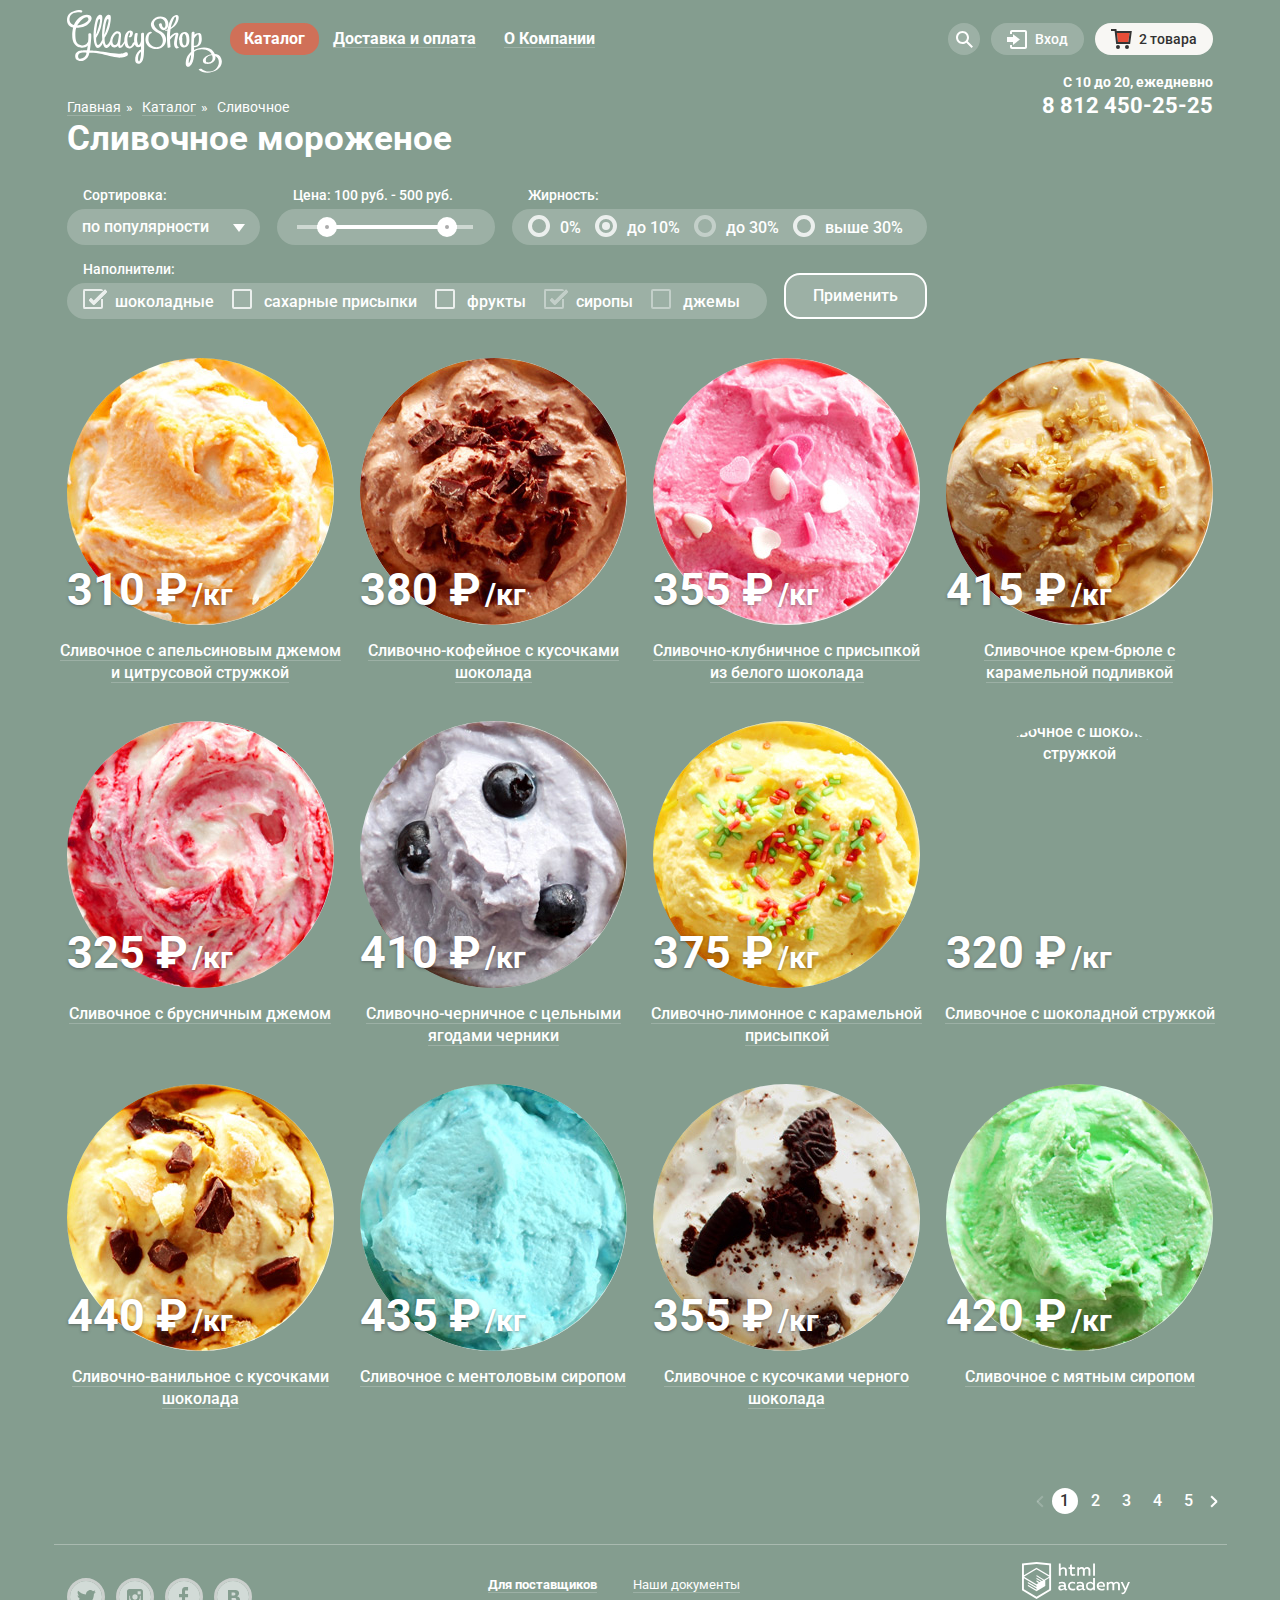
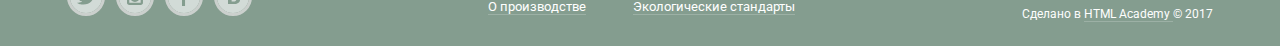
==== commit 5fde2816: "Начал оживление ползунка" ====
--- a/catalog.html
+++ b/catalog.html
@@ -23,7 +23,7 @@
       <nav class="main-nav">
         <ul class="main-nav__menu flex flex--wrap">
           <li class="main-nav__item">
-            <a class="main-nav__link main-nav__link--active" href="catmenu.html">Каталог</a>
+            <a class="main-nav__link main-nav__link--active">Каталог</a>
             <ul class="main-nav__submenu">
               <li class="main-nav__subitem main-nav__promoitem">
                 <a class="main-nav__sublink" href="#" tabindex="-1">Новинки</a>
@@ -187,9 +187,9 @@
               </p>
               <div class="filter__range-control">
                 <input class="filter__range visually-hidden" type="number" name="filter-range-start" id="filter-range-start" min="0" max="800" value="100" step="100" tabindex="-1">
-                <label class="filter__label" for="filter-range-start" tabindex="0"><span class="visually-hidden">Мин. цена</span></label>
+                <label class="filter__label" for="filter-range-start" tabindex="0" id="filter-range-start-control"><span class="visually-hidden">Мин. цена</span></label>
                 <input class="filter__range visually-hidden" type="number" name="filter-range-end" id="filter-range-end" min="0" max="800" value="500" step="100" tabindex="-1">
-                <label class="filter__label" for="filter-range-end" tabindex="0"><span class="visually-hidden">Макс. цена</span></label>
+                <label class="filter__label" for="filter-range-end" tabindex="0" id="filter-range-end-control"><span class="visually-hidden">Макс. цена</span></label>
               </div>
             </div>
             <div class="flex flex--column">
--- a/css/style.min.css
+++ b/css/style.min.css
@@ -1 +1 @@
-html{box-sizing:border-box}*,:after,:before{box-sizing:inherit}img{max-width:100%}a{text-decoration:none}.filter__checkbox.visually-hidden,.filter__radio.visually-hidden,.filter__range.visually-hidden,.visually-hidden:not(:focus):not(:active){position:absolute;width:1px;height:1px;margin:-1px;padding:0;overflow:hidden;white-space:nowrap;border:0;clip:rect(0 0 0 0);clip-path:inset(100%);-webkit-clip-path:inset(100%)}.container{width:95.5%;max-width:1146px;margin-right:auto;margin-left:auto}.container--slider{width:100%}.container--products{width:97.75%;max-width:1173px}.relative{position:relative}.flex{display:-ms-flexbox;display:flex}.flex--column{-ms-flex-direction:column;flex-direction:column}.flex--end{align-items:flex-end;-webkit-box-align:end;-ms-flex-align:end}.flex--center{align-items:center;-webkit-box-align:center;-ms-flex-align:center}.flex--between{justify-content:space-between;-webkit-box-pack:justify;-ms-flex-pack:justify}.flex--wrap{flex-wrap:wrap;-ms-flex-wrap:wrap}.flex-center{align-self:center;-ms-flex-item-align:center}.flex-end{align-self:flex-end;-ms-flex-item-align:end}.general-body{width:auto;min-width:900px;margin:0;padding:0;padding-top:9px;font-weight:400;font-size:16px;line-height:22px;font-family:Roboto,Arial,sans-serif;color:#fff}.general-body,.general-body--bg0{background-color:#849d8f}.general-body--bg1{background-color:#8996a6}.general-body--bg2{background-color:#9d8b84}.general-body__sliderbg{position:absolute;top:-9px;left:0;z-index:-1;width:100%;min-height:900px;background-color:transparent;background-repeat:no-repeat;background-position:top}.general-body__sliderbg--0{background-image:url(../img/general-slider__item--0.png)}.general-body__sliderbg--1{background-image:url(../img/general-slider__item--1.png)}.general-body__sliderbg--2{background-image:url(../img/general-slider__item--2.png)}.button{display:inline-block;height:46px;margin:0;padding:11px 24px;font-weight:700;font-size:18px;line-height:24px;text-align:center;color:#fff;text-decoration:none;background-color:#dc4e33;background-image:linear-gradient(0deg,#e74b36 0,#f26843);border-width:0;border-radius:24px;box-shadow:0 2px 2px 0 #9e4334;cursor:pointer;transition-timing-function:ease-in-out;transition-duration:.3s;transition-property:all}.button:focus,.button:hover{color:#fefefe;background-color:#f07a63;background-image:linear-gradient(0deg,#ec6f5e 0,#f58669);box-shadow:0 2px 2px 0 #ac1000}.button:active{color:#fceeec;background-color:#ac1000;background-image:linear-gradient(0deg,#e1613e 0,#d84732);box-shadow:inset 0 2px 2px 0 #952718}.button--primary{min-width:24px;height:44px;padding:10px 24px;font-weight:700;font-size:18px;line-height:24px;border-radius:24px}.button--big{min-width:40px;height:63px;padding:9px 40px 10px;font-weight:700;font-size:32px;line-height:44px;text-shadow:0 2px 5px rgba(160,32,11,.76);border-radius:40px}.button[disabled],.button[disabled]:active,.button[disabled]:focus,.button[disabled]:hover{color:#999;text-shadow:none;background-color:#e9dbd8;background-image:linear-gradient(0deg,#ecc7bf 0,#e9dbd8);box-shadow:0 2px 2px 0 #dfbcb5}.feedback-form__input,.feedback-form__textarea,.login-form__input,.search-form__input,.subscribe-form__input{height:44px;padding-left:15px;font:inherit;font-size:16px;line-height:24px;color:#323232;background-color:#fff;border:1px solid hsla(0,0%,70%,.52);border-radius:5px}.feedback-form__input:hover,.feedback-form__textarea:hover,.login-form__input:hover,.search-form__input:hover,.subscribe-form__input:hover{border-color:hsla(0,0%,60%,.52)}.feedback-form__input:focus,.feedback-form__textarea:focus,.login-form__input:focus,.search-form__input:focus,.subscribe-form__input:focus{border-color:rgba(46,136,228,.52)}.feedback-form__input::placeholder,.feedback-form__textarea::placeholder,.login-form__input::placeholder,.search-form__input::placeholder,.subscribe-form__input::placeholder{color:#999}.feedback-form__input::-webkit-input-placeholder,.feedback-form__textarea::-webkit-input-placeholder,.login-form__input::-webkit-input-placeholder,.search-form__input::-webkit-input-placeholder,.subscribe-form__input::-webkit-input-placeholder{color:#999}.feedback-form__input:-ms-input-placeholder,.feedback-form__input::-ms-input-placeholder,.feedback-form__textarea:-ms-input-placeholder,.feedback-form__textarea::-ms-input-placeholder,.login-form__input:-ms-input-placeholder,.login-form__input::-ms-input-placeholder,.search-form__input:-ms-input-placeholder,.search-form__input::-ms-input-placeholder,.subscribe-form__input:-ms-input-placeholder,.subscribe-form__input::-ms-input-placeholder{color:#999}.blog__link,.breadcrumbs__link,.copyright__link,.links__link,.login-form__link,.main-nav__link:before,.products__title{border-bottom:1px solid hsla(0,0%,100%,.2);transition:all .3s ease-in-out}.blog__link,.login-form__link{border-bottom-color:rgba(50,50,50,.2)}.blog__link{border-bottom-width:2px}.breadcrumbs__link:active,.breadcrumbs__link:focus,.breadcrumbs__link:hover,.copyright__link:active,.copyright__link:focus,.copyright__link:hover,.links__link:active,.links__link:focus,.links__link:hover,.products__title:active,.products__title:focus,.products__title:hover{color:#ffbc9e;border-bottom-color:rgba(232,77,55,.2)}.blog__link:active,.blog__link:focus,.blog__link:hover,.login-form__link:active,.login-form__link:focus,.login-form__link:hover{color:#e84d37;border-bottom-color:rgba(232,77,55,.2)}.main-nav__link:focus:before,.main-nav__link:hover:before{border-bottom:none}.general-header__link{display:inline-block;margin:0;padding:0;line-height:0}.general-header__logo{width:155px;height:65px}.main-nav{margin:0;margin-top:14px;margin-left:8px;padding:0;font-weight:700;font-size:16px;line-height:18px}.main-nav__menu,.main-nav__subitem,.main-nav__submenu,.main-nav_item{margin:0;padding:0;list-style:none}.main-nav__menu{position:relative;line-height:18px}.main-nav__item,.main-nav__link{color:#fff}.main-nav__item{position:relative;padding-bottom:10px}.main-nav__link{position:relative;display:inline-block;width:auto;height:32px;margin:0;padding:0;padding:7px 14px;border-radius:15px;transition:all .3s ease-in-out}.main-nav__link:before{content:"";position:absolute;top:24px;width:calc(100% - 28px)}.main-nav__link--active{background-color:#d07058}.main-nav__link--active:before{border-bottom:none}.main-nav__item:hover .main-nav__link,.main-nav__link:focus,.main-nav__link:hover{color:#333;background-color:#f7f6f3}.main-nav__link:active{background-color:#ededed;box-shadow:inset 0 2px 1px 0 #696969}.main-nav__item:hover .main-nav__submenu,.main-nav__link:hover+.main-nav__submenu .main-nav__submenu:hover{left:0}.main-nav__submenu{position:absolute;top:37px;left:-999em;z-index:1;min-width:145px;margin:0;padding:0;font-weight:400;font-size:14px;background-color:#f8f7f4;border-radius:5px;box-shadow:0 20px 20px 0 rgba(0,0,0,.4)}.main-nav__subitem,.main-nav__sublink{margin:0;padding:0;color:#323232;text-decoration:none}.main-nav__sublink{display:block;padding:7px 21px;line-height:16px}.main-nav__subitem:first-child .main-nav__sublink{padding-top:12px;border-top-left-radius:5px;border-top-right-radius:5px}.main-nav__subitem:last-child .main-nav__sublink{padding-bottom:14px;border-bottom-right-radius:5px;border-bottom-left-radius:5px}.main-nav__promoitem{position:relative}.main-nav__promoitem .main-nav__sublink{padding-bottom:12px;font-weight:700}.main-nav__promoitem .main-nav__sublink:before{content:"";position:absolute;bottom:0;left:6px;width:calc(100% - 15px);height:1px;background-color:rgba(50,50,50,.2)}.main-nav__sublink--active{color:#fff;background-color:#d07058}.main-nav__sublink:focus,.main-nav__sublink:hover{color:#323232;background-color:#fbded7}.main-nav__sublink:active{color:#323232;background-color:#f6b5a5}.user-interface{margin:0;margin-top:14px;margin-left:auto;padding:0}.user-interface__wrapper{position:relative}.button--interface{min-width:10px;height:32px;margin:0;margin-right:11px;padding:0;padding:8px 16px 8px 44px;font-weight:500;font-size:14px;line-height:16px;background-color:hsla(0,0%,100%,.2);background-image:none;border-radius:16px;box-shadow:none}.user-interface__wrapper:last-child .button--interface{margin-right:0}.button--cart-active,.button--interface:active,.button--interface:focus,.button--interface:hover,.user-interface__wrapper:hover .button--interface{color:#323232;background-color:#f8f7f4;box-shadow:none}.button--cart,.button--cart-active,.button--login,.button--search{background-repeat:no-repeat}.button--cart,.button--cart-active,.button--login{background-position:16px}.button--search{padding-top:18px;padding-left:16px;background-image:url(../img/button--search.svg);background-position:50%}.button--search:active,.button--search:focus,.user-interface__wrapper:hover .button--search{background-image:url(../img/button--search--hover.svg)}.user-interface__wrapper:hover .search-form{right:10px;left:auto}.button--login{background-image:url(../img/button--login.svg)}.button--login:active,.button--login:focus,.user-interface__wrapper:hover .button--login{background-image:url(../img/button--login--hover.svg)}.user-interface__wrapper:hover .login-form{right:10px;left:auto}.button--cart,.button--cart:active,.button--cart:focus,.user-interface__wrapper:hover .button--cart{color:inherit;background-color:hsla(0,0%,100%,.2);background-image:url(../img/button--cart.svg);box-shadow:none}.button--cart-active,.button--cart-active:active,.button--cart-active:focus,.user-interface__wrapper:hover .button--cart-active{background-image:url(../img/button--cart--full.svg)}.user-interface__wrapper:hover .cart{right:0;left:auto}.workhours,.workphone{margin:0;margin-left:auto;padding:0}.workhours{margin-bottom:4px;font-weight:700;font-size:14px;line-height:16px}.workphone{font-weight:700;font-size:22px;line-height:24px;text-decoration:none}.breadcrumbs{position:absolute;top:-22px;display:inline;margin-right:auto}.breadcrumbs__item,.breadcrumbs__list{display:inline;margin:0;padding:0;list-style:none}.breadcrumbs__item,.breadcrumbs__link{position:relative;font-weight:400;font-size:14px;line-height:16px;color:inherit}.breadcrumbs__item{margin-right:18px}.breadcrumbs__link{margin:0;padding:0}.breadcrumbs__link:after{content:"\00BB";position:absolute;top:0;right:-12px}.main__title{margin:0;margin-right:auto;margin-bottom:28px;padding:0;font-weight:700;font-size:35px;line-height:41px;color:inherit}.hero{margin-bottom:40px}.hero,.hero .container{position:relative}.general-slider{width:675px;margin-right:auto;margin-left:auto}.general-slider__item{padding-top:275px}.hero__slogan{max-width:100%;margin:0;margin-bottom:30px;padding:0;font-weight:700;font-size:60px;line-height:60px;text-align:center}.slider-control{position:absolute;top:443px;margin-right:auto}.button--slider,.button--slider-active{width:21px;height:21px;margin-right:5px;padding:0;background-color:transparent;background-image:none;border:2px solid #fff;border-radius:21px;box-shadow:none}.button--slider-active:focus,.button--slider-active:hover,.button--slider:focus,.button--slider:hover{background-color:hsla(45,22%,96%,.4);background-image:none;box-shadow:none}.button--slider-active,.button--slider-active:active,.button--slider:active{background-color:#fff;background-image:none;box-shadow:none}.filter{margin:0;margin-right:auto;margin-bottom:30px;padding:0;color:inherit}.filter__form{max-width:860px}.filter__label{margin:0;margin-bottom:6px;padding:0;font-weight:500;font-size:14px;line-height:16px;color:inherit}.filter__label:first-child{padding-left:16px}.filter__label--big{font-size:16px;line-height:18px}.filter__label--checkbox{margin-top:16px}.filter__option,.filter__select{font-weight:500;font-size:16px;line-height:18px;color:inherit;background-color:hsla(0,0%,100%,.2)}.filter__select{width:193px;padding-left:15px;border:none;cursor:pointer;-webkit-appearance:none;-moz-appearance:none;appearance:none}.filter__select::-ms-expand{display:none}.filter__select:focus{background-color:#fff}.filter__select-dropdown{position:absolute;top:37px;right:15px;width:0;height:0;border-top:8px solid #fff;border-right:6px solid transparent;border-left:6px solid transparent}.filter__select:active+.filter__select-dropdown,.filter__select:focus+.filter__select-dropdown,.filter__select:hover+.filter__select-dropdown{border-top-color:#323232}.filter__option:active,.filter__option:focus,.filter__option:hover,.filter__select:active,.filter__select:focus,.filter__select:hover{color:#323232}.filter__range-end,.filter__range-start{color:inherit}.filter__item,.filter__range-control,.filter__select{min-height:36px;background-color:hsla(0,0%,100%,.2);border-radius:20px}.filter__item{padding-left:16px}.filter__item--fat{width:415px}.filter__item--filler{width:700px}.filter__range-control{position:relative;width:218px}.filter__range-control:after,.filter__range-control:before{content:"";position:absolute;top:16px;left:20px;z-index:1;width:176px;height:4px;background-color:#fff;opacity:.5}.filter__range-control:before{opacity:.5}.filter__range-control .filter__label{position:absolute}.filter__range-control .filter__label:before{content:"";position:absolute;top:8px;left:20px;z-index:2;display:block;width:20px;height:20px;background-color:#ababab;border:8px solid #fff;border-radius:50%;cursor:pointer}.filter__range-control:before{left:40px;width:140px;opacity:1}.filter__range-control .filter__label[for=filter-range-start]:before{left:40px}.filter__range-control .filter__label[for=filter-range-end]:before{left:160px}.filter__range-control .filter__label:focus{outline:none}.filter__range-control .filter__label:focus:before{outline:auto;outline-width:2px;outline-style:solid;outline-color:Highlight}.filter__radio+.filter__label{position:relative;display:inline-block;margin-right:10px;margin-bottom:0;margin-left:32px;padding-top:10px;padding-bottom:6px;cursor:pointer}.filter__radio:active+.filter__label,.filter__radio:focus+.filter__label,.filter__radio:not(:disabled)+.filter__label:hover{color:#323232}.filter__radio+.filter__label:before,.filter__radio:checked+.filter__label:after{content:"";position:absolute;top:-2px;left:-32px;width:22px;height:22px;margin:0;margin-top:8px;margin-bottom:8px;padding:0;background-color:transparent;border:4px solid #fff;border-radius:11px;opacity:.8}.filter__radio:checked+.filter__label:after{top:5px;left:-25px;width:8px;height:8px;background-color:#fff;border:none;opacity:.8}.filter__radio+.filter__label:active:after,.filter__radio+.filter__label:active:before,.filter__radio+.filter__label:hover:after,.filter__radio+.filter__label:hover:before{opacity:1}.filter__radio:focus+.filter__label:before{outline:auto;outline-width:2px;outline-style:solid;outline-color:Highlight;opacity:1}.filter__radio:focus+.filter__label:after{opacity:1}.filter__radio:disabled+.filter__label:after,.filter__radio:disabled+.filter__label:before{opacity:.4}.filter__checkbox+.filter__label{position:relative;display:inline-block;margin-right:14px;margin-bottom:0;margin-left:32px;padding-top:10px;padding-bottom:6px;cursor:pointer}.filter__checkbox:active+.filter__label,.filter__checkbox:focus+.filter__label,.filter__checkbox:not(:disabled)+.filter__label:hover{color:#323232}.filter__checkbox+.filter__label:before,.filter__checkbox:checked+.filter__label:after{content:"";position:absolute;top:-2px;left:-32px;width:20px;height:20px;margin-top:8px;margin-bottom:8px;background-color:transparent;border:2px solid #fff;border-radius:2px;opacity:.8}.filter__checkbox:checked+.filter__label:before{background-image:linear-gradient(#fff,#fff);background-repeat:no-repeat;background-position:100% 100%;background-size:2px 8px;border-right:none}.filter__checkbox:checked+.filter__label:after{top:1px;left:-27px;height:8px;border-width:4px;border-top:none;border-right:none;transform:rotate(-45deg)}.filter__checkbox+.filter__label:active:after,.filter__checkbox+.filter__label:active:before,.filter__checkbox+.filter__label:hover:after,.filter__checkbox+.filter__label:hover:before{opacity:1}.filter__checkbox:focus+.filter__label:before{outline:auto;outline-width:2px;outline-style:solid;outline-color:Highlight;opacity:1}.filter__checkbox:focus+.filter__label:after{opacity:1}.filter__checkbox:disabled+.filter__label:after,.filter__checkbox:disabled+.filter__label:before{opacity:.4}.button--filter{display:inline-block;height:36px;margin-top:auto;padding:7px 27px;font-weight:500;font-size:16px;line-height:18px;color:#fff;background-color:hsla(0,0%,100%,.2);background-image:none;border:2px solid #fff;border-radius:16px;box-shadow:none}.button--filter:focus,.button--filter:hover{color:#323232;background-color:#fff;background-image:none;border-color:transparent;box-shadow:none}.button--filter:active{padding:9px 29px;color:#323232;background-color:#ededed;background-image:none;border-width:0;box-shadow:inset 0 2px 2px 0 #696969}.promo{margin-bottom:30px}.promo__item{width:100%;min-height:230px;padding:18px;font-weight:700;background-repeat:no-repeat;border-radius:12px}.promo__item--raspberry{margin-right:2.5%;background-color:#851127;background-image:url(../img/promo__item--raspberry.jpg)}.promo__item--chocolate{background-color:#3e2419;background-image:url(../img/promo__item--chocolate.jpg)}.promo__content,.promo__title{margin:0;padding:0}.promo__title{margin-bottom:15px;font-size:35px;line-height:41px}.promo__content{margin-bottom:auto;font-size:18px;line-height:22px}.promo__item .button{margin-bottom:5px}.products__item,.products__list{margin:0;padding:0;list-style:none}.products--catalog .products__list{margin-bottom:50px}.products__item{position:relative;z-index:1;width:25%;margin-bottom:25px;padding-top:9px;padding-right:.5%;padding-left:.5%;border-radius:5px;border-bottom-right-radius:0;border-bottom-left-radius:0;transition:all .2s ease-in-out}.products--catalog .products__item{margin-bottom:15px}.products__quickview{position:absolute;bottom:-60px;left:0;z-index:-1;width:100%;height:60px;border-bottom-right-radius:5px;border-bottom-left-radius:5px;transition:all .2s ease-in-out}.products__quickview .button{margin:0 auto}.products__item:focus,.products__item:focus .products__quickview,.products__item:hover,.products__item:hover .products__quickview,.products__quickview:focus,.products__quickview:hover{z-index:2;background-color:hsla(0,0%,100%,.2)}.products__item:focus,.products__item:hover{box-shadow:0 -10px 20px 0 rgba(0,0,0,.4)}.products__item:focus .products__quickview,.products__item:hover .products__quickview,.products__quickview:focus,.products__quickview:hover{box-shadow:0 10px 20px 0 rgba(0,0,0,.4)}.products__link{max-width:100%;font-weight:500;font-size:16px;line-height:22px;text-align:center;color:#fff}.products__link--text{margin-bottom:13px}.products__icon{position:absolute;top:-15px;left:0;display:inline-block;width:61px;height:61px;background-image:url(../img/products__icon.svg);background-repeat:no-repeat}.products__image{max-width:100%;height:auto;margin-right:auto;margin-bottom:15px;margin-left:auto;border-radius:50%}.products__kg,.products__price{font-weight:700;line-height:45px}.products__wrapper{position:absolute;bottom:23px;left:0;margin:0;text-shadow:0 1px 3px rgba(49,50,53,.5)}.products__price{font-size:45px}.products__kg{font-size:30px}.products__item .button{margin-bottom:5%;padding-right:17px;padding-left:17px;opacity:0}.products__item .button:focus,.products__item:focus .button,.products__item:hover .button{opacity:1}.advantages{margin-bottom:40px;padding:21px;padding-top:24px;padding-bottom:14px;font-weight:400;font-size:16px;line-height:22px;color:#323232;background-color:#eee1c6;background-image:url(../img/advantages.jpg);background-repeat:repeat;border-radius:12px}.advantages__lead{margin:0;padding:0;font-weight:500;font-size:24px;line-height:30px}.advantages__item,.advantages__list{margin:0;padding:0;list-style:none}.advantages__list{padding-top:10px}.advantages__item{width:48.75%;padding-bottom:12px;padding-left:57px;background-repeat:no-repeat;background-position:0 0}.advantages__item:nth-child(odd){margin-right:2.5%}.advantages__item--ice-cream{background-image:url(../img/advantages__item--ice-cream.svg)}.advantages__item--cow{background-image:url(../img/advantages__item--cow.svg)}.advantages__item--leaf{background-image:url(../img/advantages__item--leaf.svg)}.advantages__item--thermo{background-image:url(../img/advantages__item--thermo.svg)}.advantages_content{margin:0;margin-top:10px;padding:0}.news{width:50%;min-height:220px;margin-right:2.5%;margin-bottom:40px;padding:20px;padding-top:22px;color:#323232;background-color:#fff;background-image:url(../img/blog.jpg);background-repeat:no-repeat;background-position:-50px -220px;border-radius:12px}.blog,.blog__title{margin:0;padding:0}.blog__title{margin-bottom:4px;font-weight:500;font-size:16px;line-height:22px}.blog__wrapper{max-width:285px}.blog__link{display:inline;margin:0;padding:0;font-weight:700;font-size:24px;line-height:30px;color:inherit;text-decoration:none}.subscribe{width:50%;min-height:220px;margin-bottom:40px;padding:5px;font-weight:400;font-size:16px;line-height:22px;color:#5a5a5a;background-color:#f8f7f4;background-image:linear-gradient(135deg,#fe9e90 12.5%,#f8f7f4 0,#f8f7f4 25%,#92cdff 0,#92cdff 37.5%,#f8f7f4 0,#f8f7f4 50%,#fe9e90 0,#fe9e90 62.5%,#f8f7f4 0,#f8f7f4 75%,#92cdff 0,#92cdff 87.5%,#f8f7f4 0,#f8f7f4);background-repeat:repeat;background-size:38px 38px;border-radius:12px}.subscribe__content{margin:0;margin-bottom:35px;padding:0}.subscribe-form{min-height:100%;margin:0;padding:28px;padding-right:21px;padding-left:21px;background-color:#f8f7f4;border-radius:12px}.subscribe-form__input{width:100%;margin-right:13px}.subscribe-form .button--primary{flex-shrink:0;padding-right:17px;padding-left:17px;-ms-flex-negative:0}.pagination{padding-bottom:30px;color:inherit;border-bottom:1px solid hsla(0,0%,100%,.3)}.pagination__list{margin:0;padding:0;list-style:none}.pagination__item{position:relative;margin-left:5px}.pagination__item:first-child{margin-left:auto}.pagination__item:last-child{margin-right:12px}.pagination__link{display:inline-block;width:26px;height:26px;margin:0;padding:0;padding:4px;font-weight:500;font-size:16px;line-height:18px;text-align:center;color:inherit;background-color:hsla(0,0%,100%,0);border-radius:50%}.pagination__link:focus,.pagination__link:hover{background-color:hsla(0,0%,100%,.2)}.pagination__link--active,.pagination__link:active{color:#323232;background-color:#fff}.pagination__link--disabled,.pagination__link--disabled:after,.pagination__link--disabled:before{border-color:hsla(0,0%,100%,.2)}.pagination__link--next,.pagination__link--next:active,.pagination__link--next:focus,.pagination__link--next:hover,.pagination__link--prev,.pagination__link--prev:active,.pagination__link--prev:focus,.pagination__link--prev:hover{width:0;height:0;background-color:hsla(0,0%,100%,0)}.pagination__link--next:after,.pagination__link--next:before,.pagination__link--prev:after,.pagination__link--prev:before{content:"";position:absolute;top:50%;display:block;width:0;height:8px}.pagination__link--next:after,.pagination__link--next:before{right:0;border-right-width:2px;border-right-style:solid}.pagination__link--next:before{margin-top:-6px;transform:rotate(135deg)}.pagination__link--next:after{margin-top:-1px;transform:rotate(45deg)}.pagination__link--prev:after,.pagination__link--prev:before{left:0;border-left-width:2px;border-left-style:solid}.pagination__link--prev:before{margin-top:-6px;transform:rotate(45deg)}.pagination__link--prev:after{margin-top:-1px;transform:rotate(135deg)}.map{height:430px;background-color:#e7e3d1;background-image:url(../img/map.jpg);background-repeat:no-repeat;background-position:top}.map__google{width:100%;height:430px;border:none}.map .container{position:relative}.contact-card{position:absolute;top:-370px;right:0;width:302px;min-height:305px;margin-left:auto;padding:25px;font-weight:400;color:#323232;background-color:#f9f9f9;border-radius:15px}.contact-card__title{margin:0;margin-bottom:4px;padding:0;padding-top:19px;font-weight:inherit;font-size:14px;line-height:20px}.contact-card__title:first-child{margin-bottom:0;padding-top:4px}.contact-card__info{margin:0;padding:0;padding-top:2px;font-weight:700;font-size:18px;line-height:24px;font-style:normal}.contact-card__caption{margin:0;margin-bottom:22px;padding:0;font-weight:inherit;font-size:14px;line-height:22px}.contact-card .button--primary{width:100%}.general-footer{min-height:85px;margin-top:16px}.links,.links__item,.social,.social__item{margin:0;padding:0;list-style:none}.social{margin-top:17px}.social__item{margin-right:11px}.social__link{display:block;width:38px;height:38px;background-repeat:no-repeat;background-position:50%;border:3px solid #ddd;border-radius:50%;opacity:.8}.social__link--twitter{background-image:url(../img/social__link--twitter.svg)}.social__link--instagram{background-image:url(../img/social__link--instagram.svg)}.social__link--facebook{background-image:url(../img/social__link--facebook.svg)}.social__link--vkontakte{background-image:url(../img/social__link--vkontakte.svg)}.social__link:focus,.social__link:hover{opacity:1}.social__link:active{opacity:.9}.general-footer__nav{width:310px;margin-top:12px}.links,.links__item,.links__link{color:inherit}.links__item{width:145px}.links__item:nth-child(2n){width:165px}.links__link{position:relative;font-size:13px;line-height:18px}.links__link--like{font-weight:700}.links__link--like:before{content:"";position:absolute;top:3px;left:-20px;width:15px;height:13px;font-weight:400;background-image:url(../img/links__link--like.svg)}.copyright,.copyright__link{margin:0;padding:0;font-size:12px;line-height:18px;color:#fefefe}.copyright__link--img,.copyright__link--img:active,.copyright__link--img:focus,.copyright__link--img:hover{border-bottom:none}.copyright__logo{width:108px;height:39px}.cart,.feedback-form,.login-form,.search-form{color:#323232;background-color:#f8f7f4;border-radius:6px;box-shadow:0 20px 20px 0 rgba(0,0,0,.4)}.cart,.login-form,.search-form{position:absolute;top:36px;left:-999em;z-index:1;padding:20px 15px}.search-form{width:341px;min-height:84px}.search-form__input{width:100%}.login-form{width:277px;min-height:214px;padding-right:19px;padding-left:19px}.login-form__input{width:100%;margin-bottom:20px}.login-form__link{font-weight:400;font-size:13px;line-height:24px;color:inherit}.login-form .button{margin-right:19px}.cart{width:539px;min-height:242px;border-radius:5px}.cart__products{margin:0;padding:0;border-collapse:collapse;border-spacing:0;border-bottom-width:1px;border-bottom-style:solid;border-bottom-color:#cacac7}.cart__row{height:40px;margin:0;padding:0}.cart__col-header{margin:0;padding:0;color:inherit}.cart__td{margin:0;padding:0;padding-bottom:20px}.button--remove{position:relative;width:11px;height:11px;margin:0;padding:0;vertical-align:text-top;background-color:transparent;background-image:none;box-shadow:none}.button--remove:active,.button--remove:focus,.button--remove:hover{background-color:transparent;background-image:none;box-shadow:none;opacity:.5}.button--remove:after,.button--remove:before{content:"";position:absolute;top:0;left:0;width:1px;height:12px;background-color:#2c2829}.button--remove:before{transform:rotate(45deg)}.button--remove:after{transform:rotate(-45deg)}.cart__td--remove{padding-left:6px}.cart__td--img{padding-left:9px}.cart__image{width:35px;height:35px;border-radius:35px}.cart__name{width:220px;padding-left:13px;vertical-align:bottom}.cart__name,.cart__price,.cart__quantity,.cart__subtotal{font-weight:400;font-size:13px;line-height:16px;color:inherit}.cart__quantity{padding-left:32px}.cart__price{padding-left:4px;color:#999}.cart__subtotal{padding-left:28px}.cart__total{padding-top:15px;padding-bottom:15px;caption-side:bottom;font-weight:700;font-size:15px;line-height:18px;text-align:right;color:inherit}.cart .button{align-self:flex-end;-ms-flex-item-align:end}.cart--empty{width:250px;min-height:50px}.cart--empty .button{margin:auto}@keyframes a{0%{transform:translateX(-1500px) skewX(30deg) scaleX(1.3)}70%{transform:translateX(30px) skewX(0deg) scaleX(.9)}to{transform:translateX(0) skewX(0deg) scaleX(1)}}@keyframes b{0%{transform:translateZ(0)}15%{transform:translate3d(-25%,0,0) rotate(-5deg)}30%{transform:translate3d(20%,0,0) rotate(3deg)}45%{transform:translate3d(-15%,0,0) rotate(-3deg)}60%{transform:translate3d(10%,0,0) rotate(2deg)}75%{transform:translate3d(-5%,0,0) rotate(-1deg)}to{transform:translateZ(0)}}.feedback,.modal{color:inherit}.modal{position:fixed;top:0;left:0;z-index:5;width:100%;height:100%;background-color:rgba(0,0,0,.3)}.modal--animated{transform:scaleY(.01) scaleX(0);animation:a 1s cubic-bezier(.165,.84,.44,1) forwards}.modal--error .feedback-form{animation:b 1s linear forwards}.button--modal-close{position:absolute;top:calc(50% - 210px);left:calc(50% + 205px);z-index:1;width:18px;height:18px}.button--modal-close:after,.button--modal-close:before{top:5px;left:5px;width:2px;height:18px}.feedback-form{position:absolute;top:calc(50% - 220px);left:calc(50% - 240px);width:478px;min-height:443px;padding:15px 24px 23px;border-radius:10px;box-shadow:none}.feedback-form__title{margin-bottom:20px;font-weight:500;font-size:24px;line-height:28px;color:inherit}.feedback-form__input{width:271px;margin-bottom:20px}.feedback-form__textarea{width:100%;min-height:159px;margin-bottom:20px;padding-top:10px;padding-bottom:10px;resize:none}.feedback-form .button{align-self:flex-end;-ms-flex-item-align:end}+html{box-sizing:border-box}*,:after,:before{box-sizing:inherit}img{max-width:100%}a{text-decoration:none}.filter__checkbox.visually-hidden,.filter__radio.visually-hidden,.filter__range.visually-hidden,.visually-hidden:not(:focus):not(:active){position:absolute;width:1px;height:1px;margin:-1px;padding:0;overflow:hidden;white-space:nowrap;border:0;clip:rect(0 0 0 0);clip-path:inset(100%);-webkit-clip-path:inset(100%)}.container{width:95.5%;max-width:1146px;margin-right:auto;margin-left:auto}.container--slider{width:100%}.container--products{width:97.75%;max-width:1173px}.relative{position:relative}.flex{display:-ms-flexbox;display:flex}.flex--column{-ms-flex-direction:column;flex-direction:column}.flex--end{align-items:flex-end;-webkit-box-align:end;-ms-flex-align:end}.flex--center{align-items:center;-webkit-box-align:center;-ms-flex-align:center}.flex--between{justify-content:space-between;-webkit-box-pack:justify;-ms-flex-pack:justify}.flex--wrap{flex-wrap:wrap;-ms-flex-wrap:wrap}.flex-center{align-self:center;-ms-flex-item-align:center}.flex-end{align-self:flex-end;-ms-flex-item-align:end}.general-body{width:auto;min-width:900px;margin:0;padding:0;padding-top:9px;font-weight:400;font-size:16px;line-height:22px;font-family:Roboto,Arial,sans-serif;color:#fff}.general-body,.general-body--bg0{background-color:#849d8f}.general-body--bg1{background-color:#8996a6}.general-body--bg2{background-color:#9d8b84}.general-body__sliderbg{position:absolute;top:-9px;left:0;z-index:-1;width:100%;min-height:900px;background-color:transparent;background-repeat:no-repeat;background-position:top}.general-body__sliderbg--0{background-image:url(../img/general-slider__item--0.png)}.general-body__sliderbg--1{background-image:url(../img/general-slider__item--1.png)}.general-body__sliderbg--2{background-image:url(../img/general-slider__item--2.png)}.button{display:inline-block;min-height:46px;margin:0;padding:11px 24px;font-weight:700;font-size:18px;line-height:24px;vertical-align:baseline;text-align:center;color:#fff;text-decoration:none;background-color:#dc4e33;background-image:linear-gradient(0deg,#e74b36 0,#f26843);border-width:0;border-radius:24px;box-shadow:0 2px 2px 0 #9e4334;cursor:pointer;transition-timing-function:ease-in-out;transition-duration:.3s;transition-property:all}.button:focus,.button:hover{color:#fefefe;background-color:#f07a63;background-image:linear-gradient(0deg,#ec6f5e 0,#f58669);box-shadow:0 2px 2px 0 #ac1000}.button:active{color:#fceeec;background-color:#ac1000;background-image:linear-gradient(0deg,#e1613e 0,#d84732);box-shadow:inset 0 2px 2px 0 #952718}.button--primary{min-width:24px;min-height:44px;padding:10px 24px;font-weight:700;font-size:18px;line-height:24px;border-radius:24px}.button--big{min-width:40px;min-height:63px;padding:9px 40px 10px;font-weight:700;font-size:32px;line-height:44px;text-shadow:0 2px 5px rgba(160,32,11,.76);border-radius:40px}.button[disabled],.button[disabled]:active,.button[disabled]:focus,.button[disabled]:hover{color:#999;text-shadow:none;background-color:#e9dbd8;background-image:linear-gradient(0deg,#ecc7bf 0,#e9dbd8);box-shadow:0 2px 2px 0 #dfbcb5}.feedback-form__input,.feedback-form__textarea,.login-form__input,.search-form__input,.subscribe-form__input{height:44px;padding-left:15px;font:inherit;font-size:16px;line-height:24px;color:#323232;background-color:#fff;border:1px solid hsla(0,0%,70%,.52);border-radius:5px}.feedback-form__input:hover,.feedback-form__textarea:hover,.login-form__input:hover,.search-form__input:hover,.subscribe-form__input:hover{border-color:hsla(0,0%,60%,.52)}.feedback-form__input:focus,.feedback-form__textarea:focus,.login-form__input:focus,.search-form__input:focus,.subscribe-form__input:focus{border-color:rgba(46,136,228,.52)}.feedback-form__input::placeholder,.feedback-form__textarea::placeholder,.login-form__input::placeholder,.search-form__input::placeholder,.subscribe-form__input::placeholder{color:#999}.feedback-form__input::-webkit-input-placeholder,.feedback-form__textarea::-webkit-input-placeholder,.login-form__input::-webkit-input-placeholder,.search-form__input::-webkit-input-placeholder,.subscribe-form__input::-webkit-input-placeholder{color:#999}.feedback-form__input:-ms-input-placeholder,.feedback-form__input::-ms-input-placeholder,.feedback-form__textarea:-ms-input-placeholder,.feedback-form__textarea::-ms-input-placeholder,.login-form__input:-ms-input-placeholder,.login-form__input::-ms-input-placeholder,.search-form__input:-ms-input-placeholder,.search-form__input::-ms-input-placeholder,.subscribe-form__input:-ms-input-placeholder,.subscribe-form__input::-ms-input-placeholder{color:#999}.blog__link,.breadcrumbs__link,.copyright__link,.links__link,.login-form__link,.main-nav__link:before,.products__title{border-bottom:1px solid hsla(0,0%,100%,.2);transition:all .3s ease-in-out}.blog__link,.login-form__link{border-bottom-color:rgba(50,50,50,.2)}.blog__link{border-bottom-width:2px}.breadcrumbs__link:active,.breadcrumbs__link:focus,.breadcrumbs__link:hover,.copyright__link:active,.copyright__link:focus,.copyright__link:hover,.links__link:active,.links__link:focus,.links__link:hover,.products__title:active,.products__title:focus,.products__title:hover{color:#ffbc9e;border-bottom-color:rgba(232,77,55,.2)}.blog__link:active,.blog__link:focus,.blog__link:hover,.login-form__link:active,.login-form__link:focus,.login-form__link:hover{color:#e84d37;border-bottom-color:rgba(232,77,55,.2)}.main-nav__link:focus:before,.main-nav__link:hover:before{border-bottom:none}.general-header__link{display:inline-block;margin:0;padding:0;line-height:0;vertical-align:baseline}.general-header__logo{width:155px;height:65px}.main-nav{margin:0;margin-top:14px;margin-left:8px;padding:0;font-weight:700;font-size:16px;line-height:18px}.main-nav__menu,.main-nav__subitem,.main-nav__submenu,.main-nav_item{margin:0;padding:0;list-style:none}.main-nav__menu{position:relative;line-height:18px}.main-nav__item,.main-nav__link{color:#fff}.main-nav__item{position:relative;padding-bottom:10px}.main-nav__link{position:relative;display:inline-block;width:auto;min-height:32px;margin:0;padding:0;padding:7px 14px;vertical-align:baseline;border-radius:15px;transition:all .3s ease-in-out}.main-nav__link:before{content:"";position:absolute;top:24px;width:calc(100% - 28px)}.main-nav__link--active{background-color:#d07058}.main-nav__link--active:before{border-bottom:none}.main-nav__item:hover .main-nav__link,.main-nav__link:focus,.main-nav__link:hover{color:#333;background-color:#f7f6f3}.main-nav__link:active{background-color:#ededed;box-shadow:inset 0 2px 1px 0 #696969}.main-nav__item:hover .main-nav__submenu,.main-nav__link:hover+.main-nav__submenu .main-nav__submenu:hover{left:0}.main-nav__submenu{position:absolute;top:37px;left:-999em;z-index:1;min-width:145px;margin:0;padding:0;font-weight:400;font-size:14px;background-color:#f8f7f4;border-radius:5px;box-shadow:0 20px 20px 0 rgba(0,0,0,.4)}.main-nav__subitem,.main-nav__sublink{margin:0;padding:0;color:#323232;text-decoration:none}.main-nav__sublink{display:block;padding:7px 21px;line-height:16px}.main-nav__subitem:first-child .main-nav__sublink{padding-top:12px;border-top-left-radius:5px;border-top-right-radius:5px}.main-nav__subitem:last-child .main-nav__sublink{padding-bottom:14px;border-bottom-right-radius:5px;border-bottom-left-radius:5px}.main-nav__promoitem{position:relative}.main-nav__promoitem .main-nav__sublink{padding-bottom:12px;font-weight:700}.main-nav__promoitem .main-nav__sublink:before{content:"";position:absolute;bottom:0;left:6px;width:calc(100% - 15px);height:1px;background-color:rgba(50,50,50,.2)}.main-nav__sublink--active{color:#fff;background-color:#d07058}.main-nav__sublink:focus,.main-nav__sublink:hover{color:#323232;background-color:#fbded7}.main-nav__sublink:active{color:#323232;background-color:#f6b5a5}.user-interface{margin:0;margin-top:14px;margin-left:auto;padding:0}.user-interface__wrapper{position:relative}.button--interface{min-width:10px;min-height:32px;margin:0;margin-right:11px;padding:0;padding:8px 16px 8px 44px;font-weight:500;font-size:14px;line-height:16px;background-color:hsla(0,0%,100%,.2);background-image:none;border-radius:16px;box-shadow:none}.user-interface__wrapper:last-child .button--interface{margin-right:0}.button--cart-active,.button--interface:active,.button--interface:focus,.button--interface:hover,.user-interface__wrapper:hover .button--interface{color:#323232;background-color:#f8f7f4;box-shadow:none}.button--cart,.button--cart-active,.button--login,.button--search{background-repeat:no-repeat}.button--cart,.button--cart-active,.button--login{background-position:16px}.button--search{padding-top:18px;padding-left:16px;background-image:url(../img/button--search.svg);background-position:50%}.button--search:active,.button--search:focus,.user-interface__wrapper:hover .button--search{background-image:url(../img/button--search--hover.svg)}.user-interface__wrapper:hover .search-form{right:10px;left:auto}.button--login{background-image:url(../img/button--login.svg)}.button--login:active,.button--login:focus,.user-interface__wrapper:hover .button--login{background-image:url(../img/button--login--hover.svg)}.user-interface__wrapper:hover .login-form{right:10px;left:auto}.button--cart,.button--cart:active,.button--cart:focus,.user-interface__wrapper:hover .button--cart{color:inherit;background-color:hsla(0,0%,100%,.2);background-image:url(../img/button--cart.svg);box-shadow:none}.button--cart-active,.button--cart-active:active,.button--cart-active:focus,.user-interface__wrapper:hover .button--cart-active{background-image:url(../img/button--cart--full.svg)}.user-interface__wrapper:hover .cart{right:0;left:auto}.workhours,.workphone{margin:0;margin-left:auto;padding:0}.workhours{margin-bottom:4px;font-weight:700;font-size:14px;line-height:16px}.workphone{font-weight:700;font-size:22px;line-height:24px;text-decoration:none}.breadcrumbs{position:absolute;top:-22px;display:inline;margin-right:auto}.breadcrumbs__item,.breadcrumbs__list{display:inline;margin:0;padding:0;list-style:none}.breadcrumbs__item,.breadcrumbs__link{position:relative;font-weight:400;font-size:14px;line-height:16px;color:inherit}.breadcrumbs__item{margin-right:18px}.breadcrumbs__link{margin:0;padding:0}.breadcrumbs__link:after{content:"\00BB";position:absolute;top:0;right:-12px}.main__title{margin:0;margin-right:auto;margin-bottom:28px;padding:0;font-weight:700;font-size:35px;line-height:41px;color:inherit}.hero{margin-bottom:40px}.hero,.hero .container{position:relative}.general-slider{width:675px;margin-right:auto;margin-left:auto}.general-slider__item{padding-top:275px}.hero__slogan{max-width:100%;margin:0;margin-bottom:30px;padding:0;font-weight:700;font-size:60px;line-height:60px;text-align:center}.slider-control{position:absolute;top:443px;margin-right:auto}.button--slider,.button--slider-active{width:21px;min-height:21px;margin-right:5px;padding:0;background-color:transparent;background-image:none;border:2px solid #fff;border-radius:21px;box-shadow:none}.button--slider-active:focus,.button--slider-active:hover,.button--slider:focus,.button--slider:hover{background-color:hsla(45,22%,96%,.4);background-image:none;box-shadow:none}.button--slider-active,.button--slider-active:active,.button--slider:active{background-color:#fff;background-image:none;box-shadow:none}.filter{margin:0;margin-right:auto;margin-bottom:30px;padding:0;color:inherit}.filter__form{max-width:860px}.filter__label{margin:0;margin-bottom:6px;padding:0;font-weight:500;font-size:14px;line-height:16px;color:inherit}.filter__label:first-child{padding-left:16px}.filter__label--big{font-size:16px;line-height:18px}.filter__label--checkbox{margin-top:16px}.filter__option,.filter__select{font-weight:500;font-size:16px;line-height:18px;color:inherit;background-color:hsla(0,0%,100%,.2)}.filter__select{width:193px;padding-left:15px;border:none;cursor:pointer;-webkit-appearance:none;-moz-appearance:none;appearance:none}.filter__select::-ms-expand{display:none}.filter__select:focus{background-color:#fff}.filter__select-dropdown{position:absolute;top:37px;right:15px;width:0;height:0;border-top:8px solid #fff;border-right:6px solid transparent;border-left:6px solid transparent}.filter__select:active+.filter__select-dropdown,.filter__select:focus+.filter__select-dropdown,.filter__select:hover+.filter__select-dropdown{border-top-color:#323232}.filter__option:active,.filter__option:focus,.filter__option:hover,.filter__select:active,.filter__select:focus,.filter__select:hover{color:#323232}.filter__range-end,.filter__range-start{color:inherit}.filter__item,.filter__range-control,.filter__select{min-height:36px;background-color:hsla(0,0%,100%,.2);border-radius:20px}.filter__item{padding-left:16px}.filter__item--fat{width:415px}.filter__item--filler{width:700px}.filter__range-control{position:relative;width:218px}.filter__range-control:after,.filter__range-control:before{content:"";position:absolute;top:16px;left:20px;z-index:1;width:176px;height:4px;background-color:#fff;opacity:.5}.filter__range-control:before{opacity:.5}.filter__range-control .filter__label{position:absolute}.filter__range-control .filter__label:before{content:"";position:absolute;top:8px;left:20px;z-index:2;display:block;width:20px;height:20px;background-color:#ababab;border:8px solid #fff;border-radius:50%;cursor:pointer}.filter__range-control:before{left:40px;width:140px;opacity:1}.filter__range-control .filter__label[for=filter-range-start]:before{left:40px}.filter__range-control .filter__label[for=filter-range-end]:before{left:160px}.filter__range-control .filter__label:focus{outline:none}.filter__range-control .filter__label:focus:before{outline:auto;outline-width:2px;outline-style:solid;outline-color:Highlight}.filter__radio+.filter__label{position:relative;display:inline-block;margin-right:10px;margin-bottom:0;margin-left:32px;padding-top:10px;padding-bottom:6px;vertical-align:baseline;cursor:pointer}.filter__radio:active+.filter__label,.filter__radio:focus+.filter__label,.filter__radio:not(:disabled)+.filter__label:hover{color:#323232}.filter__radio+.filter__label:before,.filter__radio:checked+.filter__label:after{content:"";position:absolute;top:-2px;left:-32px;width:22px;height:22px;margin:0;margin-top:8px;margin-bottom:8px;padding:0;background-color:transparent;border:4px solid #fff;border-radius:11px;opacity:.8}.filter__radio:checked+.filter__label:after{top:5px;left:-25px;width:8px;height:8px;background-color:#fff;border:none;opacity:.8}.filter__radio+.filter__label:active:after,.filter__radio+.filter__label:active:before,.filter__radio+.filter__label:hover:after,.filter__radio+.filter__label:hover:before{opacity:1}.filter__radio:focus+.filter__label:before{outline:auto;outline-width:2px;outline-style:solid;outline-color:Highlight;opacity:1}.filter__radio:focus+.filter__label:after{opacity:1}.filter__radio:disabled+.filter__label:after,.filter__radio:disabled+.filter__label:before{opacity:.4}.filter__checkbox+.filter__label{position:relative;display:inline-block;margin-right:14px;margin-bottom:0;margin-left:32px;padding-top:10px;padding-bottom:6px;vertical-align:baseline;cursor:pointer}.filter__checkbox:active+.filter__label,.filter__checkbox:focus+.filter__label,.filter__checkbox:not(:disabled)+.filter__label:hover{color:#323232}.filter__checkbox+.filter__label:before,.filter__checkbox:checked+.filter__label:after{content:"";position:absolute;top:-2px;left:-32px;width:20px;height:20px;margin-top:8px;margin-bottom:8px;background-color:transparent;border:2px solid #fff;border-radius:2px;opacity:.8}.filter__checkbox:checked+.filter__label:before{background-image:linear-gradient(#fff,#fff);background-repeat:no-repeat;background-position:100% 100%;background-size:2px 8px;border-right:none}.filter__checkbox:checked+.filter__label:after{top:1px;left:-27px;height:8px;border-width:4px;border-top:none;border-right:none;transform:rotate(-45deg)}.filter__checkbox+.filter__label:active:after,.filter__checkbox+.filter__label:active:before,.filter__checkbox+.filter__label:hover:after,.filter__checkbox+.filter__label:hover:before{opacity:1}.filter__checkbox:focus+.filter__label:before{outline:auto;outline-width:2px;outline-style:solid;outline-color:Highlight;opacity:1}.filter__checkbox:focus+.filter__label:after{opacity:1}.filter__checkbox:disabled+.filter__label:after,.filter__checkbox:disabled+.filter__label:before{opacity:.4}.button--filter{display:inline-block;height:36px;margin-top:auto;padding:7px 27px;font-weight:500;font-size:16px;line-height:18px;vertical-align:baseline;color:#fff;background-color:hsla(0,0%,100%,.2);background-image:none;border:2px solid #fff;border-radius:16px;box-shadow:none}.button--filter:focus,.button--filter:hover{color:#323232;background-color:#fff;background-image:none;border-color:transparent;box-shadow:none}.button--filter:active{padding:9px 29px;color:#323232;background-color:#ededed;background-image:none;border-width:0;box-shadow:inset 0 2px 2px 0 #696969}.promo{margin-bottom:30px}.promo__item{width:100%;min-height:230px;padding:18px;font-weight:700;background-repeat:no-repeat;border-radius:12px}.promo__item--raspberry{margin-right:2.5%;background-color:#851127;background-image:url(../img/promo__item--raspberry.jpg)}.promo__item--chocolate{background-color:#3e2419;background-image:url(../img/promo__item--chocolate.jpg)}.promo__content,.promo__title{margin:0;padding:0}.promo__title{margin-bottom:15px;font-size:35px;line-height:41px}.promo__content{margin-bottom:auto;font-size:18px;line-height:22px}.promo__item .button{margin-bottom:5px}.products__item,.products__list{margin:0;padding:0;list-style:none}.products--catalog .products__list{margin-bottom:50px}.products__item{position:relative;z-index:1;width:25%;margin-bottom:25px;padding-top:9px;padding-right:.5%;padding-left:.5%;border-radius:5px;border-bottom-right-radius:0;border-bottom-left-radius:0;transition:all .2s ease-in-out}.products--catalog .products__item{margin-bottom:15px}.products__quickview{position:absolute;bottom:-60px;left:0;z-index:-1;width:100%;height:60px;border-bottom-right-radius:5px;border-bottom-left-radius:5px;transition:all .2s ease-in-out}.products__quickview .button{margin:0 auto}.products__item:focus,.products__item:focus .products__quickview,.products__item:hover,.products__item:hover .products__quickview,.products__quickview:focus,.products__quickview:hover{z-index:2;background-color:hsla(0,0%,100%,.2)}.products__item:focus,.products__item:hover{box-shadow:0 -10px 20px 0 rgba(0,0,0,.4)}.products__item:focus .products__quickview,.products__item:hover .products__quickview,.products__quickview:focus,.products__quickview:hover{box-shadow:0 10px 20px 0 rgba(0,0,0,.4)}.products__link{max-width:100%;font-weight:500;font-size:16px;line-height:22px;text-align:center;color:#fff}.products__link--text{margin-bottom:13px}.products__icon{position:absolute;top:-15px;left:0;display:inline-block;width:61px;height:61px;vertical-align:baseline;background-image:url(../img/products__icon.svg);background-repeat:no-repeat}.products__image{max-width:100%;height:auto;margin-right:auto;margin-bottom:15px;margin-left:auto;border-radius:50%}.products__kg,.products__price{font-weight:700;line-height:45px}.products__wrapper{position:absolute;bottom:23px;left:0;margin:0;text-shadow:0 1px 3px rgba(49,50,53,.5)}.products__price{font-size:45px}.products__kg{font-size:30px}.products__item .button{margin-bottom:5%;padding-right:17px;padding-left:17px;opacity:0}.products__item .button:focus,.products__item:focus .button,.products__item:hover .button{opacity:1}.advantages{margin-bottom:40px;padding:21px;padding-top:24px;padding-bottom:14px;font-weight:400;font-size:16px;line-height:22px;color:#323232;background-color:#eee1c6;background-image:url(../img/advantages.jpg);background-repeat:repeat;border-radius:12px}.advantages__lead{margin:0;padding:0;font-weight:500;font-size:24px;line-height:30px}.advantages__item,.advantages__list{margin:0;padding:0;list-style:none}.advantages__list{padding-top:10px}.advantages__item{width:48.75%;padding-bottom:12px;padding-left:57px;background-repeat:no-repeat;background-position:0 0}.advantages__item:nth-child(odd){margin-right:2.5%}.advantages__item--ice-cream{background-image:url(../img/advantages__item--ice-cream.svg)}.advantages__item--cow{background-image:url(../img/advantages__item--cow.svg)}.advantages__item--leaf{background-image:url(../img/advantages__item--leaf.svg)}.advantages__item--thermo{background-image:url(../img/advantages__item--thermo.svg)}.advantages_content{margin:0;margin-top:10px;padding:0}.news{width:50%;min-height:220px;margin-right:2.5%;margin-bottom:40px;padding:20px;padding-top:22px;color:#323232;background-color:#fff;background-image:url(../img/blog.jpg);background-repeat:no-repeat;background-position:-50px -220px;border-radius:12px}.blog,.blog__title{margin:0;padding:0}.blog__title{margin-bottom:4px;font-weight:500;font-size:16px;line-height:22px}.blog__wrapper{max-width:285px}.blog__link{display:inline;margin:0;padding:0;font-weight:700;font-size:24px;line-height:30px;color:inherit;text-decoration:none}.subscribe{width:50%;min-height:220px;margin-bottom:40px;padding:5px;font-weight:400;font-size:16px;line-height:22px;color:#5a5a5a;background-color:#f8f7f4;background-image:linear-gradient(135deg,#fe9e90 12.5%,#f8f7f4 0,#f8f7f4 25%,#92cdff 0,#92cdff 37.5%,#f8f7f4 0,#f8f7f4 50%,#fe9e90 0,#fe9e90 62.5%,#f8f7f4 0,#f8f7f4 75%,#92cdff 0,#92cdff 87.5%,#f8f7f4 0,#f8f7f4);background-repeat:repeat;background-size:38px 38px;border-radius:12px}.subscribe__content{margin:0;margin-bottom:35px;padding:0}.subscribe-form{min-height:100%;margin:0;padding:28px;padding-right:21px;padding-left:21px;background-color:#f8f7f4;border-radius:12px}.subscribe-form__input{width:100%;margin-right:13px}.subscribe-form .button--primary{flex-shrink:0;padding-right:17px;padding-left:17px;-ms-flex-negative:0}.pagination{padding-bottom:30px;color:inherit;border-bottom:1px solid hsla(0,0%,100%,.3)}.pagination__list{margin:0;padding:0;list-style:none}.pagination__item{position:relative;margin-left:5px}.pagination__item:first-child{margin-left:auto}.pagination__item:last-child{margin-right:12px}.pagination__link{display:inline-block;width:26px;height:26px;margin:0;padding:0;padding:4px;font-weight:500;font-size:16px;line-height:18px;vertical-align:baseline;text-align:center;color:inherit;background-color:hsla(0,0%,100%,0);border-radius:50%}.pagination__link:focus,.pagination__link:hover{background-color:hsla(0,0%,100%,.2)}.pagination__link--active,.pagination__link:active{color:#323232;background-color:#fff}.pagination__link--disabled,.pagination__link--disabled:after,.pagination__link--disabled:before{border-color:hsla(0,0%,100%,.2)}.pagination__link--next,.pagination__link--next:active,.pagination__link--next:focus,.pagination__link--next:hover,.pagination__link--prev,.pagination__link--prev:active,.pagination__link--prev:focus,.pagination__link--prev:hover{width:0;height:0;background-color:hsla(0,0%,100%,0)}.pagination__link--next:after,.pagination__link--next:before,.pagination__link--prev:after,.pagination__link--prev:before{content:"";position:absolute;top:50%;display:block;width:0;height:8px}.pagination__link--next:after,.pagination__link--next:before{right:0;border-right-width:2px;border-right-style:solid}.pagination__link--next:before{margin-top:-6px;transform:rotate(135deg)}.pagination__link--next:after{margin-top:-1px;transform:rotate(45deg)}.pagination__link--prev:after,.pagination__link--prev:before{left:0;border-left-width:2px;border-left-style:solid}.pagination__link--prev:before{margin-top:-6px;transform:rotate(45deg)}.pagination__link--prev:after{margin-top:-1px;transform:rotate(135deg)}.map{height:430px;background-color:#e7e3d1;background-image:url(../img/map.jpg);background-repeat:no-repeat;background-position:top}.map__google{width:100%;height:430px;border:none}.map .container{position:relative}.contact-card{position:absolute;top:-370px;right:0;width:302px;min-height:305px;margin-left:auto;padding:25px;font-weight:400;color:#323232;background-color:#f9f9f9;border-radius:15px}.contact-card__title{margin:0;margin-bottom:4px;padding:0;padding-top:19px;font-weight:inherit;font-size:14px;line-height:20px}.contact-card__title:first-child{margin-bottom:0;padding-top:4px}.contact-card__info{margin:0;padding:0;padding-top:2px;font-weight:700;font-size:18px;line-height:24px;font-style:normal}.contact-card__caption{margin:0;margin-bottom:22px;padding:0;font-weight:inherit;font-size:14px;line-height:22px}.contact-card .button--primary{width:100%}.general-footer{min-height:85px;margin-top:16px}.links,.links__item,.social,.social__item{margin:0;padding:0;list-style:none}.social{margin-top:17px}.social__item{margin-right:11px}.social__link{display:block;width:38px;height:38px;background-repeat:no-repeat;background-position:50%;border:3px solid #ddd;border-radius:50%;opacity:.8}.social__link--twitter{background-image:url(../img/social__link--twitter.svg)}.social__link--instagram{background-image:url(../img/social__link--instagram.svg)}.social__link--facebook{background-image:url(../img/social__link--facebook.svg)}.social__link--vkontakte{background-image:url(../img/social__link--vkontakte.svg)}.social__link:focus,.social__link:hover{opacity:1}.social__link:active{opacity:.9}.general-footer__nav{width:310px;margin-top:12px}.links,.links__item,.links__link{color:inherit}.links__item{width:145px}.links__item:nth-child(2n){width:165px}.links__link{position:relative;font-size:13px;line-height:18px}.links__link--like{font-weight:700}.links__link--like:before{content:"";position:absolute;top:3px;left:-20px;width:15px;height:13px;font-weight:400;background-image:url(../img/links__link--like.svg)}.copyright,.copyright__link{margin:0;padding:0;font-size:12px;line-height:18px;color:#fefefe}.copyright__link--img,.copyright__link--img:active,.copyright__link--img:focus,.copyright__link--img:hover{border-bottom:none}.copyright__logo{width:108px;height:39px}.cart,.feedback-form,.login-form,.search-form{color:#323232;background-color:#f8f7f4;border-radius:6px;box-shadow:0 20px 20px 0 rgba(0,0,0,.4)}.cart,.login-form,.search-form{position:absolute;top:36px;left:-999em;z-index:1;padding:20px 15px}.search-form{width:341px;min-height:84px}.search-form__input{width:100%}.login-form{width:277px;min-height:214px;padding-right:19px;padding-left:19px}.login-form__input{width:100%;margin-bottom:20px}.login-form__link{font-weight:400;font-size:13px;line-height:24px;color:inherit}.login-form .button{margin-right:19px}.cart{width:539px;min-height:242px;border-radius:5px}.cart__products{margin:0;padding:0;border-collapse:collapse;border-spacing:0;border-bottom-width:1px;border-bottom-style:solid;border-bottom-color:#cacac7}.cart__row{height:40px;margin:0;padding:0}.cart__col-header{margin:0;padding:0;color:inherit}.cart__td{margin:0;padding:0;padding-bottom:20px}.button--remove{position:relative;width:11px;height:11px;margin:0;padding:0;vertical-align:text-top;background-color:transparent;background-image:none;box-shadow:none}.button--remove:active,.button--remove:focus,.button--remove:hover{background-color:transparent;background-image:none;box-shadow:none;opacity:.5}.button--remove:after,.button--remove:before{content:"";position:absolute;top:0;left:0;width:1px;height:12px;background-color:#2c2829}.button--remove:before{transform:rotate(45deg)}.button--remove:after{transform:rotate(-45deg)}.cart__td--remove{padding-left:6px}.cart__td--img{padding-left:9px}.cart__image{width:35px;height:35px;border-radius:35px}.cart__name{width:220px;padding-left:13px;vertical-align:bottom}.cart__name,.cart__price,.cart__quantity,.cart__subtotal{font-weight:400;font-size:13px;line-height:16px;color:inherit}.cart__quantity{padding-left:32px}.cart__price{padding-left:4px;color:#999}.cart__subtotal{padding-left:28px}.cart__total{padding-top:15px;padding-bottom:15px;caption-side:bottom;font-weight:700;font-size:15px;line-height:18px;text-align:right;color:inherit}.cart .button{align-self:flex-end;-ms-flex-item-align:end}.cart--empty{width:250px;min-height:50px}.cart--empty .button{margin:auto}@keyframes a{0%{transform:translateX(-1500px) skewX(30deg) scaleX(1.3)}70%{transform:translateX(30px) skewX(0deg) scaleX(.9)}to{transform:translateX(0) skewX(0deg) scaleX(1)}}@keyframes b{0%{transform:translateZ(0)}15%{transform:translate3d(-25%,0,0) rotate(-5deg)}30%{transform:translate3d(20%,0,0) rotate(3deg)}45%{transform:translate3d(-15%,0,0) rotate(-3deg)}60%{transform:translate3d(10%,0,0) rotate(2deg)}75%{transform:translate3d(-5%,0,0) rotate(-1deg)}to{transform:translateZ(0)}}.feedback,.modal{color:inherit}.modal{position:fixed;top:0;left:0;z-index:5;width:100%;height:100%;background-color:rgba(0,0,0,.3)}.modal--animated{transform:scaleY(.01) scaleX(0);animation:a 1s cubic-bezier(.165,.84,.44,1) forwards}.modal--error .feedback-form{animation:b 1s linear forwards}.button--modal-close{position:absolute;top:calc(50% - 210px);left:calc(50% + 205px);z-index:1;width:18px;height:18px}.button--modal-close:after,.button--modal-close:before{top:5px;left:5px;width:2px;height:18px}.feedback-form{position:absolute;top:calc(50% - 220px);left:calc(50% - 240px);width:478px;min-height:443px;padding:15px 24px 23px;border-radius:10px;box-shadow:none}.feedback-form__title{margin-bottom:20px;font-weight:500;font-size:24px;line-height:28px;color:inherit}.feedback-form__input{width:271px;margin-bottom:20px}.feedback-form__textarea{width:100%;min-height:159px;margin-bottom:20px;padding-top:10px;padding-bottom:10px;resize:none}.feedback-form .button{align-self:flex-end;-ms-flex-item-align:end}